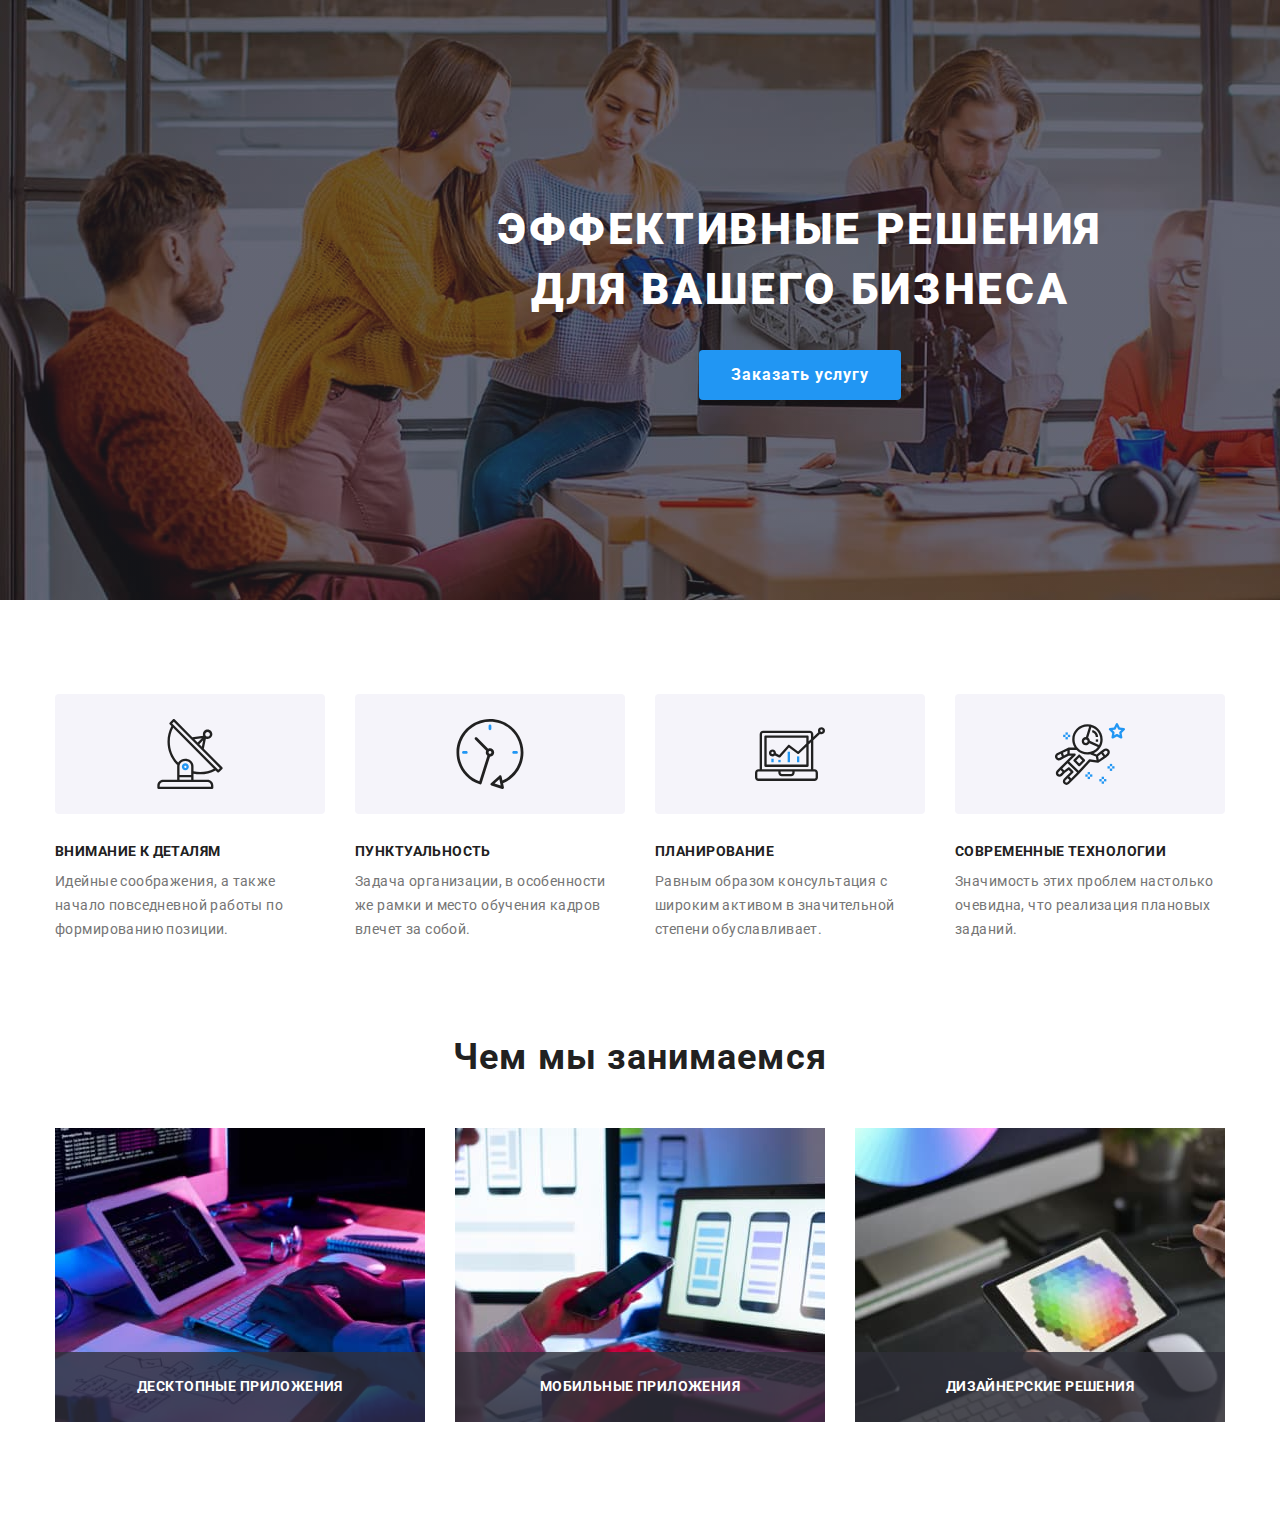
==== index.html @ c227b238 "Добавляет адаптивную верстку к герою" ====
<!DOCTYPE html>
<html lang="ru">
  <head>
    <meta charset="UTF-8" />
    <meta name="viewport" content="width=device-width, initial-scale=1.0" />
    <meta http-equiv="X-UA-Compatible" content="IE=edge" />
    <meta name="description" content="Создание и продвижение сайтов" />
    <title>WebStudio</title>
    <link rel="preconnect" href="https://fonts.gstatic.com" />
    <link
      href="https://fonts.googleapis.com/css2?family=Raleway:wght@700&family=Roboto:wght@400;500;700;900&display=swap"
      rel="stylesheet"
    />
    <link
      rel="stylesheet"
      href="https://cdnjs.cloudflare.com/ajax/libs/modern-normalize/1.0.0/modern-normalize.min.css"
    />
    <link rel="stylesheet" href="./css/mein.min.css" />
  </head>

  <body>
    <!-- Шапка страницы -->
    <!-- <header class="header"> -->
    <!-- Навигация -->
    <!-- <div class="container header__container">
        <nav class="main-nav">
          <a class="logo logo__header" href="./index.html">
            Web<span class="logo--dark">Studio</span></a
          >
          <ul class="pagination list">
            <li class="pagination__item">
              <a
                class="pagination__link link--fixed-size current"
                href="./index.html"
                >Студия</a
              >
            </li>

            <li class="pagination__item">
              <a
                class="pagination__link link--fixed-size"
                href="./portfolio.html"
                >Портфолио</a
              >
            </li>

            <li class="pagination__item">
              <a class="pagination__link link--fixed-size" href="/Контакты"
                >Контакты</a
              >
            </li>
          </ul>
        </nav> -->
    <!-- Для связи -->
    <!-- <ul class="contacts list">
          <li class="contacts__item">
            <a
              class="contacts__link link--fixed-size"
              href="mailto:info@devstudio.com"
            >
              <svg class="contacts__icon" width="16" height="12">
                <use href="./images/background/icons.svg#icon-envelope"></use>
              </svg>
              info@devstudio.com</a
            >
          </li>
          <li class="contacts__item">
            <a class="contacts__link link--fixed-size" href="tel:+380961111111">
              <svg class="contacts__icon" width="10" height="16">
                <use href="./images/background/icons.svg#icon-smartphone"></use>
              </svg>
              +38 096 111 11 11</a
            >
          </li>
        </ul>
      </div>
    </header> -->
    <!-- Контент страницы -->
    <main>
      <!-- Герой -->
      <section class="hero">
        <div class="hero__content">
          <h1 class="hero__title">Эффективные решения для вашего бизнеса</h1>
          <button class="hero__button" type="button" data-modal-open>
            Заказать услугу
          </button>
        </div>
      </section>

      <!-- Наши приемущества -->
      <section class="advantages">
        <div class="container">
          <h2 class="visually-hidden">Наши приемущества</h2>
          <ul class="advantages__content list">
            <li class="advantages__item">
              <div class="advantages__box-icon">
                <svg class="advantages__icon">
                  <use
                    href="./images/background/icons.svg#icon-antenna-1"
                  ></use>
                </svg>
              </div>
              <h3 class="advantages__subtitle">Внимание к деталям</h3>
              <p class="advantages__text">
                Идейные соображения, а также начало повседневной работы по
                формированию позиции.
              </p>
            </li>

            <li class="advantages__item">
              <div class="advantages__box-icon">
                <svg class="advantages__icon">
                  <use href="./images/background/icons.svg#icon-clock-1"></use>
                </svg>
              </div>
              <h3 class="advantages__subtitle">Пунктуальность</h3>
              <p class="advantages__text">
                Задача организации, в особенности же рамки и место обучения
                кадров влечет за собой.
              </p>
            </li>

            <li class="advantages__item">
              <div class="advantages__box-icon">
                <svg class="advantages__icon">
                  <use
                    href="./images/background/icons.svg#icon-diagram-1"
                  ></use>
                </svg>
              </div>
              <h3 class="advantages__subtitle">Планирование</h3>
              <p class="advantages__text">
                Равным образом консультация с широким активом в значительной
                степени обуславливает.
              </p>
            </li>

            <li class="advantages__item">
              <div class="advantages__box-icon">
                <svg class="advantages__icon">
                  <use
                    href="./images/background/icons.svg#icon-astronaut-1"
                  ></use>
                </svg>
              </div>
              <h3 class="advantages__subtitle">Современные технологии</h3>
              <p class="advantages__text">
                Значимость этих проблем настолько очевидна, что реализация
                плановых заданий.
              </p>
            </li>
          </ul>
        </div>
      </section>
      <!-- Чем мы занимаемся -->
      <section class="development">
        <div class="container">
          <h2 class="title">Чем мы занимаемся</h2>
          <ul class="development__content list">
            <li class="development__item">
              <img
                src="./images/foto1.jpg"
                width="370"
                height="294"
                alt="Создание сайта"
              />
              <p class="development__text">Десктопные приложения</p>
            </li>

            <li class="development__item">
              <img
                src="./images/foto2.jpg"
                width="370"
                height="294"
                alt="Создание приложения"
              />
              <p class="development__text">Мобильные приложения</p>
            </li>

            <li class="development__item">
              <img
                src="./images/foto3.jpg"
                width="370"
                height="294"
                alt="Создание макета"
              />
              <p class="development__text">Дизайнерские решения</p>
            </li>
          </ul>
        </div>
      </section>
      <!-- Наша команда -->
      <!-- <section class="team">
        <div class="container">
          <h2 class="title">Наша команда</h2>
          <ul class="team__cards list">
            <li class="team__item">
              <img
                src="./images/foto4.jpg"
                width="270"
                height="260"
                alt="Фото Игоря Демьяненко"
              />
              <div class="team__content">
                <h3 class="team__member">Игорь Демьяненко</h3>
                <p class="team__position" lang="en">Product Designer</p>
              </div>

              <ul class="social social--team list">
                <li class="social__item">
                  <a
                    class="social__link"
                    href="/"
                    rel="noreferrer noopener"
                    aria-label="instagram"
                  >
                    <svg class="social__icon">
                      <use
                        href="./images/background/icons.svg#icon-instagram-2"
                      ></use>
                    </svg>
                  </a>
                </li>

                <li class="social__item">
                  <a
                    class="social__link"
                    href="/"
                    rel="noreferrer noopener"
                    aria-label="twitter"
                  >
                    <svg class="social__icon">
                      <use
                        href="./images/background/icons.svg#icon-twitter-1"
                      ></use>
                    </svg>
                  </a>
                </li>

                <li class="social__item">
                  <a
                    class="social__link"
                    href="/"
                    rel="noreferrer noopener"
                    aria-label="facebook"
                  >
                    <svg class="social__icon">
                      <use
                        href="./images/background/icons.svg#icon-facebook-1"
                      ></use>
                    </svg>
                  </a>
                </li>

                <li class="social__item">
                  <a
                    class="social__link"
                    href="/"
                    rel="noreferrer noopener"
                    aria-label="linkedin"
                  >
                    <svg class="social__icon">
                      <use
                        href="./images/background/icons.svg#icon-linkedin-1"
                      ></use>
                    </svg>
                  </a>
                </li>
              </ul>
            </li>

            <li class="team__item">
              <img
                src="./images/foto5.jpg"
                width="270"
                height="260"
                alt="Фото Ольги Репиной"
              />
              <div class="team__content">
                <h3 class="team__member">Ольга Репина</h3>
                <p class="team__position" lang="en">Frontend Developer</p>
              </div>
              <ul class="social social--team list">
                <li class="social__item">
                  <a
                    class="social__link"
                    href="/"
                    rel="noreferrer noopener"
                    aria-label="instagram"
                  >
                    <svg class="social__icon">
                      <use
                        href="./images/background/icons.svg#icon-instagram-2"
                      ></use>
                    </svg>
                  </a>
                </li>

                <li class="social__item">
                  <a
                    class="social__link"
                    href="/"
                    rel="noreferrer noopener"
                    aria-label="twitter"
                  >
                    <svg class="social__icon">
                      <use
                        href="./images/background/icons.svg#icon-twitter-1"
                      ></use>
                    </svg>
                  </a>
                </li>

                <li class="social__item">
                  <a
                    class="social__link"
                    href="/"
                    rel="noreferrer noopener"
                    aria-label="facebook"
                  >
                    <svg class="social__icon">
                      <use
                        href="./images/background/icons.svg#icon-facebook-1"
                      ></use>
                    </svg>
                  </a>
                </li>

                <li class="social__item">
                  <a
                    class="social__link"
                    href="/"
                    rel="noreferrer noopener"
                    aria-label="linkedin"
                  >
                    <svg class="social__icon">
                      <use
                        href="./images/background/icons.svg#icon-linkedin-1"
                      ></use>
                    </svg>
                  </a>
                </li>
              </ul>
            </li>

            <li class="team__item">
              <img
                src="./images/foto6.jpg"
                width="270"
                height="260"
                alt="Фото Николая Тарасова"
              />
              <div class="team__content">
                <h3 class="team__member">Николай Тарасов</h3>
                <p class="team__position" lang="en">Marketing</p>
              </div>
              <ul class="social social--team list">
                <li class="social__item">
                  <a
                    class="social__link"
                    href="/"
                    rel="noreferrer noopener"
                    aria-label="instagram"
                  >
                    <svg class="social__icon">
                      <use
                        href="./images/background/icons.svg#icon-instagram-2"
                      ></use>
                    </svg>
                  </a>
                </li>

                <li class="social__item">
                  <a
                    class="social__link"
                    href="/"
                    rel="noreferrer noopener"
                    aria-label="twitter"
                  >
                    <svg class="social__icon">
                      <use
                        href="./images/background/icons.svg#icon-twitter-1"
                      ></use>
                    </svg>
                  </a>
                </li>

                <li class="social__item">
                  <a
                    class="social__link"
                    href="/"
                    rel="noreferrer noopener"
                    aria-label="facebook"
                  >
                    <svg class="social__icon">
                      <use
                        href="./images/background/icons.svg#icon-facebook-1"
                      ></use>
                    </svg>
                  </a>
                </li>

                <li class="social__item">
                  <a
                    class="social__link"
                    href="/"
                    rel="noreferrer noopener"
                    aria-label="linkedin"
                  >
                    <svg class="social__icon">
                      <use
                        href="./images/background/icons.svg#icon-linkedin-1"
                      ></use>
                    </svg>
                  </a>
                </li>
              </ul>
            </li>

            <li class="team__item">
              <img
                src="./images/foto7.jpg"
                width="270"
                height="260"
                alt="Фото Михаила Ермакова"
              />
              <div class="team__content">
                <h3 class="team__member">Михаил Ермаков</h3>
                <p class="team__position" lang="en">UI Designer</p>
              </div>
              <ul class="social social--team list">
                <li class="social__item">
                  <a
                    class="social__link"
                    href="/"
                    rel="noreferrer noopener"
                    aria-label="instagram"
                  >
                    <svg class="social__icon">
                      <use
                        href="./images/background/icons.svg#icon-instagram-2"
                      ></use>
                    </svg>
                  </a>
                </li>

                <li class="social__item">
                  <a
                    class="social__link"
                    href="/"
                    rel="noreferrer noopener"
                    aria-label="twitter"
                  >
                    <svg class="social__icon">
                      <use
                        href="./images/background/icons.svg#icon-twitter-1"
                      ></use>
                    </svg>
                  </a>
                </li>

                <li class="social__item">
                  <a
                    class="social__link"
                    href="/"
                    rel="noreferrer noopener"
                    aria-label="facebook"
                  >
                    <svg class="social__icon">
                      <use
                        href="./images/background/icons.svg#icon-facebook-1"
                      ></use>
                    </svg>
                  </a>
                </li>

                <li class="social__item">
                  <a
                    class="social__link"
                    href="/"
                    rel="noreferrer noopener"
                    aria-label="linkedin"
                  >
                    <svg class="social__icon">
                      <use
                        href="./images/background/icons.svg#icon-linkedin-1"
                      ></use>
                    </svg>
                  </a>
                </li>
              </ul>
            </li>
          </ul>
        </div>
      </section> -->
      <!-- Постоянные клиенты -->
      <!-- <section class="clients">
        <div class="container">
          <h2 class="title">Постоянные клиенты</h2>
          <ul class="clients__content list">
            <li class="clients__item">
              <a class="clients__link" href="/" rel="noreferrer noopener">
                <svg class="clients__icon" width="44" height="49">
                  <use href="./images/background/icons.svg#icon-logo-1"></use>
                </svg>
              </a>
            </li>
            <li class="clients__item">
              <a class="clients__link" href="/" rel="noreferrer noopener">
                <svg class="clients__icon" width="40" height="52">
                  <use href="./images/background/icons.svg#icon-logo-2"></use>
                </svg>
              </a>
            </li>
            <li class="clients__item">
              <a class="clients__link" href="/" rel="noreferrer noopener">
                <svg class="clients__icon" width="41" height="43">
                  <use href="./images/background/icons.svg#icon-logo-3"></use>
                </svg>
              </a>
            </li>
            <li class="clients__item">
              <a class="clients__link" href="/" rel="noreferrer noopener">
                <svg class="clients__icon" width="80 " height="42">
                  <use href="./images/background/icons.svg#icon-logo-4"></use>
                </svg>
              </a>
            </li>
            <li class="clients__item">
              <a class="clients__link" href="/" rel="noreferrer noopener">
                <svg class="clients__icon" width="59" height="47">
                  <use href="./images/background/icons.svg#icon-logo-5"></use>
                </svg>
              </a>
            </li>
            <li class="clients__item">
              <a class="clients__link" href="/" rel="noreferrer noopener">
                <svg class="clients__icon" width="88" height="45">
                  <use href="./images/background/icons.svg#icon-logo-6"></use>
                </svg>
              </a>
            </li>
          </ul>
        </div>
      </section> -->
    </main>
    <!-- Подвал страницы -->
    <!-- <footer class="footer">
      <div class="container">
        <div class="footer__container">
          <section class="footer__section">
            <h2 class="visually-hidden">Адрес</h2>
            <a class="logo logo-footer" href="./index.html"
              >Web<span class="logo--light">Studio</span></a
            >
            <address>
              <p class="address__text address__list">
                г. Киев, пр-т Леси Украинки, 26
              </p>
              <a
                class="address__item address__list"
                href="mailto:info@devstudio.com"
                >info@devstudio.com</a
              >
              <a class="address__item address__list" href="tel:+380961111111"
                >+38 096 111 11 11</a
              >
            </address>
          </section>

          <section class="footer__section">
            <h2 class="footer__title">присоединяйтесь</h2>
            <ul class="social footer__social list">
              <li class="footer__item">
                <a
                  class="social__link footer__link"
                  href="/"
                  rel="noreferrer noopener"
                  aria-label="instagram"
                >
                  <svg class="social__icon footer__icon">
                    <use
                      href="./images/background/icons.svg#icon-instagram-2"
                    ></use>
                  </svg>
                </a>
              </li>

              <li class="footer__item">
                <a
                  class="social__link footer__link"
                  href="/"
                  rel="noreferrer noopener"
                  aria-label="twitter"
                >
                  <svg class="social__icon footer__icon">
                    <use
                      href="./images/background/icons.svg#icon-twitter-1"
                    ></use>
                  </svg>
                </a>
              </li>

              <li class="footer__item">
                <a
                  class="social__link footer__link"
                  href="/"
                  rel="noreferrer noopener"
                  aria-label="facebook"
                >
                  <svg class="social__icon footer__icon">
                    <use
                      href="./images/background/icons.svg#icon-facebook-1"
                    ></use>
                  </svg>
                </a>
              </li>

              <li class="footer__item">
                <a
                  class="social__link footer__link"
                  href="/"
                  rel="noreferrer noopener"
                  aria-label="linkedin"
                >
                  <svg class="social__icon footer__icon">
                    <use
                      href="./images/background/icons.svg#icon-linkedin-1"
                    ></use>
                  </svg>
                </a>
              </li>
            </ul>
          </section>

          <section class="mailing">
            <h2 class="footer__title">Подпишитесь на рассылку</h2>
            <form class="mailing-form">
              <input
                type="email"
                class="mailing-form__field"
                name="email"
                placeholder="E-mail"
              />
              <button class="mailing-form__btn" type="submit">
                <span>Подписаться</span>
                <svg class="mailing-form__icon">
                  <use
                    href="./images/background/icons.svg#icon-icon-send"
                  ></use>
                </svg>
              </button>
            </form>
          </section>
        </div>
      </div>
    </footer> -->
    <!-- Модальное окно - ЗАКАЗАТЬ УСЛУГУ -->
    <!-- <div class="backdrop is-hidden" data-modal>
      <div class="modal">
        <button class="modal__btn-close" data-modal-close>
          <svg class="modal__icon">
            <use
              href="./images/background/icons.svg#icon-close-black-18dp-2-1"
            ></use>
          </svg>
        </button>
        <h2 class="modal__title">Оставьте свои данные, мы вам перезвоним</h2>
        <form>
          <label class="form__label">
            <span class="form__text">Имя</span>
            <span class="form__container">
              <input class="form__field" type="text" name="username" />
              <svg class="form__icon">
                <use
                  href="./images/background/icons.svg#icon-person-black-18dp-1"
                ></use>
              </svg>
            </span>
          </label>
          <label class="form__label">
            <span class="form__text">Телефон</span>
            <span class="form__container">
              <input class="form__field" type="tel" name="phone-number" />
              <svg class="form__icon">
                <use
                  href="./images/background/icons.svg#icon-phone-black-18dp-1"
                ></use>
              </svg>
            </span>
          </label>
          <label class="form__label">
            <span class="form__text">Почта</span>
            <span class="form__container">
              <input class="form__field" type="email" name="email" />
              <svg class="form__icon">
                <use
                  href="./images/background/icons.svg#icon-email-black-18dp-1"
                ></use>
              </svg>
            </span>
          </label>
          <label class="form__feedback">
            <span class="form__text">Комментарий</span>
            <textarea
              class="form__textarea"
              name="feedback"
              placeholder="Введите текст"
            ></textarea>
          </label>
          <label class="form__checkbox">
            <input
              class="form__agreement visually-hidden"
              type="checkbox"
              name="agreement"
            />
            <svg class="form__square">
              <use href="./images/background/icons.svg#icon-Vector"></use>
            </svg>
            Соглашаюсь с рассылкой и принимаю
            <a class="form__link" href="./"> Условия договора</a>
          </label>
          <button class="form__btn" type="submit">Отправить</button>
        </form>
      </div>
    </div> -->
    <script src="./js/modal.js"></script>
  </body>
</html>
---- css/mein.min.css ----
:root{--color-white: #ffffff;--color-dark: #2f303a;--color-accent: #2196f3;--background-color-elements: #f5f4fa;--color-text-major: #212121;--color-text-main: #757575;--color-icon: #afb1b8;--color-footer-form: rgba(255, 255, 255, 0.6);--background-color-work: rgba(47, 48, 58, 0.8);--background-color-gallery: rgba(33, 150, 243, 0.9);--background-color-modal: rgba(0, 0, 0, 0.2)}body{background-color:#ffffff;color:#757575;font-family:Roboto, sans-serif;font-weight:400;font-size:16px}.visually-hidden{position:absolute !important;clip:rect(1px 1px 1px 1px);clip:rect(1px, 1px, 1px, 1px);padding:0 !important;border:0 !important;height:1px !important;width:1px !important;overflow:hidden;margin-bottom:0}.list{list-style:none;margin:0;padding:0}button{font-family:inherit;cursor:pointer}h1,h2,h3,h4,p{margin-top:0}img{display:block;max-width:100%;height:auto}.container{width:100%;margin-left:auto;margin-right:auto;padding:0 15px}@media screen and (min-width: 480px){.container{width:480px}}@media screen and (min-width: 768px){.container{width:768px}}@media screen and (min-width: 1200px){.container{width:1200px}}.logo{color:var(--color-accent);font-family:Raleway, sans-serif;font-weight:700;font-size:26px;line-height:1.19;letter-spacing:0.03em;text-decoration:none}.title{color:var(--color-text-major);font-weight:700;font-size:36px;line-height:1.17;text-align:center;letter-spacing:0.03em;margin-bottom:50px}.pagination{display:flex;align-items:center}.pagination__link.current{color:var(--color-accent)}.pagination__item{position:relative}.pagination__item:not(:last-child){margin-right:50px}.pagination__link{display:inline-block;padding-top:32px;padding-bottom:32px;color:var(--color-text-major);text-decoration:none;transition:color 250ms cubic-bezier(0.4, 0, 0.2, 1)}.pagination__link:hover,.pagination__link:focus{color:var(--color-accent)}.contacts{display:flex;align-items:center}.contacts__link{display:flex;align-items:center;padding-top:32px;padding-bottom:32px;color:var(--color-text-main);text-decoration:none;transition:color 250ms cubic-bezier(0.4, 0, 0.2, 1)}.contacts__link:hover,.contacts__link:focus{color:var(--color-accent)}.contacts__icon{margin-right:10px;fill:currentColor;transition:color 250ms cubic-bezier(0.4, 0, 0.2, 1)}.contacts__link:hover .contacts__icon,.contacts__link:focus .contacts__icon{color:var(--color-accent)}.contacts__item:not(:last-child){margin-right:50px}.social__item{margin-left:10px;margin-top:10px;flex-basis:calc(100% / 4 - 10px)}.social__link{display:flex;justify-content:center;align-items:center;width:44px;height:44px;border-radius:50%;transition:background-color 250ms cubic-bezier(0.4, 0, 0.2, 1)}.social__link:hover,.social__link:focus{background-color:var(--color-accent)}.social__icon{fill:var(--color-icon);width:20px;height:20px;transition:fill 250ms cubic-bezier(0.4, 0, 0.2, 1)}.social__link:hover .social__icon,.social__link:focus .social__icon{fill:var(--color-white)}.address__text{color:var(--color-white);margin-bottom:9px}.address__item{color:rgba(255,255,255,0.6);transition:color 250ms cubic-bezier(0.4, 0, 0.2, 1);text-decoration:none;display:block}.address__item:hover,.address__item:focus{color:var(--color-accent)}.address__item:not(:last-child){margin-bottom:9px}.address__list{font-style:normal;font-size:14px;line-height:1.71;letter-spacing:0.03em}.mailing{flex-basis:calc(100% / 2 - 30px);margin-left:30px}.mailing-form{display:flex}.mailing-form__field{margin-right:10px;padding:15px 16px 15px 16px;min-width:358px;border:1px solid rgba(255,255,255,0.3);border-radius:4px;background-color:transparent;line-height:1.25;letter-spacing:0.03em;color:var(--color-footer-form);transition:border-color 250ms cubic-bezier(0.4, 0, 0.2, 1)}.mailing-form__field:focus,.mailing-form__field:hover{border-color:var(--color-accent)}.mailing-form__field::placeholder{line-height:1.25;letter-spacing:0.03em;color:var(--color-footer-form)}.mailing-form__btn{display:flex;align-items:center;padding:10px 29px 10px 28px;min-width:200px;line-height:1.88;font-weight:700;letter-spacing:0.06em;color:var(--color-white);background-color:var(--color-accent);box-shadow:0px 4px 4px rgba(0,0,0,0.15);border-radius:4px;border:none;transition:color 250ms cubic-bezier(0.4, 0, 0.2, 1),background-color 250ms cubic-bezier(0.4, 0, 0.2, 1)}.mailing-form__btn:hover,.mailing-form__btn:focus{color:var(--color-accent);background-color:var(--color-white)}.mailing-form__icon{width:24px;height:24px;margin-left:10px;fill:var(--color-white);transition:fill 250ms cubic-bezier(0.4, 0, 0.2, 1)}.mailing-form__btn:hover .mailing-form__icon,.mailing-form__btn:focus .mailing-form__icon{fill:var(--color-accent)}.navigation{margin-bottom:50px;display:flex;justify-content:center}.navigation__item:not(:last-child){margin-right:8px}.navigation__button{background-color:var(--background-color-elements);color:var(--color-text-major);font-weight:500;line-height:1.62;text-align:center;letter-spacing:0.03em;border-radius:4px;padding:6px 22px;border:none;text-align:center;transition:background-color 250ms cubic-bezier(0.4, 0, 0.2, 1),color 250ms cubic-bezier(0.4, 0, 0.2, 1),box-shadow 250ms cubic-bezier(0.4, 0, 0.2, 1)}.navigation__button:hover,.navigation__button:focus{background-color:var(--color-accent);color:var(--color-white);box-shadow:0px 3px 1px rgba(0,0,0,0.1),0px 1px 2px rgba(0,0,0,0.08),0px 2px 2px rgba(0,0,0,0.12)}.gallery{display:flex;flex-wrap:wrap;margin-left:-30px;margin-top:-30px}.gallery__item{flex-basis:calc(100% / 3 - 30px);margin-left:30px;margin-top:30px;transition:box-shadow 250ms cubic-bezier(0.4, 0, 0.2, 1);overflow:hidden}.gallery__item:focus,.gallery__item:hover{box-shadow:0px 1px 1px rgba(0,0,0,0.12),0px 4px 4px rgba(0,0,0,0.06),1px 4px 6px rgba(0,0,0,0.16)}.gallery__link{text-decoration:none;color:inherit}.gallery__animation{position:relative}.gallery__text{position:absolute;top:138%;left:0;height:100%;width:100%;padding:63px 24px;margin-bottom:0;font-size:18px;line-height:1.56;letter-spacing:0.03em;color:var(--color-white);background-color:var(--background-color-gallery);transition:top 250ms cubic-bezier(0.4, 0, 0.2, 1)}.gallery__item:hover .gallery__text,.gallery__item:focus .gallery__text{top:0}.gallery__container{padding:20px 24px;border-left:1px solid #eeeeee;border-right:1px solid #eeeeee;border-bottom:1px solid #eeeeee}.gallery__title{color:var(--color-text-major);font-weight:700;font-size:18px;line-height:2;letter-spacing:0.06em;margin-bottom:4px}.gallery__name{line-height:1.87;letter-spacing:0.03em;margin-bottom:0}.form__container{position:relative;display:block}.form__text{display:block;margin-bottom:4px;font-size:12px;line-height:1.17;letter-spacing:0.01em}.form__label{display:block;margin-bottom:10px}.form__field{padding:11px 12px 11px 42px;width:100%;border:1px solid rgba(33,33,33,0.2);border-radius:4px;font-size:14px;line-height:1.14;letter-spacing:0.01em;transition:border-color 250ms cubic-bezier(0.4, 0, 0.2, 1)}.form__label:hover .form__field,.form__label:focus .form__field{border-color:var(--color-accent)}.form__icon{position:absolute;top:50%;left:12px;transform:translateY(-50%);width:18px;height:18px;fill:var(--color-text-major);transition:fill 250ms cubic-bezier(0.4, 0, 0.2, 1)}.form__label:hover .form__icon,.form__label:focus .form__icon{fill:var(--color-accent)}.form__feedback{font-size:14px;line-height:1.14;letter-spacing:0.01em;color:inherit}.form__textarea{width:100%;resize:none;margin-bottom:20px;padding:12px 16px;height:120px;border:1px solid rgba(33,33,33,0.2);border-radius:4px;transition:border-color 250ms cubic-bezier(0.4, 0, 0.2, 1)}.form__textarea:hover,.form__textarea:focus{border-color:var(--color-accent)}.form__textarea::placeholder{font-size:14px;line-height:1.14;letter-spacing:0.01em;color:rgba(117,117,117,0.5)}.form__checkbox{position:relative;padding-left:24px;font-size:14px;line-height:1.71px;letter-spacing:0.03em}.form__square{position:absolute;top:50%;left:0;transform:translateY(-50%);width:16px;height:15px;border:2px solid var(--color-text-major);border-radius:1px;border-radius:2px;background-color:transparent}.form__link{color:var(--color-accent)}.form__agreement:checked+.form__square{border-color:var(--color-accent);background-color:var(--color-accent);background-image:url(../images/background/Vector.svg);background-size:contain;background-origin:border-box}.form__btn{display:block;margin-top:30px;margin-left:auto;margin-right:auto;padding:10px 56px;box-shadow:0px 4px 4px rgba(0,0,0,0.15);border-radius:4px;border:none;line-height:1.87;letter-spacing:0.06em;color:var(--color-white);background-color:var(--color-accent);transition:background-color 250ms cubic-bezier(0.4, 0, 0.2, 1),color 250ms cubic-bezier(0.4, 0, 0.2, 1)}.form__btn:hover,.form__btn:focus{background-color:var(--background-color-elements);color:var(--color-accent)}.backdrop{position:fixed;top:0;left:0;width:100%;height:100%;opacity:1;background-color:var(--background-color-modal);transition:opacity 5000ms cubic-bezier(0.4, 0, 0.2, 1)}.backdrop.is-hidden{opacity:0;visibility:hidden;pointer-events:none}.is-hidden .modal{transform:translate(0, -100%) scale(0.2)}.modal{position:absolute;top:50%;left:50%;transform:translate(-50%, -50%) scale(1);padding:40px;min-height:581px;width:528px;border-radius:4px;box-shadow:0px 1px 3px rgba(0,0,0,0.12),0px 1px 1px rgba(0,0,0,0.14),0px 2px 1px rgba(0,0,0,0.2);background-color:var(--color-white);transition:transform 250ms ease-in-out}.modal__btn-close{position:absolute;top:8px;right:8px;width:30px;height:30px;padding:5px;border:1px solid rgba(0,0,0,0.1);border-radius:50%;background-color:var(--color-white)}.modal__icon{width:18px;height:18px;transition:fill 250ms cubic-bezier(0.4, 0, 0.2, 1)}.modal__btn-close:hover .modal__icon,.modal__btn-close:focus .modal__icon{fill:var(--color-accent)}.modal__title{font-weight:bold;font-size:20px;line-height:1.15;text-align:center;letter-spacing:0.03em;color:var(--color-text-major)}.header{border-bottom:1px solid #ececec}.header__container{display:flex;align-items:center;justify-content:flex-end}.main-nav{display:flex;align-items:center;margin-bottom:0;margin-right:auto}.logo__header{margin-right:93px}.logo--dark{color:#000000}.current::after{content:"";display:inline-block;position:absolute;left:0;bottom:0;width:100%;height:4px;border-radius:2px;background-color:var(--color-accent)}.link--fixed-size{font-weight:500;font-size:14px;line-height:1.14;letter-spacing:0.02em}.hero{width:480px;height:400px;margin-left:auto;margin-right:auto;padding-top:118px;padding-bottom:118px;background-size:480px 400px;background-repeat:no-repeat;background-position:center;background-color:var(--color-dark);background-image:linear-gradient(rgba(47,48,58,0.4), rgba(47,48,58,0.4)),url(../images/background/Header480x400.jpg)}@media (min-device-pixel-ratio: 2), (-webkit-min-device-pixel-ratio: 2), (min-resolution: 192dpi), (min-resolution: 2dppx){.hero{background-image:linear-gradient(rgba(47,48,58,0.4), rgba(47,48,58,0.4)),url(../images/background/Header480x400-2x.jpg)}}@media screen and (min-width: 768px){.hero{width:768px;height:400px;background-size:768px 400px;background-image:linear-gradient(rgba(47,48,58,0.4), rgba(47,48,58,0.4)),url(../images/background/Header768x400.jpg)}}@media screen and (min-width: 768px) and (min-device-pixel-ratio: 2), screen and (min-width: 768px) and (-webkit-min-device-pixel-ratio: 2), screen and (min-width: 768px) and (min-resolution: 192dpi), screen and (min-width: 768px) and (min-resolution: 2dppx){.hero{background-image:linear-gradient(rgba(47,48,58,0.4), rgba(47,48,58,0.4)),url(../images/background/Header768x400-2x.jpg)}}@media screen and (min-width: 1200px){.hero{padding-top:200px;padding-bottom:200px;width:1600px;min-height:600px;background-size:1600px 600px;background-position:center;background-image:linear-gradient(rgba(47,48,58,0.4), rgba(47,48,58,0.4)),url(../images/background/Header1600x600.jpg)}}@media screen and (min-width: 1200px) and (min-device-pixel-ratio: 2), screen and (min-width: 1200px) and (-webkit-min-device-pixel-ratio: 2), screen and (min-width: 1200px) and (min-resolution: 192dpi), screen and (min-width: 1200px) and (min-resolution: 2dppx){.hero{background-image:linear-gradient(rgba(47,48,58,0.4), rgba(47,48,58,0.4)),url(../images/background/Header1600x600-2x.jpg)}}.hero__content{width:calc(100% / 4 * 3);margin:0 auto;text-align:center}@media screen and (min-width: 767px){.hero__content{width:calc(100% / 6 * 3)}}@media screen and (min-width: 1200px){.hero__content{width:calc(100% / 12 * 5)}}.hero__title{color:var(--color-white);font-weight:900;font-size:26px;line-height:1.62;text-align:center;letter-spacing:0.06em;text-transform:uppercase;margin-bottom:30px}@media screen and (min-width: 1200px){.hero__title{font-size:44px;line-height:1.36}}.hero__button{font-weight:700;line-height:1.88;align-items:center;letter-spacing:0.06em;color:var(--color-white);background-color:var(--color-accent);transition:color 250ms cubic-bezier(0.4, 0, 0.2, 1),background-color 250ms cubic-bezier(0.4, 0, 0.2, 1),box-shadow 250ms cubic-bezier(0.4, 0, 0.2, 1);border:none;box-shadow:0px 4px 4px rgba(0,0,0,0.15);border-radius:4px;padding:10px 32px;text-align:center;min-width:200px}.hero__button:hover,.hero__button:focus{color:var(--color-accent);background-color:var(--color-white);box-shadow:0px 4px 4px rgba(0,0,0,0.15)}.advantages{padding:60px 0}@media screen and (min-width: 1200px){.advantages{padding:94px 0}}.advantages__content{display:flex;flex-wrap:wrap;margin-left:-30px;margin-top:-30px}.advantages__item{flex-basis:calc(100% - 30px);margin-left:30px;margin-top:30px}@media screen and (min-width: 767px){.advantages__item{flex-basis:calc(100% / 2 - 30px)}}@media screen and (min-width: 1200px){.advantages__item{flex-basis:calc(100% / 4 - 30px)}}.advantages__box-icon{display:flex;justify-content:center;align-items:center;width:450px;height:120px;margin-bottom:30px;border-radius:4px;background-color:var(--background-color-elements)}@media screen and (min-width: 767px){.advantages__box-icon{width:354px}}@media screen and (min-width: 1200px){.advantages__box-icon{width:270px}}.advantages__icon{display:block;width:70px;height:70px}.advantages__subtitle{color:var(--color-text-major);font-weight:700;font-size:14px;line-height:1.14;letter-spacing:0.03em;text-transform:uppercase;text-align:center;margin-bottom:10px}@media screen and (min-width: 767px){.advantages__subtitle{text-align:left}}.advantages__text{font-size:14px;line-height:1.71;letter-spacing:0.03em;margin-bottom:0}.development{display:none;padding-bottom:94px}@media screen and (min-width: 1200px){.development{display:block}}.development__content{display:flex;flex-wrap:wrap;margin-left:-30px;margin-top:-30px}.development__item{position:relative;flex-basis:calc(100% / 3 - 30px);margin-left:30px;margin-top:30px}.development__text{position:absolute;bottom:0;right:0;width:100%;padding:27px 0 27px 0;margin-bottom:0;text-align:center;background-color:var(--background-color-work);color:var(--color-white);font-weight:700;font-size:14px;line-height:1.14;letter-spacing:0.03em;text-transform:uppercase}.team{background-color:var(--background-color-elements);padding:94px 0}.team__cards{display:flex;flex-wrap:wrap;margin-left:-30px;margin-top:-30px}.team__item{margin-left:30px;margin-top:30px;flex-basis:calc(100% / 4 - 30px);background-color:var(--color-white);box-shadow:0px 1px 3px rgba(0,0,0,0.12),0px 1px 1px rgba(0,0,0,0.14),0px 2px 1px rgba(0,0,0,0.2);border-radius:0px 0px 4px 4px}.team__content{padding-top:30px}.team__member{color:var(--color-text-major);font-weight:500;line-height:1.19;text-align:center;letter-spacing:0.03em;margin-bottom:10px}.team__position{line-height:1.19;text-align:center;letter-spacing:0.03em;margin-bottom:0}.social--team{display:flex;margin-left:-10px;margin-top:-10px;padding:16px 32px 30px 32px}.clients{padding:94px 0 94px 0}.clients__content{display:flex;margin-left:-30px;margin-top:-30px}.clients__item{margin-left:30px;margin-top:30px;flex-basis:calc(100% / 6 - 30px)}.clients__link{display:flex;justify-content:center;align-items:center;width:170px;height:90px;transition:border-color 250ms cubic-bezier(0.4, 0, 0.2, 1);border:1px solid var(--color-icon);border-radius:4px}.clients__link:hover,.clients__link:focus{border-color:var(--color-accent)}.clients__icon{fill:var(--color-icon);transition:fill 250ms cubic-bezier(0.4, 0, 0.2, 1)}.clients__link:hover .clients__icon,.clients__link:focus .clients__icon{fill:var(--color-accent)}.footer{background-color:var(--color-dark);padding-top:60px;padding-bottom:60px;border-top:1px solid #000000}.footer__container{display:flex;margin-left:-30px;margin-top:-30px;align-items:baseline}.footer__section{margin-left:30px;margin-top:30px;flex-basis:calc(100% / 4 - 30px)}.logo-footer{display:block;margin:0 0 20px 0}.logo--light{color:var(--color-white)}.footer__title{font-size:14px;line-height:1.14;letter-spacing:0.03em;text-transform:uppercase;color:var(--color-white);margin-bottom:20px}.footer__social{display:flex;padding:0}.footer__item:not(:last-child){margin-right:10px}.footer__link{background-color:rgba(255,255,255,0.1);transition:background-color 250ms cubic-bezier(0.4, 0, 0.2, 1)}.footer__link:focus,.footer__link:hover{background-color:var(--color-accent)}.footer__icon{fill:var(--color-white)}.portfolio{padding:94px 0}
/*# sourceMappingURL=mein.min.css.map */
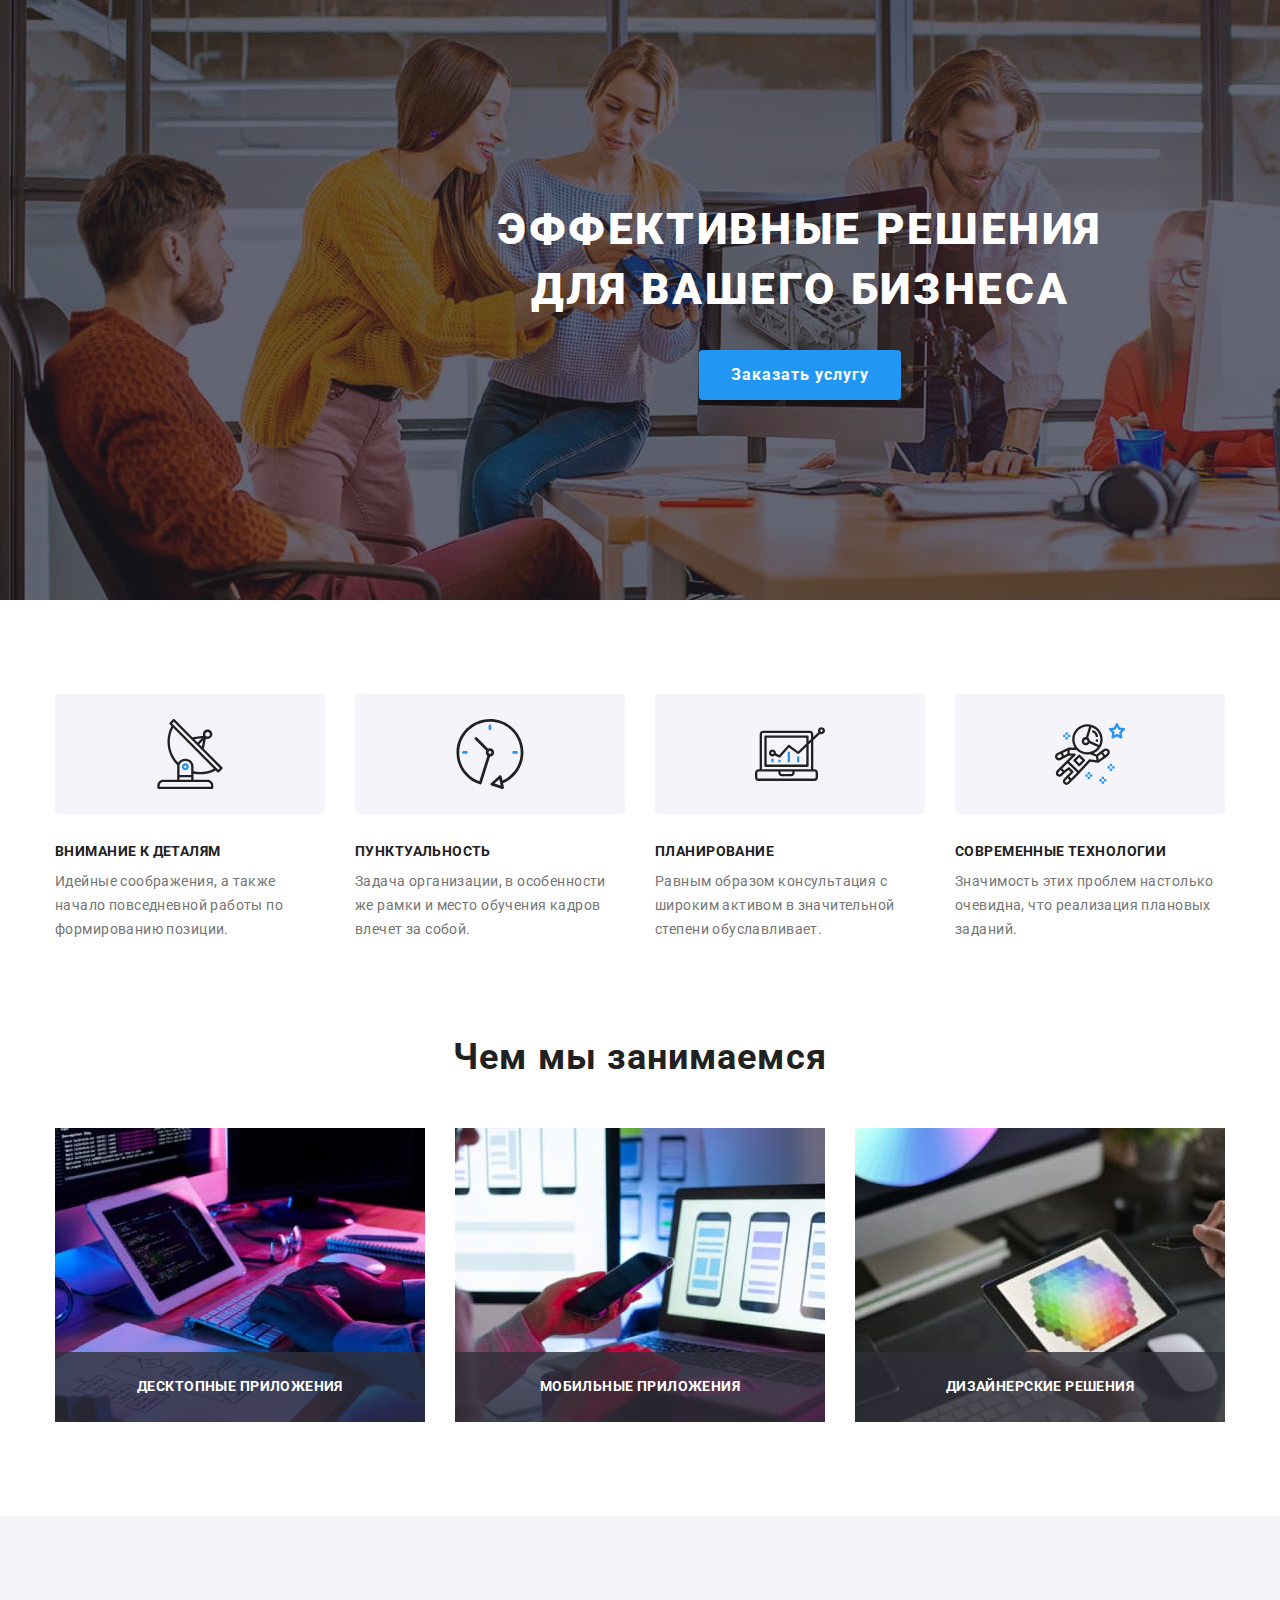
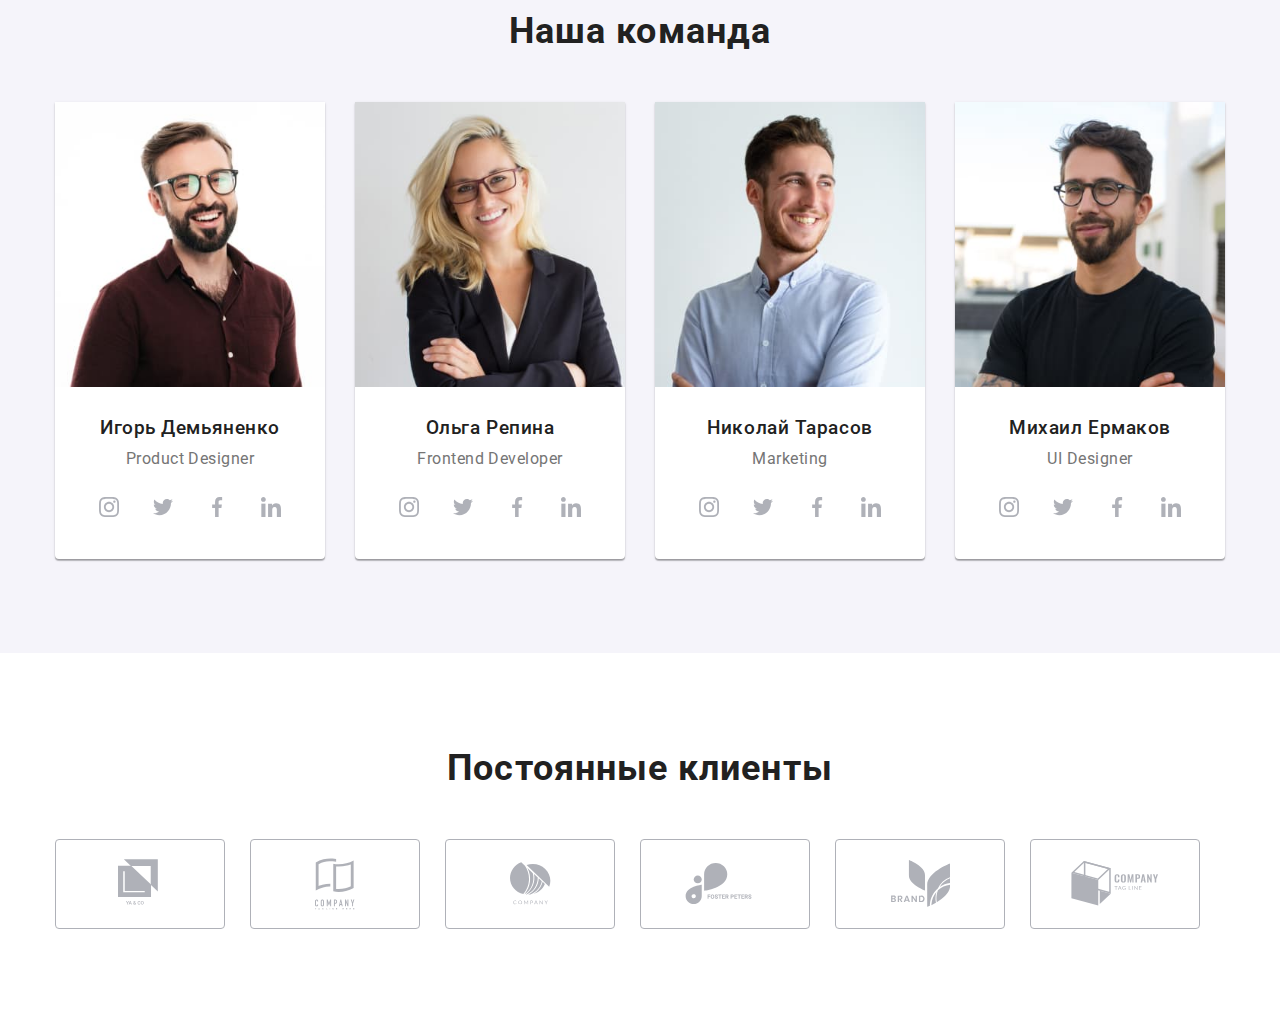
==== commit c9f969b4: "Добавляет  разметку для адаптивного сайта" ====
--- a/index.html
+++ b/index.html
@@ -190,17 +190,37 @@
         </div>
       </section>
       <!-- Наша команда -->
-      <!-- <section class="team">
+      <section class="team">
         <div class="container">
           <h2 class="title">Наша команда</h2>
           <ul class="team__cards list">
             <li class="team__item">
-              <img
-                src="./images/foto4.jpg"
-                width="270"
-                height="260"
-                alt="Фото Игоря Демьяненко"
-              />
+              <picture>
+                <source
+                  srcset="
+                    ./images/team/mobile/Igor-mobile.jpg,
+                    ./images/team/mobile/Igor-mobile@2x.jpg
+                  "
+                  media="(max-width:767px)" />
+                <source
+                  srcset="
+                    ./images/team/tablet/Igor-tablet.jpg,
+                    ./images/team/tablet/Igor-tablet@2x.jpg
+                  "
+                  media="(min-width:768px)" />
+                <source
+                  srcset="
+                    ./images/team/desktop/Igor-desktop.jpg,
+                    ./images/team/desktop/Igor-desktop@2.jpg
+                  "
+                  media="(min-width:1200px)" />
+
+                <img
+                  src="./images/team/desktop/Igor-desktop.jpg"
+                  width="450"
+                  alt="Фото Игоря Демьяненко"
+              /></picture>
+
               <div class="team__content">
                 <h3 class="team__member">Игорь Демьяненко</h3>
                 <p class="team__position" lang="en">Product Designer</p>
@@ -270,12 +290,30 @@
             </li>
 
             <li class="team__item">
-              <img
-                src="./images/foto5.jpg"
-                width="270"
-                height="260"
-                alt="Фото Ольги Репиной"
-              />
+              <picture>
+                <source
+                  srcset="
+                    ./images/team/mobile/Olga-mobile.jpg,
+                    ./images/team/mobile/Olga-mobile@2x.jpg
+                  "
+                  media="(max-width:767px)" />
+                <source
+                  srcset="
+                    ./images/team/tablet/Olga-tablet.jpg,
+                    ./images/team/tablet/Olga-tablet@2x.jpg
+                  "
+                  media="(min-width:768px)" />
+                <source
+                  srcset="
+                    ./images/team/desktop/Olga-desktop.jpg,
+                    ./images/team/desktop/Olga-desktop@2.jpg
+                  "
+                  media="(min-width:1200px)" />
+                <img
+                  src="./images/team/desktop/Olga-desktop.jpg"
+                  width="450"
+                  alt="Фото Ольги Репиной"
+              /></picture>
               <div class="team__content">
                 <h3 class="team__member">Ольга Репина</h3>
                 <p class="team__position" lang="en">Frontend Developer</p>
@@ -344,12 +382,31 @@
             </li>
 
             <li class="team__item">
-              <img
-                src="./images/foto6.jpg"
-                width="270"
-                height="260"
-                alt="Фото Николая Тарасова"
-              />
+              <picture>
+                <source
+                  srcset="
+                    ./images/team/mobile/Nikolay-mobile.jpg,
+                    ./images/team/mobile/Nikolay-mobile@2x.jpg
+                  "
+                  media="(max-width:767px)" />
+                <source
+                  srcset="
+                    ./images/team/tablet/Nikolay-tablet.jpg,
+                    ./images/team/tablet/Nikolay-tablet@2x.jpg
+                  "
+                  media="(min-width:768px)" />
+                <source
+                  srcset="
+                    ./images/team/desktop/Nikolay-desktop.jpg,
+                    ./images/team/desktop/Nikolay-desktop@2.jpg
+                  "
+                  media="(min-width:1200px)" />
+                <img
+                  src="./images/team/desktop/Nikolay-desktop.jpg"
+                  width="450"
+                  alt="Фото Николая Тарасова"
+              /></picture>
+
               <div class="team__content">
                 <h3 class="team__member">Николай Тарасов</h3>
                 <p class="team__position" lang="en">Marketing</p>
@@ -418,10 +475,29 @@
             </li>
 
             <li class="team__item">
+              <picture>
+                <source
+                  srcset="
+                    ./images/team/mobile/Michail-mobile.jpg,
+                    ./images/team/mobile/Michail-mobile@2x.jpg
+                  "
+                  media="(max-width:767px)" />
+                <source
+                  srcset="
+                    ./images/team/tablet/Michail-tablet.jpg,
+                    ./images/team/tablet/Michail-tablet@2x.jpg
+                  "
+                  media="(min-width:768px)" />
+                <source
+                  srcset="
+                    ./images/team/desktop/Michail-desktop.jpg,
+                    ./images/team/desktop/Michail-desktop@2.jpg
+                  "
+                  media="(min-width:1200px)"
+              /></picture>
               <img
-                src="./images/foto7.jpg"
-                width="270"
-                height="260"
+                src="./images/team/tablet/Michail-tablet.jpg"
+                width="450"
                 alt="Фото Михаила Ермакова"
               />
               <div class="team__content">
@@ -492,9 +568,10 @@
             </li>
           </ul>
         </div>
-      </section> -->
+      </section>
+
       <!-- Постоянные клиенты -->
-      <!-- <section class="clients">
+      <section class="clients">
         <div class="container">
           <h2 class="title">Постоянные клиенты</h2>
           <ul class="clients__content list">
@@ -542,7 +619,7 @@
             </li>
           </ul>
         </div>
-      </section> -->
+      </section>
     </main>
     <!-- Подвал страницы -->
     <!-- <footer class="footer">
--- a/css/mein.min.css
+++ b/css/mein.min.css
@@ -1,2 +1,2 @@
-:root{--color-white: #ffffff;--color-dark: #2f303a;--color-accent: #2196f3;--background-color-elements: #f5f4fa;--color-text-major: #212121;--color-text-main: #757575;--color-icon: #afb1b8;--color-footer-form: rgba(255, 255, 255, 0.6);--background-color-work: rgba(47, 48, 58, 0.8);--background-color-gallery: rgba(33, 150, 243, 0.9);--background-color-modal: rgba(0, 0, 0, 0.2)}body{background-color:#ffffff;color:#757575;font-family:Roboto, sans-serif;font-weight:400;font-size:16px}.visually-hidden{position:absolute !important;clip:rect(1px 1px 1px 1px);clip:rect(1px, 1px, 1px, 1px);padding:0 !important;border:0 !important;height:1px !important;width:1px !important;overflow:hidden;margin-bottom:0}.list{list-style:none;margin:0;padding:0}button{font-family:inherit;cursor:pointer}h1,h2,h3,h4,p{margin-top:0}img{display:block;max-width:100%;height:auto}.container{width:100%;margin-left:auto;margin-right:auto;padding:0 15px}@media screen and (min-width: 480px){.container{width:480px}}@media screen and (min-width: 768px){.container{width:768px}}@media screen and (min-width: 1200px){.container{width:1200px}}.logo{color:var(--color-accent);font-family:Raleway, sans-serif;font-weight:700;font-size:26px;line-height:1.19;letter-spacing:0.03em;text-decoration:none}.title{color:var(--color-text-major);font-weight:700;font-size:36px;line-height:1.17;text-align:center;letter-spacing:0.03em;margin-bottom:50px}.pagination{display:flex;align-items:center}.pagination__link.current{color:var(--color-accent)}.pagination__item{position:relative}.pagination__item:not(:last-child){margin-right:50px}.pagination__link{display:inline-block;padding-top:32px;padding-bottom:32px;color:var(--color-text-major);text-decoration:none;transition:color 250ms cubic-bezier(0.4, 0, 0.2, 1)}.pagination__link:hover,.pagination__link:focus{color:var(--color-accent)}.contacts{display:flex;align-items:center}.contacts__link{display:flex;align-items:center;padding-top:32px;padding-bottom:32px;color:var(--color-text-main);text-decoration:none;transition:color 250ms cubic-bezier(0.4, 0, 0.2, 1)}.contacts__link:hover,.contacts__link:focus{color:var(--color-accent)}.contacts__icon{margin-right:10px;fill:currentColor;transition:color 250ms cubic-bezier(0.4, 0, 0.2, 1)}.contacts__link:hover .contacts__icon,.contacts__link:focus .contacts__icon{color:var(--color-accent)}.contacts__item:not(:last-child){margin-right:50px}.social__item{margin-left:10px;margin-top:10px;flex-basis:calc(100% / 4 - 10px)}.social__link{display:flex;justify-content:center;align-items:center;width:44px;height:44px;border-radius:50%;transition:background-color 250ms cubic-bezier(0.4, 0, 0.2, 1)}.social__link:hover,.social__link:focus{background-color:var(--color-accent)}.social__icon{fill:var(--color-icon);width:20px;height:20px;transition:fill 250ms cubic-bezier(0.4, 0, 0.2, 1)}.social__link:hover .social__icon,.social__link:focus .social__icon{fill:var(--color-white)}.address__text{color:var(--color-white);margin-bottom:9px}.address__item{color:rgba(255,255,255,0.6);transition:color 250ms cubic-bezier(0.4, 0, 0.2, 1);text-decoration:none;display:block}.address__item:hover,.address__item:focus{color:var(--color-accent)}.address__item:not(:last-child){margin-bottom:9px}.address__list{font-style:normal;font-size:14px;line-height:1.71;letter-spacing:0.03em}.mailing{flex-basis:calc(100% / 2 - 30px);margin-left:30px}.mailing-form{display:flex}.mailing-form__field{margin-right:10px;padding:15px 16px 15px 16px;min-width:358px;border:1px solid rgba(255,255,255,0.3);border-radius:4px;background-color:transparent;line-height:1.25;letter-spacing:0.03em;color:var(--color-footer-form);transition:border-color 250ms cubic-bezier(0.4, 0, 0.2, 1)}.mailing-form__field:focus,.mailing-form__field:hover{border-color:var(--color-accent)}.mailing-form__field::placeholder{line-height:1.25;letter-spacing:0.03em;color:var(--color-footer-form)}.mailing-form__btn{display:flex;align-items:center;padding:10px 29px 10px 28px;min-width:200px;line-height:1.88;font-weight:700;letter-spacing:0.06em;color:var(--color-white);background-color:var(--color-accent);box-shadow:0px 4px 4px rgba(0,0,0,0.15);border-radius:4px;border:none;transition:color 250ms cubic-bezier(0.4, 0, 0.2, 1),background-color 250ms cubic-bezier(0.4, 0, 0.2, 1)}.mailing-form__btn:hover,.mailing-form__btn:focus{color:var(--color-accent);background-color:var(--color-white)}.mailing-form__icon{width:24px;height:24px;margin-left:10px;fill:var(--color-white);transition:fill 250ms cubic-bezier(0.4, 0, 0.2, 1)}.mailing-form__btn:hover .mailing-form__icon,.mailing-form__btn:focus .mailing-form__icon{fill:var(--color-accent)}.navigation{margin-bottom:50px;display:flex;justify-content:center}.navigation__item:not(:last-child){margin-right:8px}.navigation__button{background-color:var(--background-color-elements);color:var(--color-text-major);font-weight:500;line-height:1.62;text-align:center;letter-spacing:0.03em;border-radius:4px;padding:6px 22px;border:none;text-align:center;transition:background-color 250ms cubic-bezier(0.4, 0, 0.2, 1),color 250ms cubic-bezier(0.4, 0, 0.2, 1),box-shadow 250ms cubic-bezier(0.4, 0, 0.2, 1)}.navigation__button:hover,.navigation__button:focus{background-color:var(--color-accent);color:var(--color-white);box-shadow:0px 3px 1px rgba(0,0,0,0.1),0px 1px 2px rgba(0,0,0,0.08),0px 2px 2px rgba(0,0,0,0.12)}.gallery{display:flex;flex-wrap:wrap;margin-left:-30px;margin-top:-30px}.gallery__item{flex-basis:calc(100% / 3 - 30px);margin-left:30px;margin-top:30px;transition:box-shadow 250ms cubic-bezier(0.4, 0, 0.2, 1);overflow:hidden}.gallery__item:focus,.gallery__item:hover{box-shadow:0px 1px 1px rgba(0,0,0,0.12),0px 4px 4px rgba(0,0,0,0.06),1px 4px 6px rgba(0,0,0,0.16)}.gallery__link{text-decoration:none;color:inherit}.gallery__animation{position:relative}.gallery__text{position:absolute;top:138%;left:0;height:100%;width:100%;padding:63px 24px;margin-bottom:0;font-size:18px;line-height:1.56;letter-spacing:0.03em;color:var(--color-white);background-color:var(--background-color-gallery);transition:top 250ms cubic-bezier(0.4, 0, 0.2, 1)}.gallery__item:hover .gallery__text,.gallery__item:focus .gallery__text{top:0}.gallery__container{padding:20px 24px;border-left:1px solid #eeeeee;border-right:1px solid #eeeeee;border-bottom:1px solid #eeeeee}.gallery__title{color:var(--color-text-major);font-weight:700;font-size:18px;line-height:2;letter-spacing:0.06em;margin-bottom:4px}.gallery__name{line-height:1.87;letter-spacing:0.03em;margin-bottom:0}.form__container{position:relative;display:block}.form__text{display:block;margin-bottom:4px;font-size:12px;line-height:1.17;letter-spacing:0.01em}.form__label{display:block;margin-bottom:10px}.form__field{padding:11px 12px 11px 42px;width:100%;border:1px solid rgba(33,33,33,0.2);border-radius:4px;font-size:14px;line-height:1.14;letter-spacing:0.01em;transition:border-color 250ms cubic-bezier(0.4, 0, 0.2, 1)}.form__label:hover .form__field,.form__label:focus .form__field{border-color:var(--color-accent)}.form__icon{position:absolute;top:50%;left:12px;transform:translateY(-50%);width:18px;height:18px;fill:var(--color-text-major);transition:fill 250ms cubic-bezier(0.4, 0, 0.2, 1)}.form__label:hover .form__icon,.form__label:focus .form__icon{fill:var(--color-accent)}.form__feedback{font-size:14px;line-height:1.14;letter-spacing:0.01em;color:inherit}.form__textarea{width:100%;resize:none;margin-bottom:20px;padding:12px 16px;height:120px;border:1px solid rgba(33,33,33,0.2);border-radius:4px;transition:border-color 250ms cubic-bezier(0.4, 0, 0.2, 1)}.form__textarea:hover,.form__textarea:focus{border-color:var(--color-accent)}.form__textarea::placeholder{font-size:14px;line-height:1.14;letter-spacing:0.01em;color:rgba(117,117,117,0.5)}.form__checkbox{position:relative;padding-left:24px;font-size:14px;line-height:1.71px;letter-spacing:0.03em}.form__square{position:absolute;top:50%;left:0;transform:translateY(-50%);width:16px;height:15px;border:2px solid var(--color-text-major);border-radius:1px;border-radius:2px;background-color:transparent}.form__link{color:var(--color-accent)}.form__agreement:checked+.form__square{border-color:var(--color-accent);background-color:var(--color-accent);background-image:url(../images/background/Vector.svg);background-size:contain;background-origin:border-box}.form__btn{display:block;margin-top:30px;margin-left:auto;margin-right:auto;padding:10px 56px;box-shadow:0px 4px 4px rgba(0,0,0,0.15);border-radius:4px;border:none;line-height:1.87;letter-spacing:0.06em;color:var(--color-white);background-color:var(--color-accent);transition:background-color 250ms cubic-bezier(0.4, 0, 0.2, 1),color 250ms cubic-bezier(0.4, 0, 0.2, 1)}.form__btn:hover,.form__btn:focus{background-color:var(--background-color-elements);color:var(--color-accent)}.backdrop{position:fixed;top:0;left:0;width:100%;height:100%;opacity:1;background-color:var(--background-color-modal);transition:opacity 5000ms cubic-bezier(0.4, 0, 0.2, 1)}.backdrop.is-hidden{opacity:0;visibility:hidden;pointer-events:none}.is-hidden .modal{transform:translate(0, -100%) scale(0.2)}.modal{position:absolute;top:50%;left:50%;transform:translate(-50%, -50%) scale(1);padding:40px;min-height:581px;width:528px;border-radius:4px;box-shadow:0px 1px 3px rgba(0,0,0,0.12),0px 1px 1px rgba(0,0,0,0.14),0px 2px 1px rgba(0,0,0,0.2);background-color:var(--color-white);transition:transform 250ms ease-in-out}.modal__btn-close{position:absolute;top:8px;right:8px;width:30px;height:30px;padding:5px;border:1px solid rgba(0,0,0,0.1);border-radius:50%;background-color:var(--color-white)}.modal__icon{width:18px;height:18px;transition:fill 250ms cubic-bezier(0.4, 0, 0.2, 1)}.modal__btn-close:hover .modal__icon,.modal__btn-close:focus .modal__icon{fill:var(--color-accent)}.modal__title{font-weight:bold;font-size:20px;line-height:1.15;text-align:center;letter-spacing:0.03em;color:var(--color-text-major)}.header{border-bottom:1px solid #ececec}.header__container{display:flex;align-items:center;justify-content:flex-end}.main-nav{display:flex;align-items:center;margin-bottom:0;margin-right:auto}.logo__header{margin-right:93px}.logo--dark{color:#000000}.current::after{content:"";display:inline-block;position:absolute;left:0;bottom:0;width:100%;height:4px;border-radius:2px;background-color:var(--color-accent)}.link--fixed-size{font-weight:500;font-size:14px;line-height:1.14;letter-spacing:0.02em}.hero{width:480px;height:400px;margin-left:auto;margin-right:auto;padding-top:118px;padding-bottom:118px;background-size:480px 400px;background-repeat:no-repeat;background-position:center;background-color:var(--color-dark);background-image:linear-gradient(rgba(47,48,58,0.4), rgba(47,48,58,0.4)),url(../images/background/Header480x400.jpg)}@media (min-device-pixel-ratio: 2), (-webkit-min-device-pixel-ratio: 2), (min-resolution: 192dpi), (min-resolution: 2dppx){.hero{background-image:linear-gradient(rgba(47,48,58,0.4), rgba(47,48,58,0.4)),url(../images/background/Header480x400-2x.jpg)}}@media screen and (min-width: 768px){.hero{width:768px;height:400px;background-size:768px 400px;background-image:linear-gradient(rgba(47,48,58,0.4), rgba(47,48,58,0.4)),url(../images/background/Header768x400.jpg)}}@media screen and (min-width: 768px) and (min-device-pixel-ratio: 2), screen and (min-width: 768px) and (-webkit-min-device-pixel-ratio: 2), screen and (min-width: 768px) and (min-resolution: 192dpi), screen and (min-width: 768px) and (min-resolution: 2dppx){.hero{background-image:linear-gradient(rgba(47,48,58,0.4), rgba(47,48,58,0.4)),url(../images/background/Header768x400-2x.jpg)}}@media screen and (min-width: 1200px){.hero{padding-top:200px;padding-bottom:200px;width:1600px;min-height:600px;background-size:1600px 600px;background-position:center;background-image:linear-gradient(rgba(47,48,58,0.4), rgba(47,48,58,0.4)),url(../images/background/Header1600x600.jpg)}}@media screen and (min-width: 1200px) and (min-device-pixel-ratio: 2), screen and (min-width: 1200px) and (-webkit-min-device-pixel-ratio: 2), screen and (min-width: 1200px) and (min-resolution: 192dpi), screen and (min-width: 1200px) and (min-resolution: 2dppx){.hero{background-image:linear-gradient(rgba(47,48,58,0.4), rgba(47,48,58,0.4)),url(../images/background/Header1600x600-2x.jpg)}}.hero__content{width:calc(100% / 4 * 3);margin:0 auto;text-align:center}@media screen and (min-width: 767px){.hero__content{width:calc(100% / 6 * 3)}}@media screen and (min-width: 1200px){.hero__content{width:calc(100% / 12 * 5)}}.hero__title{color:var(--color-white);font-weight:900;font-size:26px;line-height:1.62;text-align:center;letter-spacing:0.06em;text-transform:uppercase;margin-bottom:30px}@media screen and (min-width: 1200px){.hero__title{font-size:44px;line-height:1.36}}.hero__button{font-weight:700;line-height:1.88;align-items:center;letter-spacing:0.06em;color:var(--color-white);background-color:var(--color-accent);transition:color 250ms cubic-bezier(0.4, 0, 0.2, 1),background-color 250ms cubic-bezier(0.4, 0, 0.2, 1),box-shadow 250ms cubic-bezier(0.4, 0, 0.2, 1);border:none;box-shadow:0px 4px 4px rgba(0,0,0,0.15);border-radius:4px;padding:10px 32px;text-align:center;min-width:200px}.hero__button:hover,.hero__button:focus{color:var(--color-accent);background-color:var(--color-white);box-shadow:0px 4px 4px rgba(0,0,0,0.15)}.advantages{padding:60px 0}@media screen and (min-width: 1200px){.advantages{padding:94px 0}}.advantages__content{display:flex;flex-wrap:wrap;margin-left:-30px;margin-top:-30px}.advantages__item{flex-basis:calc(100% - 30px);margin-left:30px;margin-top:30px}@media screen and (min-width: 767px){.advantages__item{flex-basis:calc(100% / 2 - 30px)}}@media screen and (min-width: 1200px){.advantages__item{flex-basis:calc(100% / 4 - 30px)}}.advantages__box-icon{display:flex;justify-content:center;align-items:center;width:450px;height:120px;margin-bottom:30px;border-radius:4px;background-color:var(--background-color-elements)}@media screen and (min-width: 767px){.advantages__box-icon{width:354px}}@media screen and (min-width: 1200px){.advantages__box-icon{width:270px}}.advantages__icon{display:block;width:70px;height:70px}.advantages__subtitle{color:var(--color-text-major);font-weight:700;font-size:14px;line-height:1.14;letter-spacing:0.03em;text-transform:uppercase;text-align:center;margin-bottom:10px}@media screen and (min-width: 767px){.advantages__subtitle{text-align:left}}.advantages__text{font-size:14px;line-height:1.71;letter-spacing:0.03em;margin-bottom:0}.development{display:none;padding-bottom:94px}@media screen and (min-width: 1200px){.development{display:block}}.development__content{display:flex;flex-wrap:wrap;margin-left:-30px;margin-top:-30px}.development__item{position:relative;flex-basis:calc(100% / 3 - 30px);margin-left:30px;margin-top:30px}.development__text{position:absolute;bottom:0;right:0;width:100%;padding:27px 0 27px 0;margin-bottom:0;text-align:center;background-color:var(--background-color-work);color:var(--color-white);font-weight:700;font-size:14px;line-height:1.14;letter-spacing:0.03em;text-transform:uppercase}.team{background-color:var(--background-color-elements);padding:94px 0}.team__cards{display:flex;flex-wrap:wrap;margin-left:-30px;margin-top:-30px}.team__item{margin-left:30px;margin-top:30px;flex-basis:calc(100% / 4 - 30px);background-color:var(--color-white);box-shadow:0px 1px 3px rgba(0,0,0,0.12),0px 1px 1px rgba(0,0,0,0.14),0px 2px 1px rgba(0,0,0,0.2);border-radius:0px 0px 4px 4px}.team__content{padding-top:30px}.team__member{color:var(--color-text-major);font-weight:500;line-height:1.19;text-align:center;letter-spacing:0.03em;margin-bottom:10px}.team__position{line-height:1.19;text-align:center;letter-spacing:0.03em;margin-bottom:0}.social--team{display:flex;margin-left:-10px;margin-top:-10px;padding:16px 32px 30px 32px}.clients{padding:94px 0 94px 0}.clients__content{display:flex;margin-left:-30px;margin-top:-30px}.clients__item{margin-left:30px;margin-top:30px;flex-basis:calc(100% / 6 - 30px)}.clients__link{display:flex;justify-content:center;align-items:center;width:170px;height:90px;transition:border-color 250ms cubic-bezier(0.4, 0, 0.2, 1);border:1px solid var(--color-icon);border-radius:4px}.clients__link:hover,.clients__link:focus{border-color:var(--color-accent)}.clients__icon{fill:var(--color-icon);transition:fill 250ms cubic-bezier(0.4, 0, 0.2, 1)}.clients__link:hover .clients__icon,.clients__link:focus .clients__icon{fill:var(--color-accent)}.footer{background-color:var(--color-dark);padding-top:60px;padding-bottom:60px;border-top:1px solid #000000}.footer__container{display:flex;margin-left:-30px;margin-top:-30px;align-items:baseline}.footer__section{margin-left:30px;margin-top:30px;flex-basis:calc(100% / 4 - 30px)}.logo-footer{display:block;margin:0 0 20px 0}.logo--light{color:var(--color-white)}.footer__title{font-size:14px;line-height:1.14;letter-spacing:0.03em;text-transform:uppercase;color:var(--color-white);margin-bottom:20px}.footer__social{display:flex;padding:0}.footer__item:not(:last-child){margin-right:10px}.footer__link{background-color:rgba(255,255,255,0.1);transition:background-color 250ms cubic-bezier(0.4, 0, 0.2, 1)}.footer__link:focus,.footer__link:hover{background-color:var(--color-accent)}.footer__icon{fill:var(--color-white)}.portfolio{padding:94px 0}
+:root{--color-white: #ffffff;--color-dark: #2f303a;--color-accent: #2196f3;--background-color-elements: #f5f4fa;--color-text-major: #212121;--color-text-main: #757575;--color-icon: #afb1b8;--color-footer-form: rgba(255, 255, 255, 0.6);--background-color-work: rgba(47, 48, 58, 0.8);--background-color-gallery: rgba(33, 150, 243, 0.9);--background-color-modal: rgba(0, 0, 0, 0.2)}body{background-color:#ffffff;color:#757575;font-family:Roboto, sans-serif;font-weight:400;font-size:16px}.visually-hidden{position:absolute !important;clip:rect(1px 1px 1px 1px);clip:rect(1px, 1px, 1px, 1px);padding:0 !important;border:0 !important;height:1px !important;width:1px !important;overflow:hidden;margin-bottom:0}.list{list-style:none;margin:0;padding:0}button{font-family:inherit;cursor:pointer}h1,h2,h3,h4,p{margin-top:0}img{display:block;max-width:100%;height:auto}.container{width:100%;margin-left:auto;margin-right:auto;padding:0 15px}@media screen and (min-width: 480px){.container{width:480px}}@media screen and (min-width: 768px){.container{width:768px}}@media screen and (min-width: 1200px){.container{width:1200px}}.logo{color:var(--color-accent);font-family:Raleway, sans-serif;font-weight:700;font-size:26px;line-height:1.19;letter-spacing:0.03em;text-decoration:none}.title{margin-bottom:50px;color:var(--color-text-major);font-weight:700;font-size:28px;line-height:1.17;text-align:center;letter-spacing:0.03em}@media screen and (min-width: 1200px){.title{margin-bottom:50px;font-size:36px}}.pagination{display:flex;align-items:center}.pagination__link.current{color:var(--color-accent)}.pagination__item{position:relative}.pagination__item:not(:last-child){margin-right:50px}.pagination__link{display:inline-block;padding-top:32px;padding-bottom:32px;color:var(--color-text-major);text-decoration:none;transition:color 250ms cubic-bezier(0.4, 0, 0.2, 1)}.pagination__link:hover,.pagination__link:focus{color:var(--color-accent)}.contacts{display:flex;align-items:center}.contacts__link{display:flex;align-items:center;padding-top:32px;padding-bottom:32px;color:var(--color-text-main);text-decoration:none;transition:color 250ms cubic-bezier(0.4, 0, 0.2, 1)}.contacts__link:hover,.contacts__link:focus{color:var(--color-accent)}.contacts__icon{margin-right:10px;fill:currentColor;transition:color 250ms cubic-bezier(0.4, 0, 0.2, 1)}.contacts__link:hover .contacts__icon,.contacts__link:focus .contacts__icon{color:var(--color-accent)}.contacts__item:not(:last-child){margin-right:50px}.social__item{margin-left:10px;margin-top:10px;flex-basis:calc(100% / 4 - 10px)}.social__link{display:flex;justify-content:center;align-items:center;width:44px;height:44px;border-radius:50%;transition:background-color 250ms cubic-bezier(0.4, 0, 0.2, 1)}.social__link:hover,.social__link:focus{background-color:var(--color-accent)}.social__icon{fill:var(--color-icon);width:20px;height:20px;transition:fill 250ms cubic-bezier(0.4, 0, 0.2, 1)}.social__link:hover .social__icon,.social__link:focus .social__icon{fill:var(--color-white)}.address__text{color:var(--color-white);margin-bottom:9px}.address__item{color:rgba(255,255,255,0.6);transition:color 250ms cubic-bezier(0.4, 0, 0.2, 1);text-decoration:none;display:block}.address__item:hover,.address__item:focus{color:var(--color-accent)}.address__item:not(:last-child){margin-bottom:9px}.address__list{font-style:normal;font-size:14px;line-height:1.71;letter-spacing:0.03em}.mailing{flex-basis:calc(100% / 2 - 30px);margin-left:30px}.mailing-form{display:flex}.mailing-form__field{margin-right:10px;padding:15px 16px 15px 16px;min-width:358px;border:1px solid rgba(255,255,255,0.3);border-radius:4px;background-color:transparent;line-height:1.25;letter-spacing:0.03em;color:var(--color-footer-form);transition:border-color 250ms cubic-bezier(0.4, 0, 0.2, 1)}.mailing-form__field:focus,.mailing-form__field:hover{border-color:var(--color-accent)}.mailing-form__field::placeholder{line-height:1.25;letter-spacing:0.03em;color:var(--color-footer-form)}.mailing-form__btn{display:flex;align-items:center;padding:10px 29px 10px 28px;min-width:200px;line-height:1.88;font-weight:700;letter-spacing:0.06em;color:var(--color-white);background-color:var(--color-accent);box-shadow:0px 4px 4px rgba(0,0,0,0.15);border-radius:4px;border:none;transition:color 250ms cubic-bezier(0.4, 0, 0.2, 1),background-color 250ms cubic-bezier(0.4, 0, 0.2, 1)}.mailing-form__btn:hover,.mailing-form__btn:focus{color:var(--color-accent);background-color:var(--color-white)}.mailing-form__icon{width:24px;height:24px;margin-left:10px;fill:var(--color-white);transition:fill 250ms cubic-bezier(0.4, 0, 0.2, 1)}.mailing-form__btn:hover .mailing-form__icon,.mailing-form__btn:focus .mailing-form__icon{fill:var(--color-accent)}.navigation{margin-bottom:50px;display:flex;justify-content:center}.navigation__item:not(:last-child){margin-right:8px}.navigation__button{background-color:var(--background-color-elements);color:var(--color-text-major);font-weight:500;line-height:1.62;text-align:center;letter-spacing:0.03em;border-radius:4px;padding:6px 22px;border:none;text-align:center;transition:background-color 250ms cubic-bezier(0.4, 0, 0.2, 1),color 250ms cubic-bezier(0.4, 0, 0.2, 1),box-shadow 250ms cubic-bezier(0.4, 0, 0.2, 1)}.navigation__button:hover,.navigation__button:focus{background-color:var(--color-accent);color:var(--color-white);box-shadow:0px 3px 1px rgba(0,0,0,0.1),0px 1px 2px rgba(0,0,0,0.08),0px 2px 2px rgba(0,0,0,0.12)}.gallery{display:flex;flex-wrap:wrap;margin-left:-30px;margin-top:-30px}.gallery__item{flex-basis:calc(100% / 3 - 30px);margin-left:30px;margin-top:30px;transition:box-shadow 250ms cubic-bezier(0.4, 0, 0.2, 1);overflow:hidden}.gallery__item:focus,.gallery__item:hover{box-shadow:0px 1px 1px rgba(0,0,0,0.12),0px 4px 4px rgba(0,0,0,0.06),1px 4px 6px rgba(0,0,0,0.16)}.gallery__link{text-decoration:none;color:inherit}.gallery__animation{position:relative}.gallery__text{position:absolute;top:138%;left:0;height:100%;width:100%;padding:63px 24px;margin-bottom:0;font-size:18px;line-height:1.56;letter-spacing:0.03em;color:var(--color-white);background-color:var(--background-color-gallery);transition:top 250ms cubic-bezier(0.4, 0, 0.2, 1)}.gallery__item:hover .gallery__text,.gallery__item:focus .gallery__text{top:0}.gallery__container{padding:20px 24px;border-left:1px solid #eeeeee;border-right:1px solid #eeeeee;border-bottom:1px solid #eeeeee}.gallery__title{color:var(--color-text-major);font-weight:700;font-size:18px;line-height:2;letter-spacing:0.06em;margin-bottom:4px}.gallery__name{line-height:1.87;letter-spacing:0.03em;margin-bottom:0}.form__container{position:relative;display:block}.form__text{display:block;margin-bottom:4px;font-size:12px;line-height:1.17;letter-spacing:0.01em}.form__label{display:block;margin-bottom:10px}.form__field{padding:11px 12px 11px 42px;width:100%;border:1px solid rgba(33,33,33,0.2);border-radius:4px;font-size:14px;line-height:1.14;letter-spacing:0.01em;transition:border-color 250ms cubic-bezier(0.4, 0, 0.2, 1)}.form__label:hover .form__field,.form__label:focus .form__field{border-color:var(--color-accent)}.form__icon{position:absolute;top:50%;left:12px;transform:translateY(-50%);width:18px;height:18px;fill:var(--color-text-major);transition:fill 250ms cubic-bezier(0.4, 0, 0.2, 1)}.form__label:hover .form__icon,.form__label:focus .form__icon{fill:var(--color-accent)}.form__feedback{font-size:14px;line-height:1.14;letter-spacing:0.01em;color:inherit}.form__textarea{width:100%;resize:none;margin-bottom:20px;padding:12px 16px;height:120px;border:1px solid rgba(33,33,33,0.2);border-radius:4px;transition:border-color 250ms cubic-bezier(0.4, 0, 0.2, 1)}.form__textarea:hover,.form__textarea:focus{border-color:var(--color-accent)}.form__textarea::placeholder{font-size:14px;line-height:1.14;letter-spacing:0.01em;color:rgba(117,117,117,0.5)}.form__checkbox{position:relative;padding-left:24px;font-size:14px;line-height:1.71px;letter-spacing:0.03em}.form__square{position:absolute;top:50%;left:0;transform:translateY(-50%);width:16px;height:15px;border:2px solid var(--color-text-major);border-radius:1px;border-radius:2px;background-color:transparent}.form__link{color:var(--color-accent)}.form__agreement:checked+.form__square{border-color:var(--color-accent);background-color:var(--color-accent);background-image:url(../images/background/Vector.svg);background-size:contain;background-origin:border-box}.form__btn{display:block;margin-top:30px;margin-left:auto;margin-right:auto;padding:10px 56px;box-shadow:0px 4px 4px rgba(0,0,0,0.15);border-radius:4px;border:none;line-height:1.87;letter-spacing:0.06em;color:var(--color-white);background-color:var(--color-accent);transition:background-color 250ms cubic-bezier(0.4, 0, 0.2, 1),color 250ms cubic-bezier(0.4, 0, 0.2, 1)}.form__btn:hover,.form__btn:focus{background-color:var(--background-color-elements);color:var(--color-accent)}.backdrop{position:fixed;top:0;left:0;width:100%;height:100%;opacity:1;background-color:var(--background-color-modal);transition:opacity 5000ms cubic-bezier(0.4, 0, 0.2, 1)}.backdrop.is-hidden{opacity:0;visibility:hidden;pointer-events:none}.is-hidden .modal{transform:translate(0, -100%) scale(0.2)}.modal{position:absolute;top:50%;left:50%;transform:translate(-50%, -50%) scale(1);padding:40px;min-height:581px;width:528px;border-radius:4px;box-shadow:0px 1px 3px rgba(0,0,0,0.12),0px 1px 1px rgba(0,0,0,0.14),0px 2px 1px rgba(0,0,0,0.2);background-color:var(--color-white);transition:transform 250ms ease-in-out}.modal__btn-close{position:absolute;top:8px;right:8px;width:30px;height:30px;padding:5px;border:1px solid rgba(0,0,0,0.1);border-radius:50%;background-color:var(--color-white)}.modal__icon{width:18px;height:18px;transition:fill 250ms cubic-bezier(0.4, 0, 0.2, 1)}.modal__btn-close:hover .modal__icon,.modal__btn-close:focus .modal__icon{fill:var(--color-accent)}.modal__title{font-weight:bold;font-size:20px;line-height:1.15;text-align:center;letter-spacing:0.03em;color:var(--color-text-major)}.header{border-bottom:1px solid #ececec}.header__container{display:flex;align-items:center;justify-content:flex-end}.main-nav{display:flex;align-items:center;margin-bottom:0;margin-right:auto}.logo__header{margin-right:93px}.logo--dark{color:#000000}.current::after{content:"";display:inline-block;position:absolute;left:0;bottom:0;width:100%;height:4px;border-radius:2px;background-color:var(--color-accent)}.link--fixed-size{font-weight:500;font-size:14px;line-height:1.14;letter-spacing:0.02em}.hero{width:480px;height:400px;margin-left:auto;margin-right:auto;padding-top:118px;padding-bottom:118px;background-size:480px 400px;background-repeat:no-repeat;background-position:center;background-color:var(--color-dark);background-image:linear-gradient(rgba(47,48,58,0.4), rgba(47,48,58,0.4)),url(../images/background/Header480x400.jpg)}@media (min-device-pixel-ratio: 2), (-webkit-min-device-pixel-ratio: 2), (min-resolution: 192dpi), (min-resolution: 2dppx){.hero{background-image:linear-gradient(rgba(47,48,58,0.4), rgba(47,48,58,0.4)),url(../images/background/Header480x400-2x.jpg)}}@media screen and (min-width: 768px){.hero{width:768px;height:400px;background-size:768px 400px;background-image:linear-gradient(rgba(47,48,58,0.4), rgba(47,48,58,0.4)),url(../images/background/Header768x400.jpg)}}@media screen and (min-width: 768px) and (min-device-pixel-ratio: 2), screen and (min-width: 768px) and (-webkit-min-device-pixel-ratio: 2), screen and (min-width: 768px) and (min-resolution: 192dpi), screen and (min-width: 768px) and (min-resolution: 2dppx){.hero{background-image:linear-gradient(rgba(47,48,58,0.4), rgba(47,48,58,0.4)),url(../images/background/Header768x400-2x.jpg)}}@media screen and (min-width: 1200px){.hero{padding-top:200px;padding-bottom:200px;width:1600px;min-height:600px;background-size:1600px 600px;background-position:center;background-image:linear-gradient(rgba(47,48,58,0.4), rgba(47,48,58,0.4)),url(../images/background/Header1600x600.jpg)}}@media screen and (min-width: 1200px) and (min-device-pixel-ratio: 2), screen and (min-width: 1200px) and (-webkit-min-device-pixel-ratio: 2), screen and (min-width: 1200px) and (min-resolution: 192dpi), screen and (min-width: 1200px) and (min-resolution: 2dppx){.hero{background-image:linear-gradient(rgba(47,48,58,0.4), rgba(47,48,58,0.4)),url(../images/background/Header1600x600-2x.jpg)}}.hero__content{width:calc(100% / 4 * 3);margin:0 auto;text-align:center}@media screen and (min-width: 767px){.hero__content{width:calc(100% / 6 * 3)}}@media screen and (min-width: 1200px){.hero__content{width:calc(100% / 12 * 5)}}.hero__title{color:var(--color-white);font-weight:900;font-size:26px;line-height:1.62;text-align:center;letter-spacing:0.06em;text-transform:uppercase;margin-bottom:30px}@media screen and (min-width: 1200px){.hero__title{font-size:44px;line-height:1.36}}.hero__button{font-weight:700;line-height:1.88;align-items:center;letter-spacing:0.06em;color:var(--color-white);background-color:var(--color-accent);transition:color 250ms cubic-bezier(0.4, 0, 0.2, 1),background-color 250ms cubic-bezier(0.4, 0, 0.2, 1),box-shadow 250ms cubic-bezier(0.4, 0, 0.2, 1);border:none;box-shadow:0px 4px 4px rgba(0,0,0,0.15);border-radius:4px;padding:10px 32px;text-align:center;min-width:200px}.hero__button:hover,.hero__button:focus{color:var(--color-accent);background-color:var(--color-white);box-shadow:0px 4px 4px rgba(0,0,0,0.15)}.advantages{padding:60px 0}@media screen and (min-width: 1200px){.advantages{padding:94px 0}}.advantages__content{display:flex;flex-wrap:wrap;margin-left:-30px;margin-top:-30px}.advantages__item{flex-basis:calc(100% - 30px);margin-left:30px;margin-top:30px}@media screen and (min-width: 767px){.advantages__item{flex-basis:calc(100% / 2 - 30px)}}@media screen and (min-width: 1200px){.advantages__item{flex-basis:calc(100% / 4 - 30px)}}.advantages__box-icon{display:flex;justify-content:center;align-items:center;width:450px;height:120px;margin-bottom:30px;border-radius:4px;background-color:var(--background-color-elements)}@media screen and (min-width: 767px){.advantages__box-icon{width:354px}}@media screen and (min-width: 1200px){.advantages__box-icon{width:270px}}.advantages__icon{display:block;width:70px;height:70px}.advantages__subtitle{color:var(--color-text-major);font-weight:700;font-size:14px;line-height:1.14;letter-spacing:0.03em;text-transform:uppercase;text-align:center;margin-bottom:10px}@media screen and (min-width: 767px){.advantages__subtitle{text-align:left}}.advantages__text{font-size:14px;line-height:1.71;letter-spacing:0.03em;margin-bottom:0}.development{display:none;padding-bottom:94px}@media screen and (min-width: 1200px){.development{display:block}}.development__content{display:flex;flex-wrap:wrap;margin-left:-30px;margin-top:-30px}.development__item{position:relative;flex-basis:calc(100% / 3 - 30px);margin-left:30px;margin-top:30px}.development__text{position:absolute;bottom:0;right:0;width:100%;padding:27px 0 27px 0;margin-bottom:0;text-align:center;background-color:var(--background-color-work);color:var(--color-white);font-weight:700;font-size:14px;line-height:1.14;letter-spacing:0.03em;text-transform:uppercase}.team{background-color:var(--background-color-elements);padding:60px 0}@media screen and (min-width: 1200px){.team{padding:94px 0}}@media screen and (min-width: 768px){.team__cards{display:flex;flex-wrap:wrap;margin-left:-30px;margin-top:-30px}}.team__item{flex-basis:calc(100% - 30px);margin-left:30px;margin-top:30px;background-color:var(--color-white);box-shadow:0px 1px 3px rgba(0,0,0,0.12),0px 1px 1px rgba(0,0,0,0.14),0px 2px 1px rgba(0,0,0,0.2);border-radius:0px 0px 4px 4px}@media screen and (min-width: 768px){.team__item{flex-basis:calc(100% / 2 - 30px);flex-basis:calc(100% - 30px);margin-left:30px;margin-top:30px}}@media screen and (min-width: 1200px){.team__item{flex-basis:calc(100% / 4 - 30px)}}.team__content{padding-top:30px}.team__member{color:var(--color-text-major);font-weight:500;line-height:1.19;text-align:center;letter-spacing:0.03em;margin-bottom:10px}.team__position{line-height:1.19;text-align:center;letter-spacing:0.03em;margin-bottom:0}.social--team{display:flex;margin-left:-10px;margin-top:-10px;padding:16px 122px 24px 122px}@media screen and (min-width: 768px){.social--team{padding:16px 74px 24px 74px}}@media screen and (min-width: 1200px){.social--team{padding:16px 32px 30px 32px}}.clients{padding:60px 0 60px 0}@media screen and (min-width: 1200px){.clients{padding:94px 0 94px 0}}.clients__content{display:flex}.clients__item{flex-basis:50%}@media screen and (min-width: 768px){.clients__item{flex-basis:30%}}@media screen and (min-width: 1200px){.clients__item{flex-basis:calc(100% / 6)}}.clients__link{display:flex;justify-content:center;align-items:center;width:170px;height:90px;transition:border-color 250ms cubic-bezier(0.4, 0, 0.2, 1);border:1px solid var(--color-icon);border-radius:4px}.clients__link:hover,.clients__link:focus{border-color:var(--color-accent)}.clients__icon{fill:var(--color-icon);transition:fill 250ms cubic-bezier(0.4, 0, 0.2, 1)}.clients__link:hover .clients__icon,.clients__link:focus .clients__icon{fill:var(--color-accent)}.footer{background-color:var(--color-dark);padding-top:60px;padding-bottom:60px;border-top:1px solid #000000}.footer__container{display:flex;margin-left:-30px;margin-top:-30px;align-items:baseline}.footer__section{margin-left:30px;margin-top:30px;flex-basis:calc(100% / 4 - 30px)}.logo-footer{display:block;margin:0 0 20px 0}.logo--light{color:var(--color-white)}.footer__title{font-size:14px;line-height:1.14;letter-spacing:0.03em;text-transform:uppercase;color:var(--color-white);margin-bottom:20px}.footer__social{display:flex;padding:0}.footer__item:not(:last-child){margin-right:10px}.footer__link{background-color:rgba(255,255,255,0.1);transition:background-color 250ms cubic-bezier(0.4, 0, 0.2, 1)}.footer__link:focus,.footer__link:hover{background-color:var(--color-accent)}.footer__icon{fill:var(--color-white)}.portfolio{padding:94px 0}
 /*# sourceMappingURL=mein.min.css.map */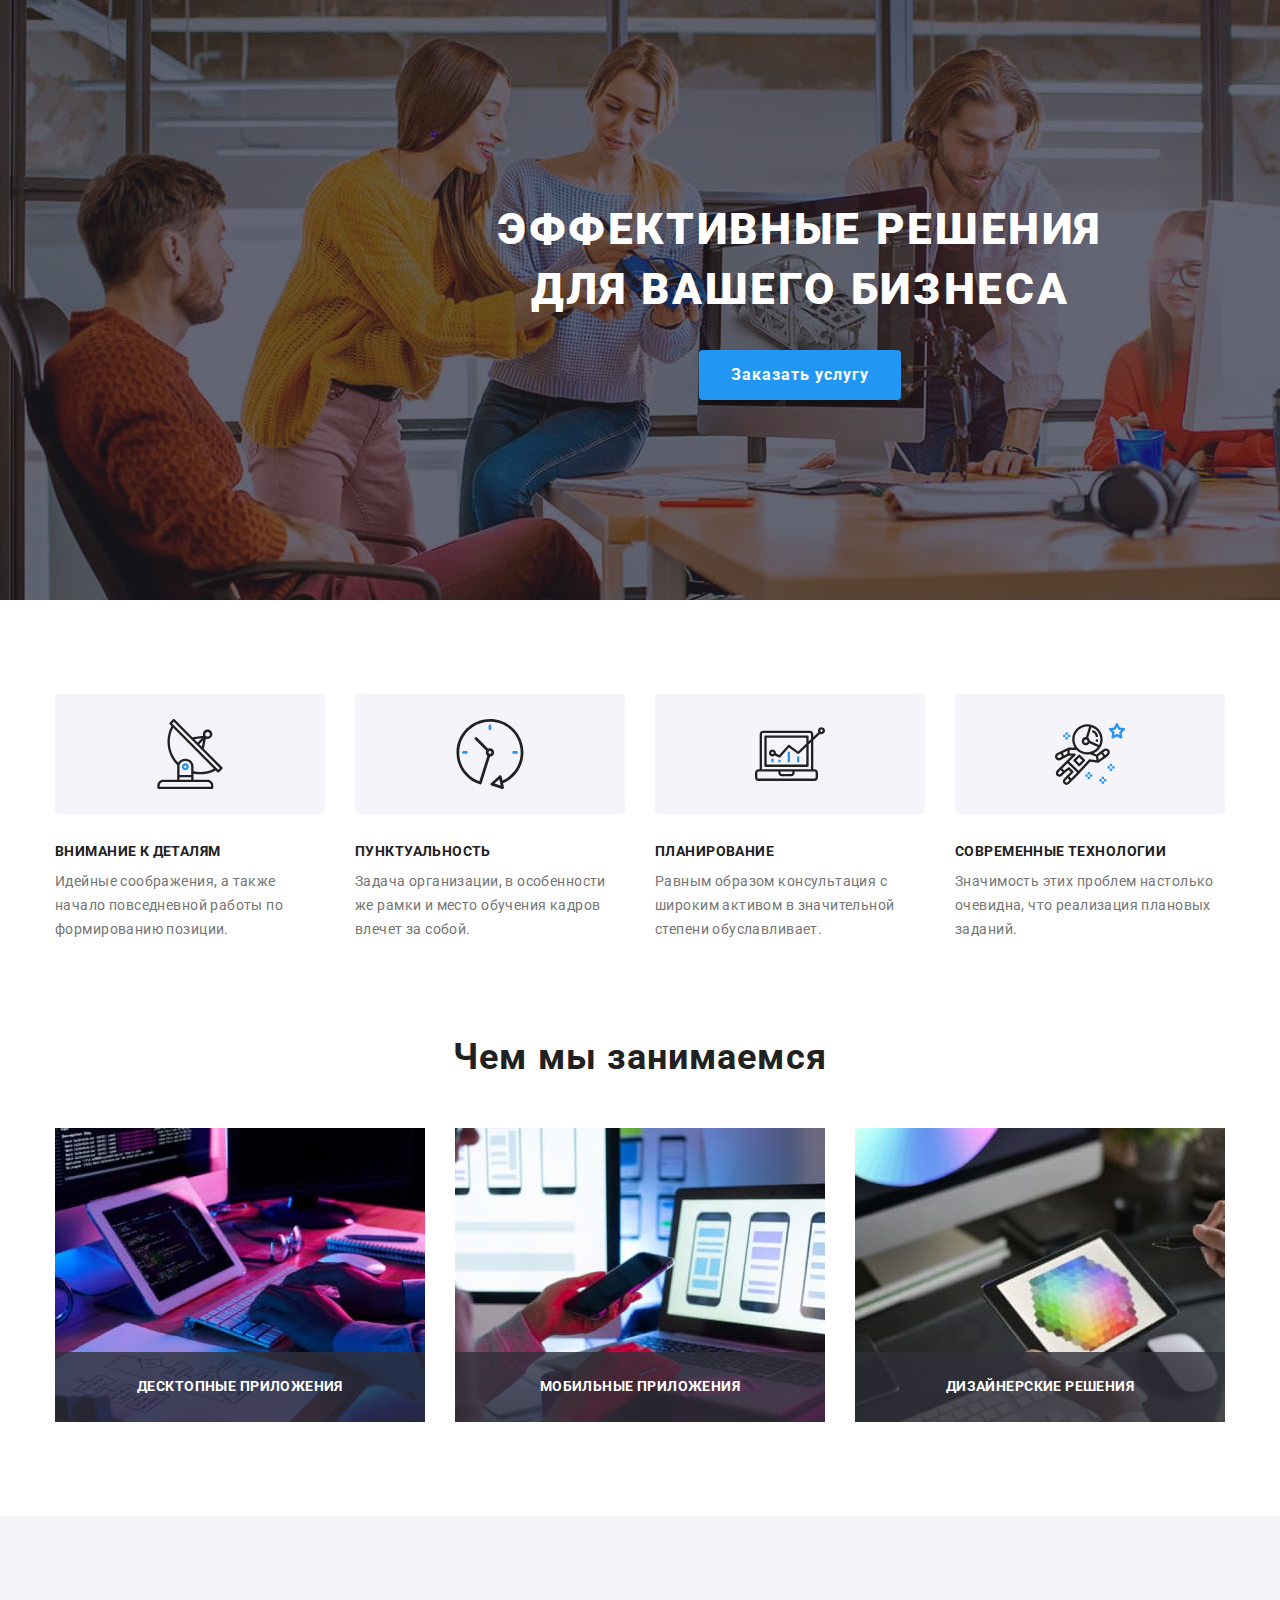
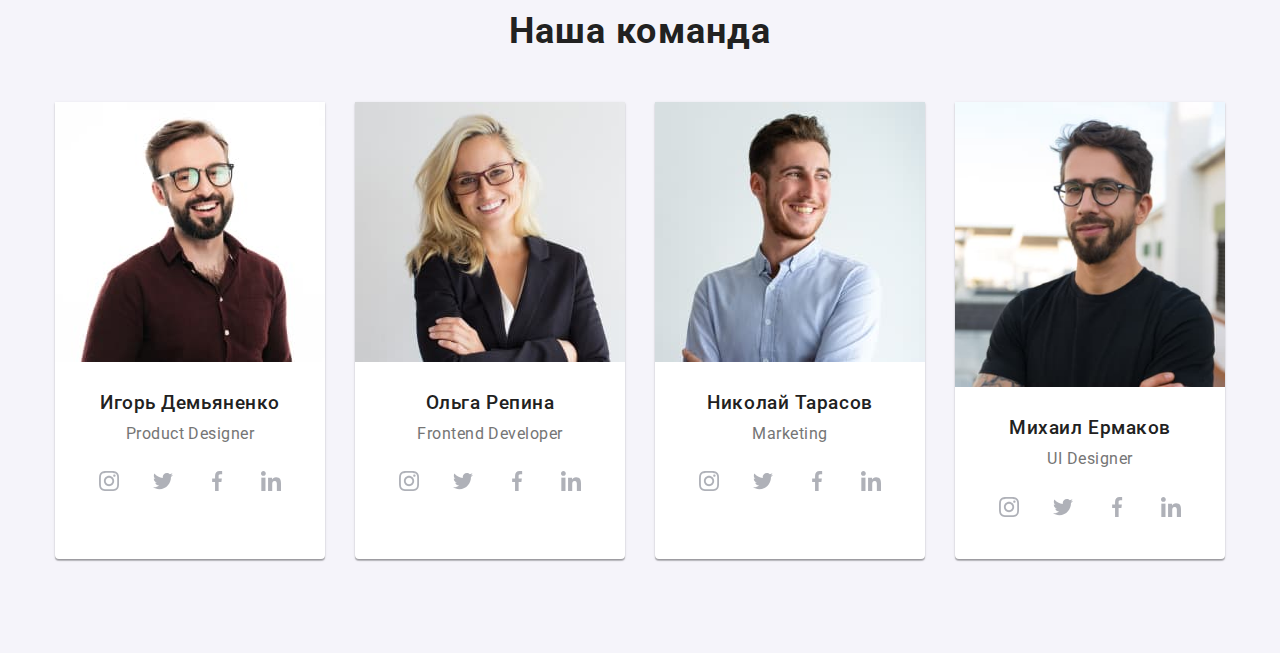
==== commit 9f190825: "меняет местами source" ====
--- a/index.html
+++ b/index.html
@@ -198,22 +198,22 @@
               <picture>
                 <source
                   srcset="
+                    ./images/team/desktop/Igor-desktop.jpg,
+                    ./images/team/desktop/Igor-desktop@2.jpg
+                  "
+                  media="(min-width:1200px)" />
+                <source
+                  srcset="
+                    ./images/team/tablet/Igor-tablet.jpg,
+                    ./images/team/tablet/Igor-tablet@2x.jpg
+                  "
+                  media="(min-width:768px)" />
+                <source
+                  srcset="
                     ./images/team/mobile/Igor-mobile.jpg,
                     ./images/team/mobile/Igor-mobile@2x.jpg
                   "
                   media="(max-width:767px)" />
-                <source
-                  srcset="
-                    ./images/team/tablet/Igor-tablet.jpg,
-                    ./images/team/tablet/Igor-tablet@2x.jpg
-                  "
-                  media="(min-width:768px)" />
-                <source
-                  srcset="
-                    ./images/team/desktop/Igor-desktop.jpg,
-                    ./images/team/desktop/Igor-desktop@2.jpg
-                  "
-                  media="(min-width:1200px)" />
 
                 <img
                   src="./images/team/desktop/Igor-desktop.jpg"
@@ -293,22 +293,23 @@
               <picture>
                 <source
                   srcset="
+                    ./images/team/desktop/Olga-desktop.jpg,
+                    ./images/team/desktop/Olga-desktop@2.jpg
+                  "
+                  media="(min-width:1200px)" />
+                <source
+                  srcset="
+                    ./images/team/tablet/Olga-tablet.jpg,
+                    ./images/team/tablet/Olga-tablet@2x.jpg
+                  "
+                  media="(min-width:768px)" />
+
+                <source
+                  srcset="
                     ./images/team/mobile/Olga-mobile.jpg,
                     ./images/team/mobile/Olga-mobile@2x.jpg
                   "
                   media="(max-width:767px)" />
-                <source
-                  srcset="
-                    ./images/team/tablet/Olga-tablet.jpg,
-                    ./images/team/tablet/Olga-tablet@2x.jpg
-                  "
-                  media="(min-width:768px)" />
-                <source
-                  srcset="
-                    ./images/team/desktop/Olga-desktop.jpg,
-                    ./images/team/desktop/Olga-desktop@2.jpg
-                  "
-                  media="(min-width:1200px)" />
                 <img
                   src="./images/team/desktop/Olga-desktop.jpg"
                   width="450"
@@ -385,22 +386,23 @@
               <picture>
                 <source
                   srcset="
+                    ./images/team/desktop/Nikolay-desktop.jpg,
+                    ./images/team/desktop/Nikolay-desktop@2.jpg
+                  "
+                  media="(min-width:1200px)" />
+                <source
+                  srcset="
+                    ./images/team/tablet/Nikolay-tablet.jpg,
+                    ./images/team/tablet/Nikolay-tablet@2x.jpg
+                  "
+                  media="(min-width:768px)" />
+
+                <source
+                  srcset="
                     ./images/team/mobile/Nikolay-mobile.jpg,
                     ./images/team/mobile/Nikolay-mobile@2x.jpg
                   "
                   media="(max-width:767px)" />
-                <source
-                  srcset="
-                    ./images/team/tablet/Nikolay-tablet.jpg,
-                    ./images/team/tablet/Nikolay-tablet@2x.jpg
-                  "
-                  media="(min-width:768px)" />
-                <source
-                  srcset="
-                    ./images/team/desktop/Nikolay-desktop.jpg,
-                    ./images/team/desktop/Nikolay-desktop@2.jpg
-                  "
-                  media="(min-width:1200px)" />
                 <img
                   src="./images/team/desktop/Nikolay-desktop.jpg"
                   width="450"
@@ -478,22 +480,23 @@
               <picture>
                 <source
                   srcset="
+                    ./images/team/desktop/Michail-desktop.jpg,
+                    ./images/team/desktop/Michail-desktop@2.jpg
+                  "
+                  media="(min-width:1200px)" />
+                <source
+                  srcset="
+                    ./images/team/tablet/Michail-tablet.jpg,
+                    ./images/team/tablet/Michail-tablet@2x.jpg
+                  "
+                  media="(min-width:768px)" />
+
+                <source
+                  srcset="
                     ./images/team/mobile/Michail-mobile.jpg,
                     ./images/team/mobile/Michail-mobile@2x.jpg
                   "
-                  media="(max-width:767px)" />
-                <source
-                  srcset="
-                    ./images/team/tablet/Michail-tablet.jpg,
-                    ./images/team/tablet/Michail-tablet@2x.jpg
-                  "
-                  media="(min-width:768px)" />
-                <source
-                  srcset="
-                    ./images/team/desktop/Michail-desktop.jpg,
-                    ./images/team/desktop/Michail-desktop@2.jpg
-                  "
-                  media="(min-width:1200px)"
+                  media="(max-width:767px)"
               /></picture>
               <img
                 src="./images/team/tablet/Michail-tablet.jpg"
@@ -571,7 +574,7 @@
       </section>
 
       <!-- Постоянные клиенты -->
-      <section class="clients">
+      <!-- <section class="clients">
         <div class="container">
           <h2 class="title">Постоянные клиенты</h2>
           <ul class="clients__content list">
@@ -619,7 +622,7 @@
             </li>
           </ul>
         </div>
-      </section>
+      </section> -->
     </main>
     <!-- Подвал страницы -->
     <!-- <footer class="footer">
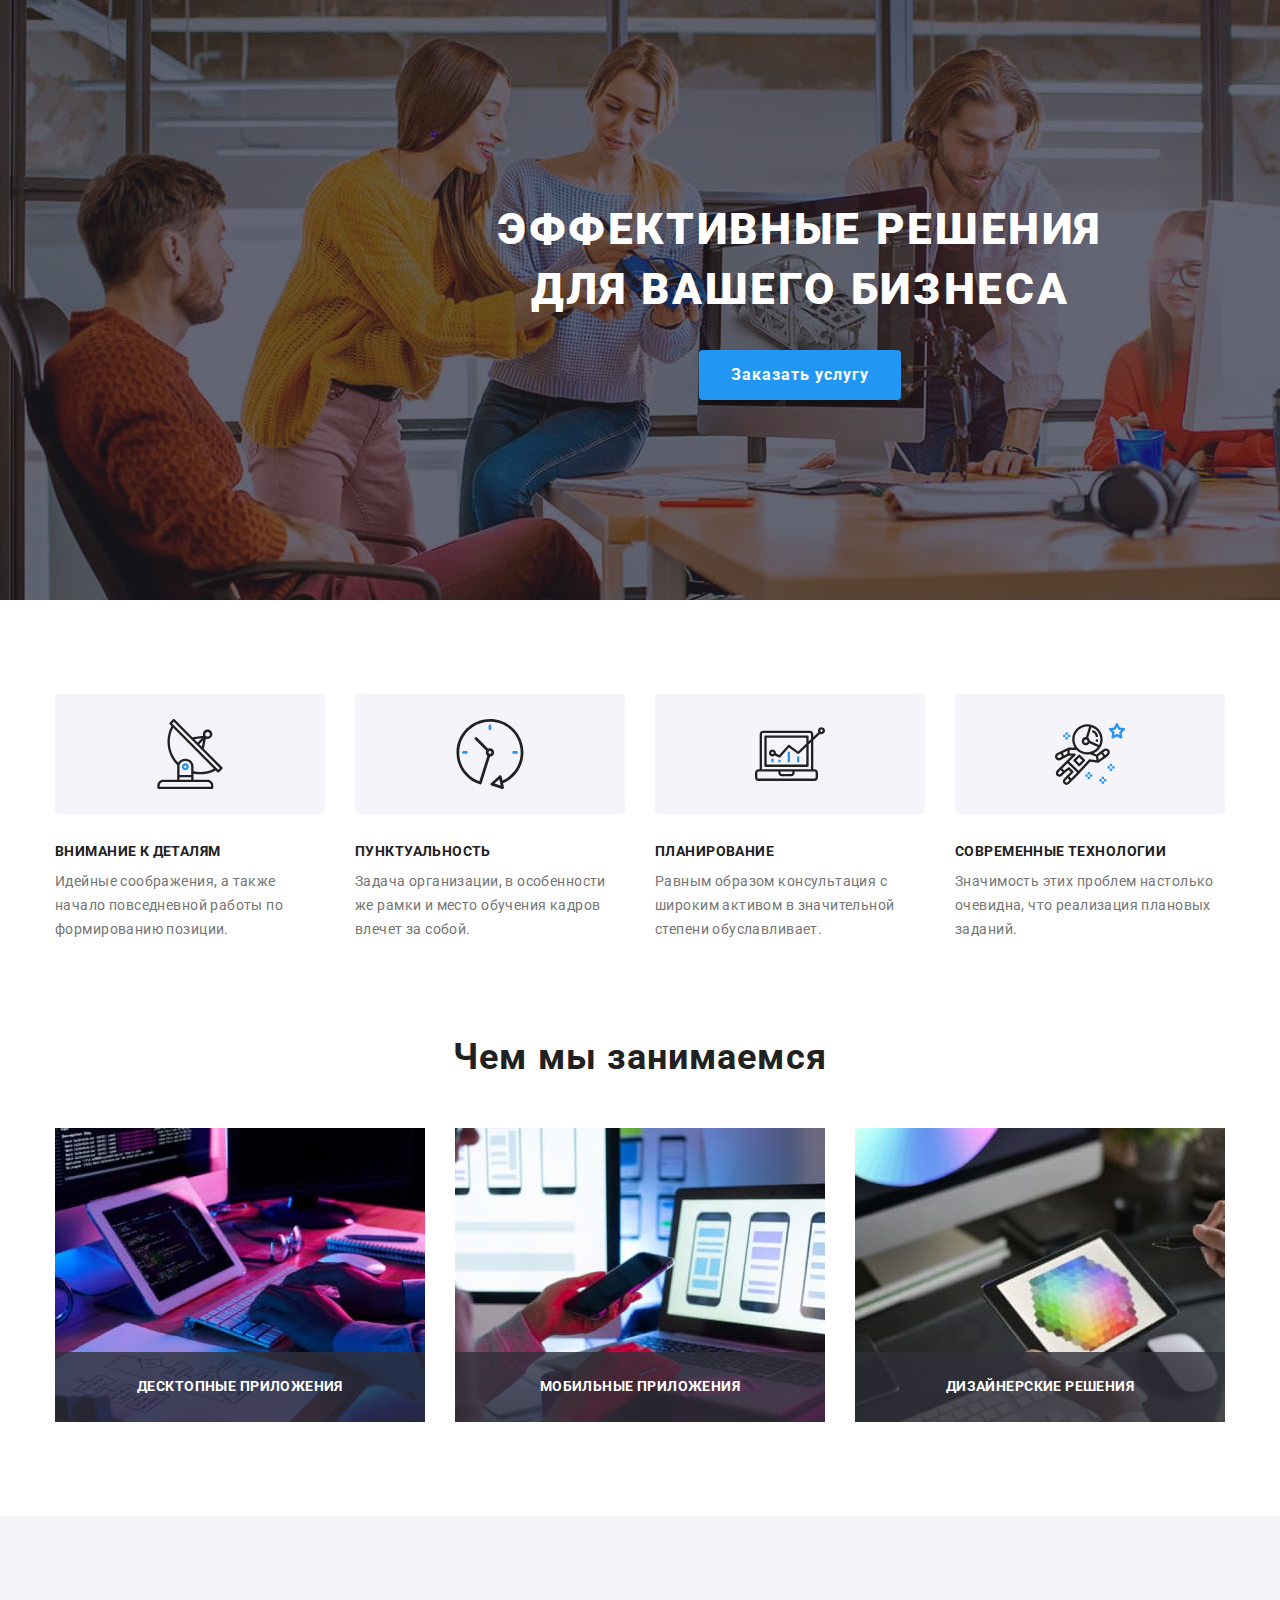
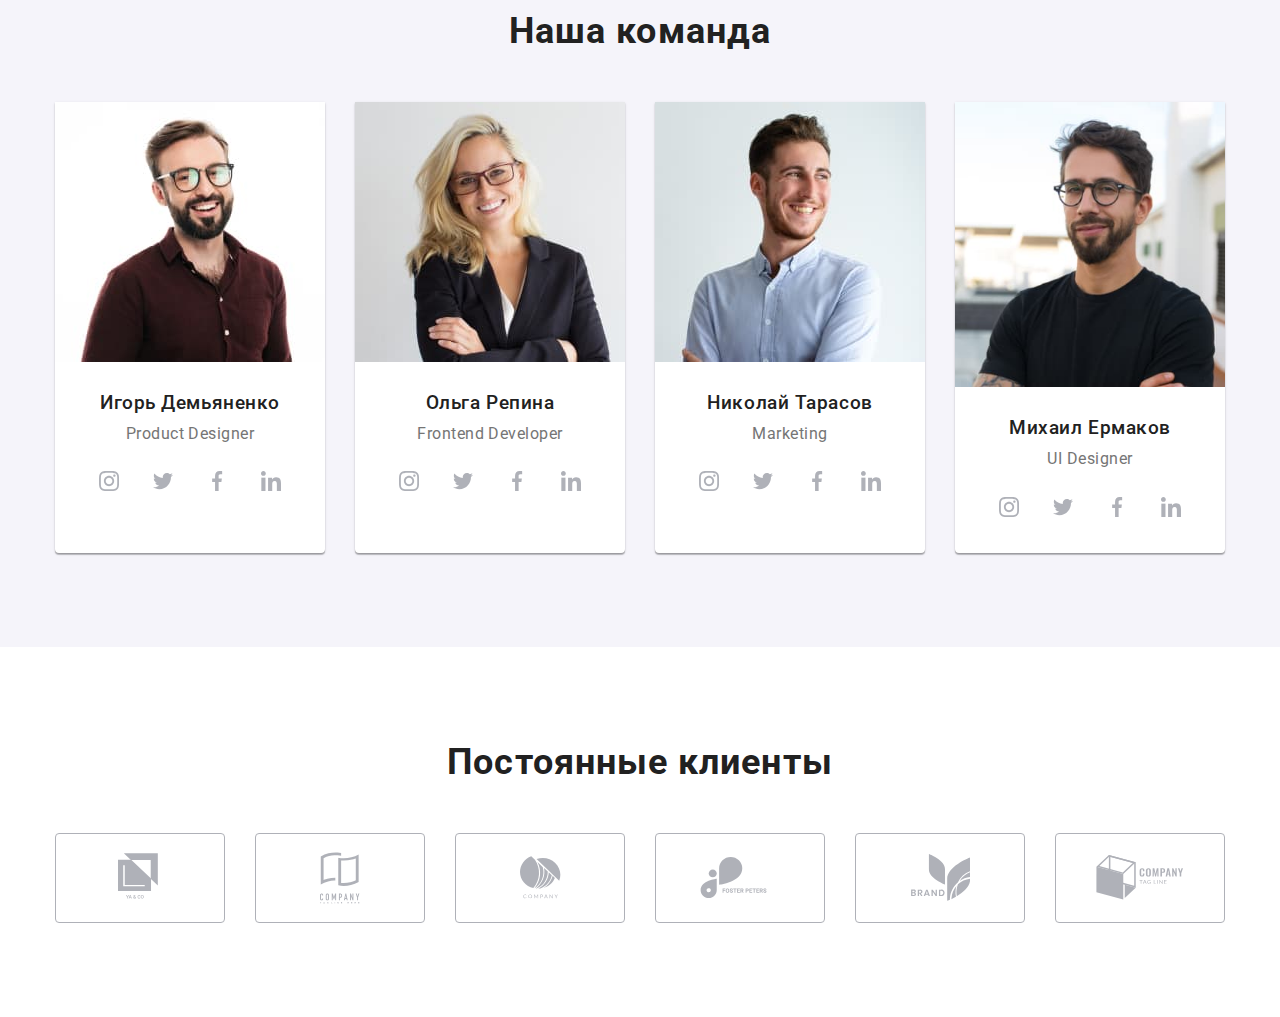
==== commit 6f52a37c: "Добавляет стили к секции клиенты" ====
--- a/index.html
+++ b/index.html
@@ -574,7 +574,7 @@
       </section>
 
       <!-- Постоянные клиенты -->
-      <!-- <section class="clients">
+      <section class="clients">
         <div class="container">
           <h2 class="title">Постоянные клиенты</h2>
           <ul class="clients__content list">
@@ -622,7 +622,7 @@
             </li>
           </ul>
         </div>
-      </section> -->
+      </section>
     </main>
     <!-- Подвал страницы -->
     <!-- <footer class="footer">
--- a/css/mein.min.css
+++ b/css/mein.min.css
@@ -1,2 +1,2 @@
-:root{--color-white: #ffffff;--color-dark: #2f303a;--color-accent: #2196f3;--background-color-elements: #f5f4fa;--color-text-major: #212121;--color-text-main: #757575;--color-icon: #afb1b8;--color-footer-form: rgba(255, 255, 255, 0.6);--background-color-work: rgba(47, 48, 58, 0.8);--background-color-gallery: rgba(33, 150, 243, 0.9);--background-color-modal: rgba(0, 0, 0, 0.2)}body{background-color:#ffffff;color:#757575;font-family:Roboto, sans-serif;font-weight:400;font-size:16px}.visually-hidden{position:absolute !important;clip:rect(1px 1px 1px 1px);clip:rect(1px, 1px, 1px, 1px);padding:0 !important;border:0 !important;height:1px !important;width:1px !important;overflow:hidden;margin-bottom:0}.list{list-style:none;margin:0;padding:0}button{font-family:inherit;cursor:pointer}h1,h2,h3,h4,p{margin-top:0}img{display:block;max-width:100%;height:auto}.container{width:100%;margin-left:auto;margin-right:auto;padding:0 15px}@media screen and (min-width: 480px){.container{width:480px}}@media screen and (min-width: 768px){.container{width:768px}}@media screen and (min-width: 1200px){.container{width:1200px}}.logo{color:var(--color-accent);font-family:Raleway, sans-serif;font-weight:700;font-size:26px;line-height:1.19;letter-spacing:0.03em;text-decoration:none}.title{margin-bottom:50px;color:var(--color-text-major);font-weight:700;font-size:28px;line-height:1.17;text-align:center;letter-spacing:0.03em}@media screen and (min-width: 1200px){.title{margin-bottom:50px;font-size:36px}}.pagination{display:flex;align-items:center}.pagination__link.current{color:var(--color-accent)}.pagination__item{position:relative}.pagination__item:not(:last-child){margin-right:50px}.pagination__link{display:inline-block;padding-top:32px;padding-bottom:32px;color:var(--color-text-major);text-decoration:none;transition:color 250ms cubic-bezier(0.4, 0, 0.2, 1)}.pagination__link:hover,.pagination__link:focus{color:var(--color-accent)}.contacts{display:flex;align-items:center}.contacts__link{display:flex;align-items:center;padding-top:32px;padding-bottom:32px;color:var(--color-text-main);text-decoration:none;transition:color 250ms cubic-bezier(0.4, 0, 0.2, 1)}.contacts__link:hover,.contacts__link:focus{color:var(--color-accent)}.contacts__icon{margin-right:10px;fill:currentColor;transition:color 250ms cubic-bezier(0.4, 0, 0.2, 1)}.contacts__link:hover .contacts__icon,.contacts__link:focus .contacts__icon{color:var(--color-accent)}.contacts__item:not(:last-child){margin-right:50px}.social__item{margin-left:10px;margin-top:10px;flex-basis:calc(100% / 4 - 10px)}.social__link{display:flex;justify-content:center;align-items:center;width:44px;height:44px;border-radius:50%;transition:background-color 250ms cubic-bezier(0.4, 0, 0.2, 1)}.social__link:hover,.social__link:focus{background-color:var(--color-accent)}.social__icon{fill:var(--color-icon);width:20px;height:20px;transition:fill 250ms cubic-bezier(0.4, 0, 0.2, 1)}.social__link:hover .social__icon,.social__link:focus .social__icon{fill:var(--color-white)}.address__text{color:var(--color-white);margin-bottom:9px}.address__item{color:rgba(255,255,255,0.6);transition:color 250ms cubic-bezier(0.4, 0, 0.2, 1);text-decoration:none;display:block}.address__item:hover,.address__item:focus{color:var(--color-accent)}.address__item:not(:last-child){margin-bottom:9px}.address__list{font-style:normal;font-size:14px;line-height:1.71;letter-spacing:0.03em}.mailing{flex-basis:calc(100% / 2 - 30px);margin-left:30px}.mailing-form{display:flex}.mailing-form__field{margin-right:10px;padding:15px 16px 15px 16px;min-width:358px;border:1px solid rgba(255,255,255,0.3);border-radius:4px;background-color:transparent;line-height:1.25;letter-spacing:0.03em;color:var(--color-footer-form);transition:border-color 250ms cubic-bezier(0.4, 0, 0.2, 1)}.mailing-form__field:focus,.mailing-form__field:hover{border-color:var(--color-accent)}.mailing-form__field::placeholder{line-height:1.25;letter-spacing:0.03em;color:var(--color-footer-form)}.mailing-form__btn{display:flex;align-items:center;padding:10px 29px 10px 28px;min-width:200px;line-height:1.88;font-weight:700;letter-spacing:0.06em;color:var(--color-white);background-color:var(--color-accent);box-shadow:0px 4px 4px rgba(0,0,0,0.15);border-radius:4px;border:none;transition:color 250ms cubic-bezier(0.4, 0, 0.2, 1),background-color 250ms cubic-bezier(0.4, 0, 0.2, 1)}.mailing-form__btn:hover,.mailing-form__btn:focus{color:var(--color-accent);background-color:var(--color-white)}.mailing-form__icon{width:24px;height:24px;margin-left:10px;fill:var(--color-white);transition:fill 250ms cubic-bezier(0.4, 0, 0.2, 1)}.mailing-form__btn:hover .mailing-form__icon,.mailing-form__btn:focus .mailing-form__icon{fill:var(--color-accent)}.navigation{margin-bottom:50px;display:flex;justify-content:center}.navigation__item:not(:last-child){margin-right:8px}.navigation__button{background-color:var(--background-color-elements);color:var(--color-text-major);font-weight:500;line-height:1.62;text-align:center;letter-spacing:0.03em;border-radius:4px;padding:6px 22px;border:none;text-align:center;transition:background-color 250ms cubic-bezier(0.4, 0, 0.2, 1),color 250ms cubic-bezier(0.4, 0, 0.2, 1),box-shadow 250ms cubic-bezier(0.4, 0, 0.2, 1)}.navigation__button:hover,.navigation__button:focus{background-color:var(--color-accent);color:var(--color-white);box-shadow:0px 3px 1px rgba(0,0,0,0.1),0px 1px 2px rgba(0,0,0,0.08),0px 2px 2px rgba(0,0,0,0.12)}.gallery{display:flex;flex-wrap:wrap;margin-left:-30px;margin-top:-30px}.gallery__item{flex-basis:calc(100% / 3 - 30px);margin-left:30px;margin-top:30px;transition:box-shadow 250ms cubic-bezier(0.4, 0, 0.2, 1);overflow:hidden}.gallery__item:focus,.gallery__item:hover{box-shadow:0px 1px 1px rgba(0,0,0,0.12),0px 4px 4px rgba(0,0,0,0.06),1px 4px 6px rgba(0,0,0,0.16)}.gallery__link{text-decoration:none;color:inherit}.gallery__animation{position:relative}.gallery__text{position:absolute;top:138%;left:0;height:100%;width:100%;padding:63px 24px;margin-bottom:0;font-size:18px;line-height:1.56;letter-spacing:0.03em;color:var(--color-white);background-color:var(--background-color-gallery);transition:top 250ms cubic-bezier(0.4, 0, 0.2, 1)}.gallery__item:hover .gallery__text,.gallery__item:focus .gallery__text{top:0}.gallery__container{padding:20px 24px;border-left:1px solid #eeeeee;border-right:1px solid #eeeeee;border-bottom:1px solid #eeeeee}.gallery__title{color:var(--color-text-major);font-weight:700;font-size:18px;line-height:2;letter-spacing:0.06em;margin-bottom:4px}.gallery__name{line-height:1.87;letter-spacing:0.03em;margin-bottom:0}.form__container{position:relative;display:block}.form__text{display:block;margin-bottom:4px;font-size:12px;line-height:1.17;letter-spacing:0.01em}.form__label{display:block;margin-bottom:10px}.form__field{padding:11px 12px 11px 42px;width:100%;border:1px solid rgba(33,33,33,0.2);border-radius:4px;font-size:14px;line-height:1.14;letter-spacing:0.01em;transition:border-color 250ms cubic-bezier(0.4, 0, 0.2, 1)}.form__label:hover .form__field,.form__label:focus .form__field{border-color:var(--color-accent)}.form__icon{position:absolute;top:50%;left:12px;transform:translateY(-50%);width:18px;height:18px;fill:var(--color-text-major);transition:fill 250ms cubic-bezier(0.4, 0, 0.2, 1)}.form__label:hover .form__icon,.form__label:focus .form__icon{fill:var(--color-accent)}.form__feedback{font-size:14px;line-height:1.14;letter-spacing:0.01em;color:inherit}.form__textarea{width:100%;resize:none;margin-bottom:20px;padding:12px 16px;height:120px;border:1px solid rgba(33,33,33,0.2);border-radius:4px;transition:border-color 250ms cubic-bezier(0.4, 0, 0.2, 1)}.form__textarea:hover,.form__textarea:focus{border-color:var(--color-accent)}.form__textarea::placeholder{font-size:14px;line-height:1.14;letter-spacing:0.01em;color:rgba(117,117,117,0.5)}.form__checkbox{position:relative;padding-left:24px;font-size:14px;line-height:1.71px;letter-spacing:0.03em}.form__square{position:absolute;top:50%;left:0;transform:translateY(-50%);width:16px;height:15px;border:2px solid var(--color-text-major);border-radius:1px;border-radius:2px;background-color:transparent}.form__link{color:var(--color-accent)}.form__agreement:checked+.form__square{border-color:var(--color-accent);background-color:var(--color-accent);background-image:url(../images/background/Vector.svg);background-size:contain;background-origin:border-box}.form__btn{display:block;margin-top:30px;margin-left:auto;margin-right:auto;padding:10px 56px;box-shadow:0px 4px 4px rgba(0,0,0,0.15);border-radius:4px;border:none;line-height:1.87;letter-spacing:0.06em;color:var(--color-white);background-color:var(--color-accent);transition:background-color 250ms cubic-bezier(0.4, 0, 0.2, 1),color 250ms cubic-bezier(0.4, 0, 0.2, 1)}.form__btn:hover,.form__btn:focus{background-color:var(--background-color-elements);color:var(--color-accent)}.backdrop{position:fixed;top:0;left:0;width:100%;height:100%;opacity:1;background-color:var(--background-color-modal);transition:opacity 5000ms cubic-bezier(0.4, 0, 0.2, 1)}.backdrop.is-hidden{opacity:0;visibility:hidden;pointer-events:none}.is-hidden .modal{transform:translate(0, -100%) scale(0.2)}.modal{position:absolute;top:50%;left:50%;transform:translate(-50%, -50%) scale(1);padding:40px;min-height:581px;width:528px;border-radius:4px;box-shadow:0px 1px 3px rgba(0,0,0,0.12),0px 1px 1px rgba(0,0,0,0.14),0px 2px 1px rgba(0,0,0,0.2);background-color:var(--color-white);transition:transform 250ms ease-in-out}.modal__btn-close{position:absolute;top:8px;right:8px;width:30px;height:30px;padding:5px;border:1px solid rgba(0,0,0,0.1);border-radius:50%;background-color:var(--color-white)}.modal__icon{width:18px;height:18px;transition:fill 250ms cubic-bezier(0.4, 0, 0.2, 1)}.modal__btn-close:hover .modal__icon,.modal__btn-close:focus .modal__icon{fill:var(--color-accent)}.modal__title{font-weight:bold;font-size:20px;line-height:1.15;text-align:center;letter-spacing:0.03em;color:var(--color-text-major)}.header{border-bottom:1px solid #ececec}.header__container{display:flex;align-items:center;justify-content:flex-end}.main-nav{display:flex;align-items:center;margin-bottom:0;margin-right:auto}.logo__header{margin-right:93px}.logo--dark{color:#000000}.current::after{content:"";display:inline-block;position:absolute;left:0;bottom:0;width:100%;height:4px;border-radius:2px;background-color:var(--color-accent)}.link--fixed-size{font-weight:500;font-size:14px;line-height:1.14;letter-spacing:0.02em}.hero{width:480px;height:400px;margin-left:auto;margin-right:auto;padding-top:118px;padding-bottom:118px;background-size:480px 400px;background-repeat:no-repeat;background-position:center;background-color:var(--color-dark);background-image:linear-gradient(rgba(47,48,58,0.4), rgba(47,48,58,0.4)),url(../images/background/Header480x400.jpg)}@media (min-device-pixel-ratio: 2), (-webkit-min-device-pixel-ratio: 2), (min-resolution: 192dpi), (min-resolution: 2dppx){.hero{background-image:linear-gradient(rgba(47,48,58,0.4), rgba(47,48,58,0.4)),url(../images/background/Header480x400-2x.jpg)}}@media screen and (min-width: 768px){.hero{width:768px;height:400px;background-size:768px 400px;background-image:linear-gradient(rgba(47,48,58,0.4), rgba(47,48,58,0.4)),url(../images/background/Header768x400.jpg)}}@media screen and (min-width: 768px) and (min-device-pixel-ratio: 2), screen and (min-width: 768px) and (-webkit-min-device-pixel-ratio: 2), screen and (min-width: 768px) and (min-resolution: 192dpi), screen and (min-width: 768px) and (min-resolution: 2dppx){.hero{background-image:linear-gradient(rgba(47,48,58,0.4), rgba(47,48,58,0.4)),url(../images/background/Header768x400-2x.jpg)}}@media screen and (min-width: 1200px){.hero{padding-top:200px;padding-bottom:200px;width:1600px;min-height:600px;background-size:1600px 600px;background-position:center;background-image:linear-gradient(rgba(47,48,58,0.4), rgba(47,48,58,0.4)),url(../images/background/Header1600x600.jpg)}}@media screen and (min-width: 1200px) and (min-device-pixel-ratio: 2), screen and (min-width: 1200px) and (-webkit-min-device-pixel-ratio: 2), screen and (min-width: 1200px) and (min-resolution: 192dpi), screen and (min-width: 1200px) and (min-resolution: 2dppx){.hero{background-image:linear-gradient(rgba(47,48,58,0.4), rgba(47,48,58,0.4)),url(../images/background/Header1600x600-2x.jpg)}}.hero__content{width:calc(100% / 4 * 3);margin:0 auto;text-align:center}@media screen and (min-width: 767px){.hero__content{width:calc(100% / 6 * 3)}}@media screen and (min-width: 1200px){.hero__content{width:calc(100% / 12 * 5)}}.hero__title{color:var(--color-white);font-weight:900;font-size:26px;line-height:1.62;text-align:center;letter-spacing:0.06em;text-transform:uppercase;margin-bottom:30px}@media screen and (min-width: 1200px){.hero__title{font-size:44px;line-height:1.36}}.hero__button{font-weight:700;line-height:1.88;align-items:center;letter-spacing:0.06em;color:var(--color-white);background-color:var(--color-accent);transition:color 250ms cubic-bezier(0.4, 0, 0.2, 1),background-color 250ms cubic-bezier(0.4, 0, 0.2, 1),box-shadow 250ms cubic-bezier(0.4, 0, 0.2, 1);border:none;box-shadow:0px 4px 4px rgba(0,0,0,0.15);border-radius:4px;padding:10px 32px;text-align:center;min-width:200px}.hero__button:hover,.hero__button:focus{color:var(--color-accent);background-color:var(--color-white);box-shadow:0px 4px 4px rgba(0,0,0,0.15)}.advantages{padding:60px 0}@media screen and (min-width: 1200px){.advantages{padding:94px 0}}.advantages__content{display:flex;flex-wrap:wrap;margin-left:-30px;margin-top:-30px}.advantages__item{flex-basis:calc(100% - 30px);margin-left:30px;margin-top:30px}@media screen and (min-width: 767px){.advantages__item{flex-basis:calc(100% / 2 - 30px)}}@media screen and (min-width: 1200px){.advantages__item{flex-basis:calc(100% / 4 - 30px)}}.advantages__box-icon{display:flex;justify-content:center;align-items:center;width:450px;height:120px;margin-bottom:30px;border-radius:4px;background-color:var(--background-color-elements)}@media screen and (min-width: 767px){.advantages__box-icon{width:354px}}@media screen and (min-width: 1200px){.advantages__box-icon{width:270px}}.advantages__icon{display:block;width:70px;height:70px}.advantages__subtitle{color:var(--color-text-major);font-weight:700;font-size:14px;line-height:1.14;letter-spacing:0.03em;text-transform:uppercase;text-align:center;margin-bottom:10px}@media screen and (min-width: 767px){.advantages__subtitle{text-align:left}}.advantages__text{font-size:14px;line-height:1.71;letter-spacing:0.03em;margin-bottom:0}.development{display:none;padding-bottom:94px}@media screen and (min-width: 1200px){.development{display:block}}.development__content{display:flex;flex-wrap:wrap;margin-left:-30px;margin-top:-30px}.development__item{position:relative;flex-basis:calc(100% / 3 - 30px);margin-left:30px;margin-top:30px}.development__text{position:absolute;bottom:0;right:0;width:100%;padding:27px 0 27px 0;margin-bottom:0;text-align:center;background-color:var(--background-color-work);color:var(--color-white);font-weight:700;font-size:14px;line-height:1.14;letter-spacing:0.03em;text-transform:uppercase}.team{background-color:var(--background-color-elements);padding:60px 0}@media screen and (min-width: 1200px){.team{padding:94px 0}}@media screen and (min-width: 768px){.team__cards{display:flex;flex-wrap:wrap;margin-left:-30px;margin-top:-30px}}.team__item{flex-basis:calc(100% - 30px);margin-left:30px;margin-top:30px;background-color:var(--color-white);box-shadow:0px 1px 3px rgba(0,0,0,0.12),0px 1px 1px rgba(0,0,0,0.14),0px 2px 1px rgba(0,0,0,0.2);border-radius:0px 0px 4px 4px}@media screen and (min-width: 768px){.team__item{flex-basis:calc(100% / 2 - 30px);flex-basis:calc(100% - 30px);margin-left:30px;margin-top:30px}}@media screen and (min-width: 1200px){.team__item{flex-basis:calc(100% / 4 - 30px)}}.team__content{padding-top:30px}.team__member{color:var(--color-text-major);font-weight:500;line-height:1.19;text-align:center;letter-spacing:0.03em;margin-bottom:10px}.team__position{line-height:1.19;text-align:center;letter-spacing:0.03em;margin-bottom:0}.social--team{display:flex;margin-left:-10px;margin-top:-10px;padding:16px 122px 24px 122px}@media screen and (min-width: 768px){.social--team{padding:16px 74px 24px 74px}}@media screen and (min-width: 1200px){.social--team{padding:16px 32px 30px 32px}}.clients{padding:60px 0 60px 0}@media screen and (min-width: 1200px){.clients{padding:94px 0 94px 0}}.clients__content{display:flex}.clients__item{flex-basis:50%}@media screen and (min-width: 768px){.clients__item{flex-basis:30%}}@media screen and (min-width: 1200px){.clients__item{flex-basis:calc(100% / 6)}}.clients__link{display:flex;justify-content:center;align-items:center;width:170px;height:90px;transition:border-color 250ms cubic-bezier(0.4, 0, 0.2, 1);border:1px solid var(--color-icon);border-radius:4px}.clients__link:hover,.clients__link:focus{border-color:var(--color-accent)}.clients__icon{fill:var(--color-icon);transition:fill 250ms cubic-bezier(0.4, 0, 0.2, 1)}.clients__link:hover .clients__icon,.clients__link:focus .clients__icon{fill:var(--color-accent)}.footer{background-color:var(--color-dark);padding-top:60px;padding-bottom:60px;border-top:1px solid #000000}.footer__container{display:flex;margin-left:-30px;margin-top:-30px;align-items:baseline}.footer__section{margin-left:30px;margin-top:30px;flex-basis:calc(100% / 4 - 30px)}.logo-footer{display:block;margin:0 0 20px 0}.logo--light{color:var(--color-white)}.footer__title{font-size:14px;line-height:1.14;letter-spacing:0.03em;text-transform:uppercase;color:var(--color-white);margin-bottom:20px}.footer__social{display:flex;padding:0}.footer__item:not(:last-child){margin-right:10px}.footer__link{background-color:rgba(255,255,255,0.1);transition:background-color 250ms cubic-bezier(0.4, 0, 0.2, 1)}.footer__link:focus,.footer__link:hover{background-color:var(--color-accent)}.footer__icon{fill:var(--color-white)}.portfolio{padding:94px 0}
+:root{--color-white: #ffffff;--color-dark: #2f303a;--color-accent: #2196f3;--background-color-elements: #f5f4fa;--color-text-major: #212121;--color-text-main: #757575;--color-icon: #afb1b8;--color-footer-form: rgba(255, 255, 255, 0.6);--background-color-work: rgba(47, 48, 58, 0.8);--background-color-gallery: rgba(33, 150, 243, 0.9);--background-color-modal: rgba(0, 0, 0, 0.2)}body{background-color:#ffffff;color:#757575;font-family:Roboto, sans-serif;font-weight:400;font-size:16px}.visually-hidden{position:absolute !important;clip:rect(1px 1px 1px 1px);clip:rect(1px, 1px, 1px, 1px);padding:0 !important;border:0 !important;height:1px !important;width:1px !important;overflow:hidden;margin-bottom:0}.list{list-style:none;margin:0;padding:0}button{font-family:inherit;cursor:pointer}h1,h2,h3,h4,p{margin-top:0}img{display:block;max-width:100%;height:auto}.container{width:100%;margin-left:auto;margin-right:auto;padding:0 15px}@media screen and (min-width: 480px){.container{width:480px}}@media screen and (min-width: 768px){.container{width:768px}}@media screen and (min-width: 1200px){.container{width:1200px}}.logo{color:var(--color-accent);font-family:Raleway, sans-serif;font-weight:700;font-size:26px;line-height:1.19;letter-spacing:0.03em;text-decoration:none}.title{margin-bottom:50px;color:var(--color-text-major);font-weight:700;font-size:28px;line-height:1.17;text-align:center;letter-spacing:0.03em}@media screen and (min-width: 1200px){.title{margin-bottom:50px;font-size:36px}}.pagination{display:flex;align-items:center}.pagination__link.current{color:var(--color-accent)}.pagination__item{position:relative}.pagination__item:not(:last-child){margin-right:50px}.pagination__link{display:inline-block;padding-top:32px;padding-bottom:32px;color:var(--color-text-major);text-decoration:none;transition:color 250ms cubic-bezier(0.4, 0, 0.2, 1)}.pagination__link:hover,.pagination__link:focus{color:var(--color-accent)}.contacts{display:flex;align-items:center}.contacts__link{display:flex;align-items:center;padding-top:32px;padding-bottom:32px;color:var(--color-text-main);text-decoration:none;transition:color 250ms cubic-bezier(0.4, 0, 0.2, 1)}.contacts__link:hover,.contacts__link:focus{color:var(--color-accent)}.contacts__icon{margin-right:10px;fill:currentColor;transition:color 250ms cubic-bezier(0.4, 0, 0.2, 1)}.contacts__link:hover .contacts__icon,.contacts__link:focus .contacts__icon{color:var(--color-accent)}.contacts__item:not(:last-child){margin-right:50px}.social__item{width:44px;height:44px}.social__item:not(:last-child){margin-right:10px}.social__link{display:flex;justify-content:center;align-items:center;width:44px;height:44px;border-radius:50%;transition:background-color 250ms cubic-bezier(0.4, 0, 0.2, 1)}.social__link:hover,.social__link:focus{background-color:var(--color-accent)}.social__icon{fill:var(--color-icon);width:20px;height:20px;transition:fill 250ms cubic-bezier(0.4, 0, 0.2, 1)}.social__link:hover .social__icon,.social__link:focus .social__icon{fill:var(--color-white)}.address__text{color:var(--color-white);margin-bottom:9px}.address__item{color:rgba(255,255,255,0.6);transition:color 250ms cubic-bezier(0.4, 0, 0.2, 1);text-decoration:none;display:block}.address__item:hover,.address__item:focus{color:var(--color-accent)}.address__item:not(:last-child){margin-bottom:9px}.address__list{font-style:normal;font-size:14px;line-height:1.71;letter-spacing:0.03em}.mailing{flex-basis:calc(100% / 2 - 30px);margin-left:30px}.mailing-form{display:flex}.mailing-form__field{margin-right:10px;padding:15px 16px 15px 16px;min-width:358px;border:1px solid rgba(255,255,255,0.3);border-radius:4px;background-color:transparent;line-height:1.25;letter-spacing:0.03em;color:var(--color-footer-form);transition:border-color 250ms cubic-bezier(0.4, 0, 0.2, 1)}.mailing-form__field:focus,.mailing-form__field:hover{border-color:var(--color-accent)}.mailing-form__field::placeholder{line-height:1.25;letter-spacing:0.03em;color:var(--color-footer-form)}.mailing-form__btn{display:flex;align-items:center;padding:10px 29px 10px 28px;min-width:200px;line-height:1.88;font-weight:700;letter-spacing:0.06em;color:var(--color-white);background-color:var(--color-accent);box-shadow:0px 4px 4px rgba(0,0,0,0.15);border-radius:4px;border:none;transition:color 250ms cubic-bezier(0.4, 0, 0.2, 1),background-color 250ms cubic-bezier(0.4, 0, 0.2, 1)}.mailing-form__btn:hover,.mailing-form__btn:focus{color:var(--color-accent);background-color:var(--color-white)}.mailing-form__icon{width:24px;height:24px;margin-left:10px;fill:var(--color-white);transition:fill 250ms cubic-bezier(0.4, 0, 0.2, 1)}.mailing-form__btn:hover .mailing-form__icon,.mailing-form__btn:focus .mailing-form__icon{fill:var(--color-accent)}.navigation{margin-bottom:50px;display:flex;justify-content:center}.navigation__item:not(:last-child){margin-right:8px}.navigation__button{background-color:var(--background-color-elements);color:var(--color-text-major);font-weight:500;line-height:1.62;text-align:center;letter-spacing:0.03em;border-radius:4px;padding:6px 22px;border:none;text-align:center;transition:background-color 250ms cubic-bezier(0.4, 0, 0.2, 1),color 250ms cubic-bezier(0.4, 0, 0.2, 1),box-shadow 250ms cubic-bezier(0.4, 0, 0.2, 1)}.navigation__button:hover,.navigation__button:focus{background-color:var(--color-accent);color:var(--color-white);box-shadow:0px 3px 1px rgba(0,0,0,0.1),0px 1px 2px rgba(0,0,0,0.08),0px 2px 2px rgba(0,0,0,0.12)}.gallery{display:flex;flex-wrap:wrap;margin-left:-30px;margin-top:-30px}.gallery__item{flex-basis:calc(100% / 3 - 30px);margin-left:30px;margin-top:30px;transition:box-shadow 250ms cubic-bezier(0.4, 0, 0.2, 1);overflow:hidden}.gallery__item:focus,.gallery__item:hover{box-shadow:0px 1px 1px rgba(0,0,0,0.12),0px 4px 4px rgba(0,0,0,0.06),1px 4px 6px rgba(0,0,0,0.16)}.gallery__link{text-decoration:none;color:inherit}.gallery__animation{position:relative}.gallery__text{position:absolute;top:138%;left:0;height:100%;width:100%;padding:63px 24px;margin-bottom:0;font-size:18px;line-height:1.56;letter-spacing:0.03em;color:var(--color-white);background-color:var(--background-color-gallery);transition:top 250ms cubic-bezier(0.4, 0, 0.2, 1)}.gallery__item:hover .gallery__text,.gallery__item:focus .gallery__text{top:0}.gallery__container{padding:20px 24px;border-left:1px solid #eeeeee;border-right:1px solid #eeeeee;border-bottom:1px solid #eeeeee}.gallery__title{color:var(--color-text-major);font-weight:700;font-size:18px;line-height:2;letter-spacing:0.06em;margin-bottom:4px}.gallery__name{line-height:1.87;letter-spacing:0.03em;margin-bottom:0}.form__container{position:relative;display:block}.form__text{display:block;margin-bottom:4px;font-size:12px;line-height:1.17;letter-spacing:0.01em}.form__label{display:block;margin-bottom:10px}.form__field{padding:11px 12px 11px 42px;width:100%;border:1px solid rgba(33,33,33,0.2);border-radius:4px;font-size:14px;line-height:1.14;letter-spacing:0.01em;transition:border-color 250ms cubic-bezier(0.4, 0, 0.2, 1)}.form__label:hover .form__field,.form__label:focus .form__field{border-color:var(--color-accent)}.form__icon{position:absolute;top:50%;left:12px;transform:translateY(-50%);width:18px;height:18px;fill:var(--color-text-major);transition:fill 250ms cubic-bezier(0.4, 0, 0.2, 1)}.form__label:hover .form__icon,.form__label:focus .form__icon{fill:var(--color-accent)}.form__feedback{font-size:14px;line-height:1.14;letter-spacing:0.01em;color:inherit}.form__textarea{width:100%;resize:none;margin-bottom:20px;padding:12px 16px;height:120px;border:1px solid rgba(33,33,33,0.2);border-radius:4px;transition:border-color 250ms cubic-bezier(0.4, 0, 0.2, 1)}.form__textarea:hover,.form__textarea:focus{border-color:var(--color-accent)}.form__textarea::placeholder{font-size:14px;line-height:1.14;letter-spacing:0.01em;color:rgba(117,117,117,0.5)}.form__checkbox{position:relative;padding-left:24px;font-size:14px;line-height:1.71px;letter-spacing:0.03em}.form__square{position:absolute;top:50%;left:0;transform:translateY(-50%);width:16px;height:15px;border:2px solid var(--color-text-major);border-radius:1px;border-radius:2px;background-color:transparent}.form__link{color:var(--color-accent)}.form__agreement:checked+.form__square{border-color:var(--color-accent);background-color:var(--color-accent);background-image:url(../images/background/Vector.svg);background-size:contain;background-origin:border-box}.form__btn{display:block;margin-top:30px;margin-left:auto;margin-right:auto;padding:10px 56px;box-shadow:0px 4px 4px rgba(0,0,0,0.15);border-radius:4px;border:none;line-height:1.87;letter-spacing:0.06em;color:var(--color-white);background-color:var(--color-accent);transition:background-color 250ms cubic-bezier(0.4, 0, 0.2, 1),color 250ms cubic-bezier(0.4, 0, 0.2, 1)}.form__btn:hover,.form__btn:focus{background-color:var(--background-color-elements);color:var(--color-accent)}.backdrop{position:fixed;top:0;left:0;width:100%;height:100%;opacity:1;background-color:var(--background-color-modal);transition:opacity 5000ms cubic-bezier(0.4, 0, 0.2, 1)}.backdrop.is-hidden{opacity:0;visibility:hidden;pointer-events:none}.is-hidden .modal{transform:translate(0, -100%) scale(0.2)}.modal{position:absolute;top:50%;left:50%;transform:translate(-50%, -50%) scale(1);padding:40px;min-height:581px;width:528px;border-radius:4px;box-shadow:0px 1px 3px rgba(0,0,0,0.12),0px 1px 1px rgba(0,0,0,0.14),0px 2px 1px rgba(0,0,0,0.2);background-color:var(--color-white);transition:transform 250ms ease-in-out}.modal__btn-close{position:absolute;top:8px;right:8px;width:30px;height:30px;padding:5px;border:1px solid rgba(0,0,0,0.1);border-radius:50%;background-color:var(--color-white)}.modal__icon{width:18px;height:18px;transition:fill 250ms cubic-bezier(0.4, 0, 0.2, 1)}.modal__btn-close:hover .modal__icon,.modal__btn-close:focus .modal__icon{fill:var(--color-accent)}.modal__title{font-weight:bold;font-size:20px;line-height:1.15;text-align:center;letter-spacing:0.03em;color:var(--color-text-major)}.header{border-bottom:1px solid #ececec}.header__container{display:flex;align-items:center;justify-content:flex-end}.main-nav{display:flex;align-items:center;margin-bottom:0;margin-right:auto}.logo__header{margin-right:93px}.logo--dark{color:#000000}.current::after{content:"";display:inline-block;position:absolute;left:0;bottom:0;width:100%;height:4px;border-radius:2px;background-color:var(--color-accent)}.link--fixed-size{font-weight:500;font-size:14px;line-height:1.14;letter-spacing:0.02em}.hero{width:480px;height:400px;margin-left:auto;margin-right:auto;padding-top:118px;padding-bottom:118px;background-size:480px 400px;background-repeat:no-repeat;background-position:center;background-color:var(--color-dark);background-image:linear-gradient(rgba(47,48,58,0.4), rgba(47,48,58,0.4)),url(../images/background/Header480x400.jpg)}@media (min-device-pixel-ratio: 2), (-webkit-min-device-pixel-ratio: 2), (min-resolution: 192dpi), (min-resolution: 2dppx){.hero{background-image:linear-gradient(rgba(47,48,58,0.4), rgba(47,48,58,0.4)),url(../images/background/Header480x400-2x.jpg)}}@media screen and (min-width: 768px){.hero{width:768px;height:400px;background-size:768px 400px;background-image:linear-gradient(rgba(47,48,58,0.4), rgba(47,48,58,0.4)),url(../images/background/Header768x400.jpg)}}@media screen and (min-width: 768px) and (min-device-pixel-ratio: 2), screen and (min-width: 768px) and (-webkit-min-device-pixel-ratio: 2), screen and (min-width: 768px) and (min-resolution: 192dpi), screen and (min-width: 768px) and (min-resolution: 2dppx){.hero{background-image:linear-gradient(rgba(47,48,58,0.4), rgba(47,48,58,0.4)),url(../images/background/Header768x400-2x.jpg)}}@media screen and (min-width: 1200px){.hero{padding-top:200px;padding-bottom:200px;width:1600px;min-height:600px;background-size:1600px 600px;background-position:center;background-image:linear-gradient(rgba(47,48,58,0.4), rgba(47,48,58,0.4)),url(../images/background/Header1600x600.jpg)}}@media screen and (min-width: 1200px) and (min-device-pixel-ratio: 2), screen and (min-width: 1200px) and (-webkit-min-device-pixel-ratio: 2), screen and (min-width: 1200px) and (min-resolution: 192dpi), screen and (min-width: 1200px) and (min-resolution: 2dppx){.hero{background-image:linear-gradient(rgba(47,48,58,0.4), rgba(47,48,58,0.4)),url(../images/background/Header1600x600-2x.jpg)}}.hero__content{width:calc(100% / 4 * 3);margin:0 auto;text-align:center}@media screen and (min-width: 767px){.hero__content{width:calc(100% / 6 * 3)}}@media screen and (min-width: 1200px){.hero__content{width:calc(100% / 12 * 5)}}.hero__title{color:var(--color-white);font-weight:900;font-size:26px;line-height:1.62;text-align:center;letter-spacing:0.06em;text-transform:uppercase;margin-bottom:30px}@media screen and (min-width: 1200px){.hero__title{font-size:44px;line-height:1.36}}.hero__button{font-weight:700;line-height:1.88;align-items:center;letter-spacing:0.06em;color:var(--color-white);background-color:var(--color-accent);transition:color 250ms cubic-bezier(0.4, 0, 0.2, 1),background-color 250ms cubic-bezier(0.4, 0, 0.2, 1),box-shadow 250ms cubic-bezier(0.4, 0, 0.2, 1);border:none;box-shadow:0px 4px 4px rgba(0,0,0,0.15);border-radius:4px;padding:10px 32px;text-align:center;min-width:200px}.hero__button:hover,.hero__button:focus{color:var(--color-accent);background-color:var(--color-white);box-shadow:0px 4px 4px rgba(0,0,0,0.15)}.advantages{padding:60px 0}@media screen and (min-width: 1200px){.advantages{padding:94px 0}}.advantages__content{display:flex;flex-wrap:wrap;margin-left:-30px;margin-top:-30px}.advantages__item{flex-basis:calc(100% - 30px);margin-left:30px;margin-top:30px}@media screen and (min-width: 767px){.advantages__item{flex-basis:calc(100% / 2 - 30px)}}@media screen and (min-width: 1200px){.advantages__item{flex-basis:calc(100% / 4 - 30px)}}.advantages__box-icon{display:flex;justify-content:center;align-items:center;width:450px;height:120px;margin-bottom:30px;border-radius:4px;background-color:var(--background-color-elements)}@media screen and (min-width: 767px){.advantages__box-icon{width:354px}}@media screen and (min-width: 1200px){.advantages__box-icon{width:270px}}.advantages__icon{display:block;width:70px;height:70px}.advantages__subtitle{color:var(--color-text-major);font-weight:700;font-size:14px;line-height:1.14;letter-spacing:0.03em;text-transform:uppercase;text-align:center;margin-bottom:10px}@media screen and (min-width: 767px){.advantages__subtitle{text-align:left}}.advantages__text{font-size:14px;line-height:1.71;letter-spacing:0.03em;margin-bottom:0}.development{display:none;padding-bottom:94px}@media screen and (min-width: 1200px){.development{display:block}}.development__content{display:flex;flex-wrap:wrap;margin-left:-30px;margin-top:-30px}.development__item{position:relative;flex-basis:calc(100% / 3 - 30px);margin-left:30px;margin-top:30px}.development__text{position:absolute;bottom:0;right:0;width:100%;padding:27px 0 27px 0;margin-bottom:0;text-align:center;background-color:var(--background-color-work);color:var(--color-white);font-weight:700;font-size:14px;line-height:1.14;letter-spacing:0.03em;text-transform:uppercase}.team{background-color:var(--background-color-elements);padding:60px 0}@media screen and (min-width: 1200px){.team{padding:94px 0}}.team__content{padding-top:30px;padding-bottom:16px}.team__member{color:var(--color-text-major);font-weight:500;line-height:1.19;text-align:center;letter-spacing:0.03em;margin-bottom:10px}.team__position{line-height:1.19;text-align:center;letter-spacing:0.03em;margin-bottom:0}.social--team{display:flex;justify-content:center}.team__item{padding-bottom:24px;background-color:var(--color-white);box-shadow:0px 1px 3px rgba(0,0,0,0.12),0px 1px 1px rgba(0,0,0,0.14),0px 2px 1px rgba(0,0,0,0.2);border-radius:0px 0px 4px 4px}.team__cards{margin-left:-30px;margin-top:-30px}@media screen and (min-width: 768px){.team__cards{display:flex;flex-wrap:wrap}}.team__item{margin-left:30px;margin-top:30px}@media screen and (min-width: 768px){.team__item{flex-basis:calc(100% / 2 - 30px)}}@media screen and (min-width: 1200px){.team__item{flex-basis:calc(100% / 4 - 30px)}}.clients{padding:60px 0 60px 0}@media screen and (min-width: 1200px){.clients{padding:94px 0 94px 0}}.clients__content{display:flex;flex-wrap:wrap;margin-left:-30px;margin-top:-30px}.clients__item{margin-left:30px;margin-top:30px;flex-basis:calc(100% / 2 - 30px)}@media screen and (min-width: 768px){.clients__item{flex-basis:calc((100% - 15px * 6) / 3)}}@media screen and (min-width: 1200px){.clients__item{flex-basis:calc((100% - 15px * 12) / 6)}}.clients__link{display:flex;justify-content:center;align-items:center;width:210px;height:90px;transition:border-color 250ms cubic-bezier(0.4, 0, 0.2, 1);border:1px solid var(--color-icon);border-radius:4px}@media screen and (min-width: 768px){.clients__link{width:226px}}@media screen and (min-width: 1200px){.clients__link{width:170px}}.clients__link:hover,.clients__link:focus{border-color:var(--color-accent)}.clients__icon{fill:var(--color-icon);transition:fill 250ms cubic-bezier(0.4, 0, 0.2, 1)}.clients__link:hover .clients__icon,.clients__link:focus .clients__icon{fill:var(--color-accent)}.footer{background-color:var(--color-dark);padding-top:60px;padding-bottom:60px;border-top:1px solid #000000}.footer__container{display:flex;margin-left:-30px;margin-top:-30px;align-items:baseline}.footer__section{margin-left:30px;margin-top:30px;flex-basis:calc(100% / 4 - 30px)}.logo-footer{display:block;margin:0 0 20px 0}.logo--light{color:var(--color-white)}.footer__title{font-size:14px;line-height:1.14;letter-spacing:0.03em;text-transform:uppercase;color:var(--color-white);margin-bottom:20px}.footer__social{display:flex;padding:0}.footer__item:not(:last-child){margin-right:10px}.footer__link{background-color:rgba(255,255,255,0.1);transition:background-color 250ms cubic-bezier(0.4, 0, 0.2, 1)}.footer__link:focus,.footer__link:hover{background-color:var(--color-accent)}.footer__icon{fill:var(--color-white)}.portfolio{padding:94px 0}
 /*# sourceMappingURL=mein.min.css.map */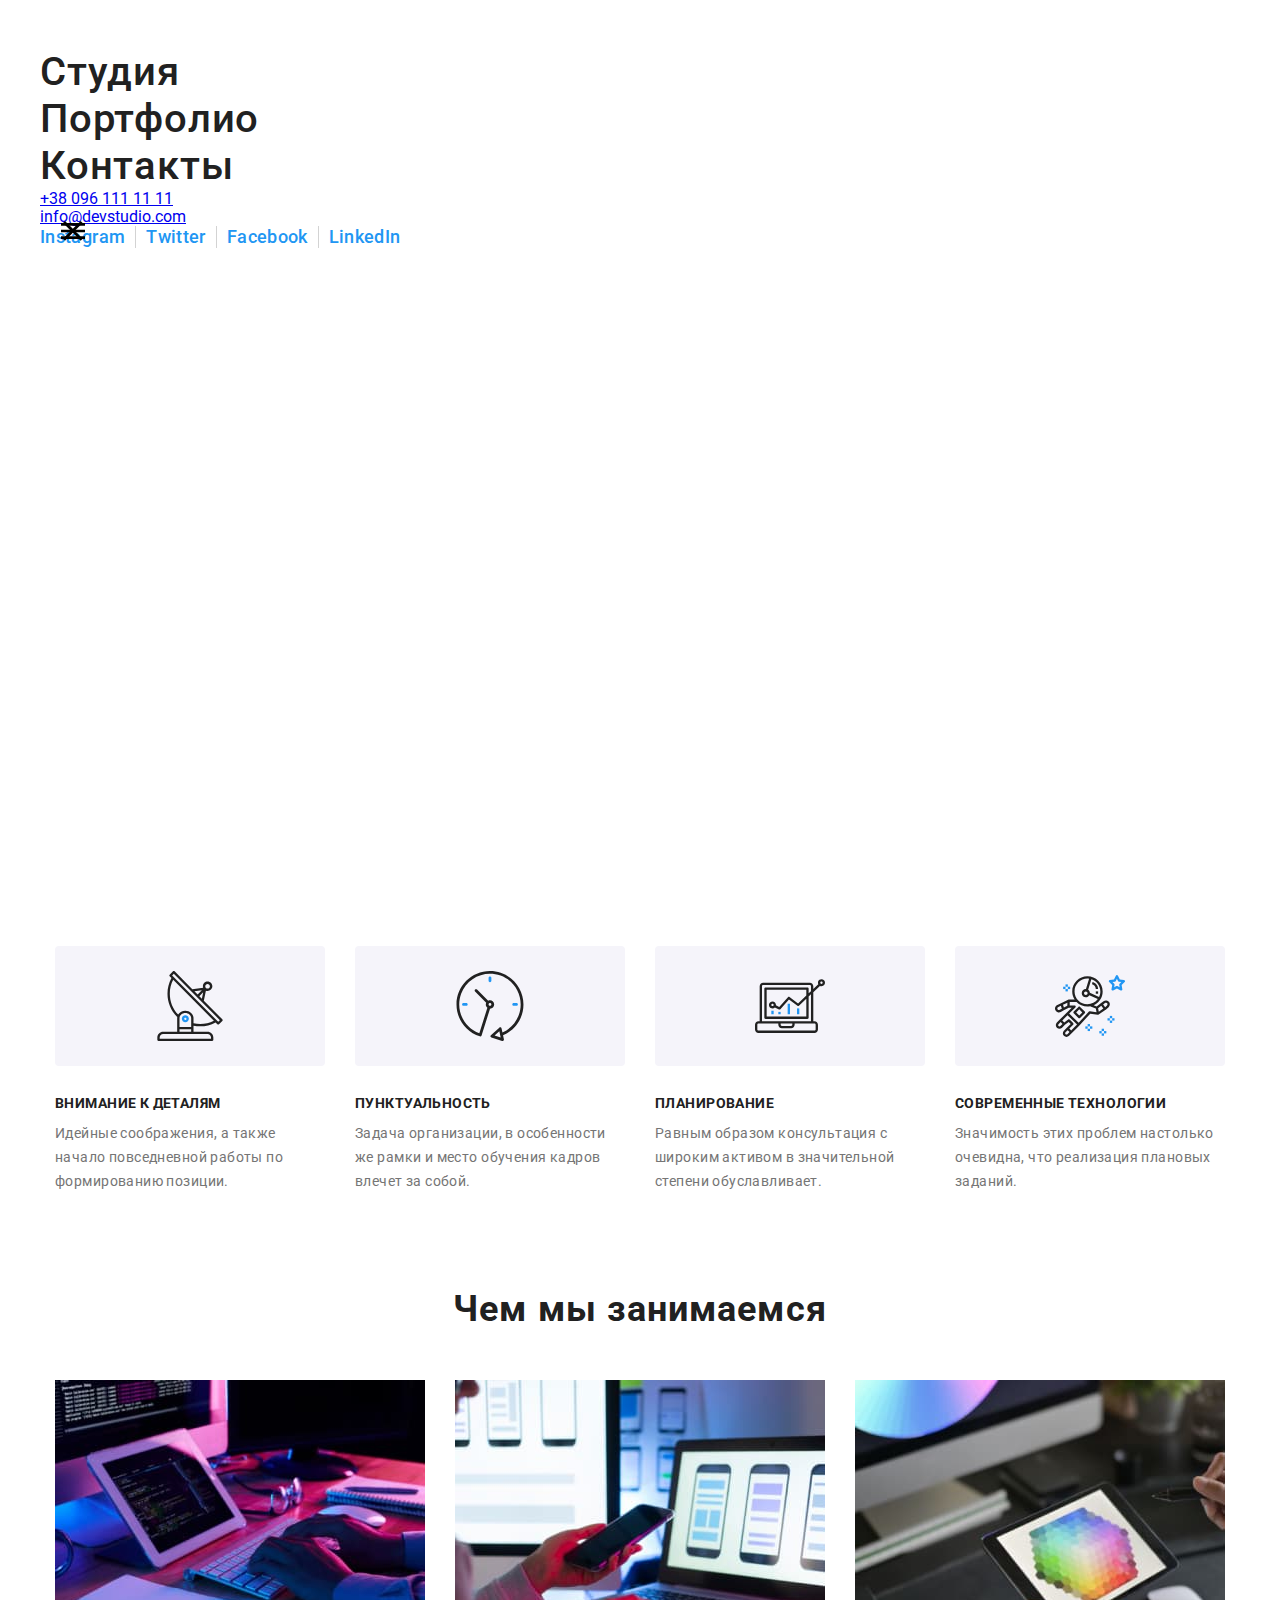
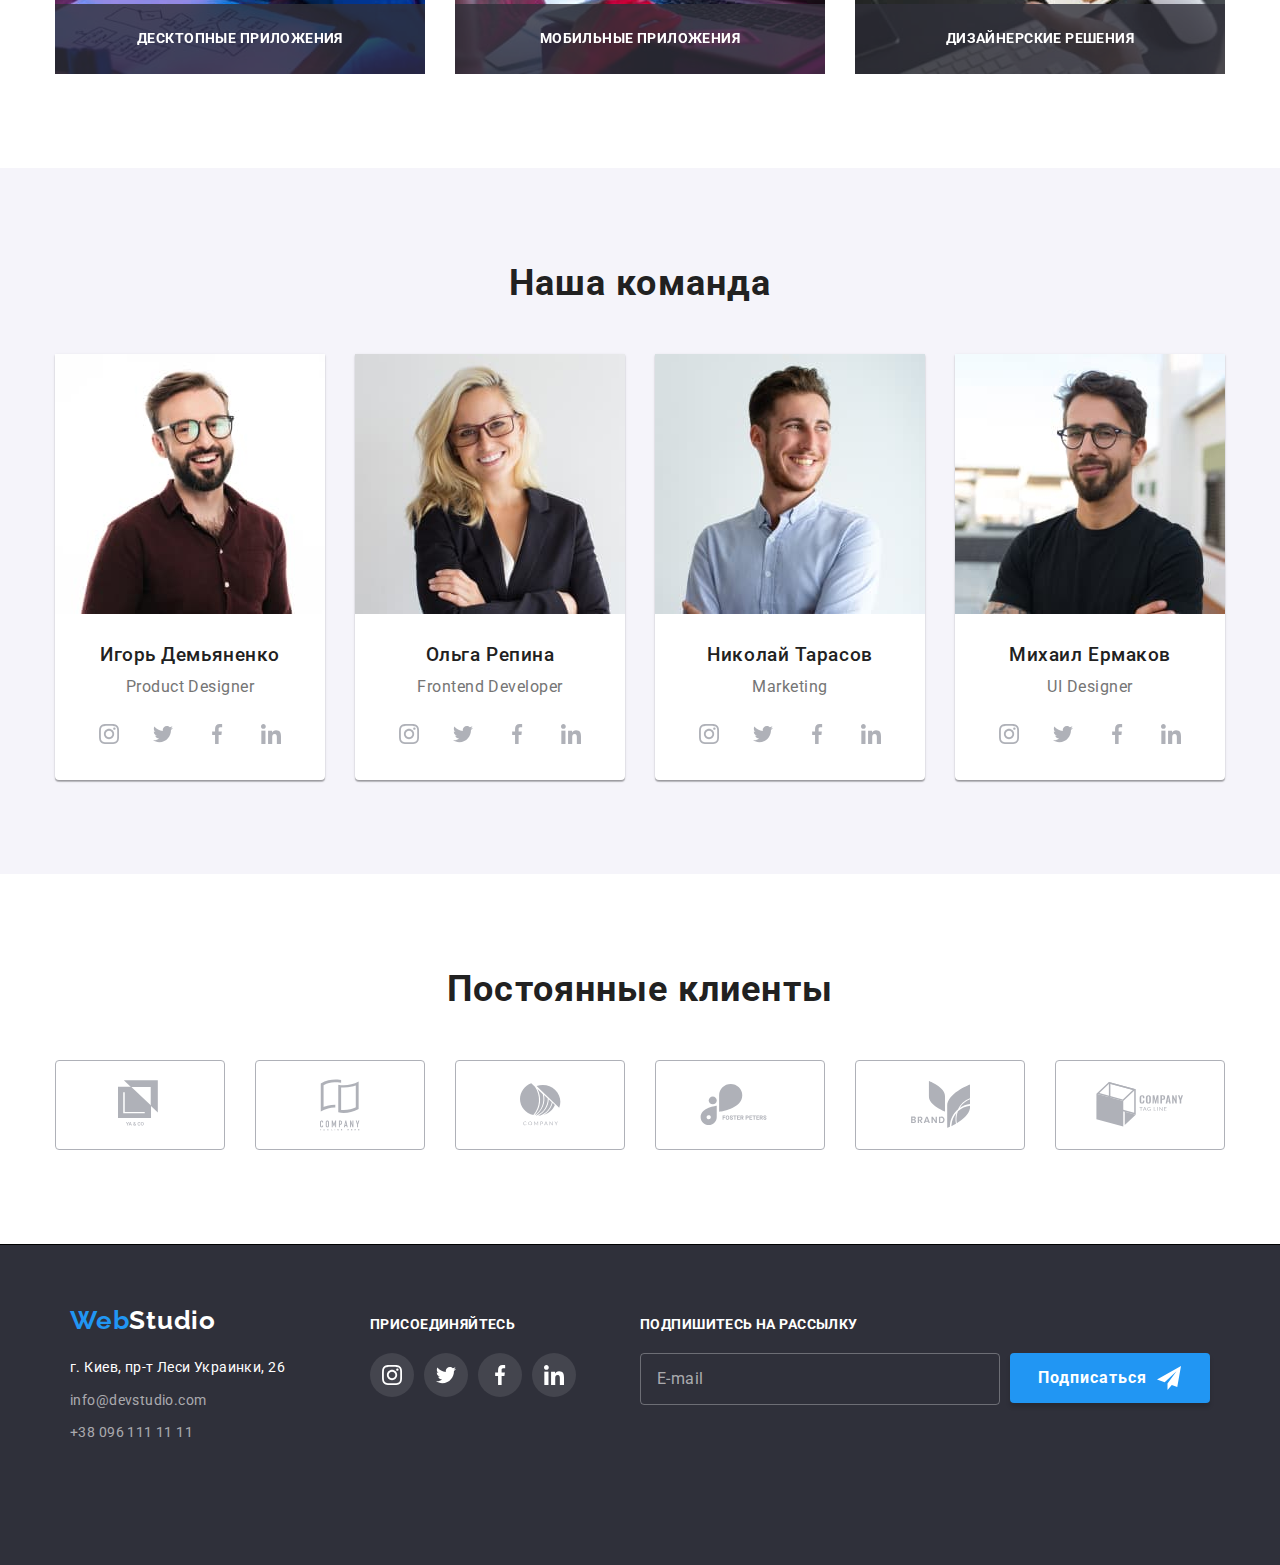
==== commit 2b9c18fe: "Добавляет адаптивные стили к хедеру" ====
--- a/index.html
+++ b/index.html
@@ -20,14 +20,14 @@
 
   <body>
     <!-- Шапка страницы -->
-    <!-- <header class="header"> -->
-    <!-- Навигация -->
-    <!-- <div class="container header__container">
+    <header class="header">
+      <!-- Навигация -->
+      <div class="container header__container">
         <nav class="main-nav">
           <a class="logo logo__header" href="./index.html">
             Web<span class="logo--dark">Studio</span></a
           >
-          <ul class="pagination list">
+          <ul class="pagination list desktop">
             <li class="pagination__item">
               <a
                 class="pagination__link link--fixed-size current"
@@ -50,9 +50,9 @@
               >
             </li>
           </ul>
-        </nav> -->
-    <!-- Для связи -->
-    <!-- <ul class="contacts list">
+        </nav>
+        <!-- Для связи -->
+        <ul class="contacts list desktop">
           <li class="contacts__item">
             <a
               class="contacts__link link--fixed-size"
@@ -73,8 +73,78 @@
             >
           </li>
         </ul>
+
+        <button class="mobile-menu__btn">
+          <svg class="mobile-menu__icon" width="24" height="20">
+            <use
+              class="icon__menu--header"
+              href="./images/background/icons.svg#icon-close_24px"
+            ></use>
+            <use
+              class="icon__close--header"
+              href="./images/background/icons.svg#icon-menu_24px"
+            ></use>
+          </svg>
+        </button>
       </div>
-    </header> -->
+    </header>
+
+    <!-- Мобильное меню -->
+    <div class="mobile__menu">
+      <ul class="pagination list">
+        <li class="pagination__item">
+          <a
+            class="pagination__link link--fixed-size current"
+            href="./index.html"
+            >Студия</a
+          >
+        </li>
+
+        <li class="pagination__item">
+          <a class="pagination__link link--fixed-size" href="./portfolio.html"
+            >Портфолио</a
+          >
+        </li>
+
+        <li class="pagination__item">
+          <a class="pagination__link link--fixed-size" href="/Контакты"
+            >Контакты</a
+          >
+        </li>
+      </ul>
+
+      <ul class="contacts list">
+        <li class="contacts__item">
+          <a class="contacts__link link--fixed-size" href="tel:+380961111111">
+            +38 096 111 11 11</a
+          >
+        </li>
+
+        <li class="contacts__item">
+          <a
+            class="contacts__link contacts__link--mail link--fixed-size"
+            href="mailto:info@devstudio.com"
+          >
+            info@devstudio.com</a
+          >
+        </li>
+      </ul>
+
+      <ul class="networks list">
+        <li class="networks__item">
+          <a class="networks__link" href="">Instagram</a>
+        </li>
+        <li class="networks__item">
+          <a class="networks__link" href="">Twitter</a>
+        </li>
+        <li class="networks__item">
+          <a class="networks__link" href="">Facebook</a>
+        </li>
+        <li class="networks__item">
+          <a class="networks__link" href="">LinkedIn</a>
+        </li>
+      </ul>
+    </div>
     <!-- Контент страницы -->
     <main>
       <!-- Герой -->
@@ -152,6 +222,7 @@
           </ul>
         </div>
       </section>
+
       <!-- Чем мы занимаемся -->
       <section class="development">
         <div class="container">
@@ -496,13 +567,13 @@
                     ./images/team/mobile/Michail-mobile.jpg,
                     ./images/team/mobile/Michail-mobile@2x.jpg
                   "
-                  media="(max-width:767px)"
+                  media="(max-width:767px)" />
+                <img
+                  src="./images/team/tablet/Michail-tablet.jpg"
+                  width="450"
+                  alt="Фото Михаила Ермакова"
               /></picture>
-              <img
-                src="./images/team/tablet/Michail-tablet.jpg"
-                width="450"
-                alt="Фото Михаила Ермакова"
-              />
+
               <div class="team__content">
                 <h3 class="team__member">Михаил Ермаков</h3>
                 <p class="team__position" lang="en">UI Designer</p>
@@ -625,7 +696,7 @@
       </section>
     </main>
     <!-- Подвал страницы -->
-    <!-- <footer class="footer">
+    <footer class="footer">
       <div class="container">
         <div class="footer__container">
           <section class="footer__section">
@@ -717,8 +788,8 @@
             <h2 class="footer__title">Подпишитесь на рассылку</h2>
             <form class="mailing-form">
               <input
+                class="mailing-form__field"
                 type="email"
-                class="mailing-form__field"
                 name="email"
                 placeholder="E-mail"
               />
@@ -734,7 +805,8 @@
           </section>
         </div>
       </div>
-    </footer> -->
+    </footer>
+
     <!-- Модальное окно - ЗАКАЗАТЬ УСЛУГУ -->
     <!-- <div class="backdrop is-hidden" data-modal>
       <div class="modal">
--- a/css/mein.min.css
+++ b/css/mein.min.css
@@ -1,2 +1,2 @@
-:root{--color-white: #ffffff;--color-dark: #2f303a;--color-accent: #2196f3;--background-color-elements: #f5f4fa;--color-text-major: #212121;--color-text-main: #757575;--color-icon: #afb1b8;--color-footer-form: rgba(255, 255, 255, 0.6);--background-color-work: rgba(47, 48, 58, 0.8);--background-color-gallery: rgba(33, 150, 243, 0.9);--background-color-modal: rgba(0, 0, 0, 0.2)}body{background-color:#ffffff;color:#757575;font-family:Roboto, sans-serif;font-weight:400;font-size:16px}.visually-hidden{position:absolute !important;clip:rect(1px 1px 1px 1px);clip:rect(1px, 1px, 1px, 1px);padding:0 !important;border:0 !important;height:1px !important;width:1px !important;overflow:hidden;margin-bottom:0}.list{list-style:none;margin:0;padding:0}button{font-family:inherit;cursor:pointer}h1,h2,h3,h4,p{margin-top:0}img{display:block;max-width:100%;height:auto}.container{width:100%;margin-left:auto;margin-right:auto;padding:0 15px}@media screen and (min-width: 480px){.container{width:480px}}@media screen and (min-width: 768px){.container{width:768px}}@media screen and (min-width: 1200px){.container{width:1200px}}.logo{color:var(--color-accent);font-family:Raleway, sans-serif;font-weight:700;font-size:26px;line-height:1.19;letter-spacing:0.03em;text-decoration:none}.title{margin-bottom:50px;color:var(--color-text-major);font-weight:700;font-size:28px;line-height:1.17;text-align:center;letter-spacing:0.03em}@media screen and (min-width: 1200px){.title{margin-bottom:50px;font-size:36px}}.pagination{display:flex;align-items:center}.pagination__link.current{color:var(--color-accent)}.pagination__item{position:relative}.pagination__item:not(:last-child){margin-right:50px}.pagination__link{display:inline-block;padding-top:32px;padding-bottom:32px;color:var(--color-text-major);text-decoration:none;transition:color 250ms cubic-bezier(0.4, 0, 0.2, 1)}.pagination__link:hover,.pagination__link:focus{color:var(--color-accent)}.contacts{display:flex;align-items:center}.contacts__link{display:flex;align-items:center;padding-top:32px;padding-bottom:32px;color:var(--color-text-main);text-decoration:none;transition:color 250ms cubic-bezier(0.4, 0, 0.2, 1)}.contacts__link:hover,.contacts__link:focus{color:var(--color-accent)}.contacts__icon{margin-right:10px;fill:currentColor;transition:color 250ms cubic-bezier(0.4, 0, 0.2, 1)}.contacts__link:hover .contacts__icon,.contacts__link:focus .contacts__icon{color:var(--color-accent)}.contacts__item:not(:last-child){margin-right:50px}.social__item{width:44px;height:44px}.social__item:not(:last-child){margin-right:10px}.social__link{display:flex;justify-content:center;align-items:center;width:44px;height:44px;border-radius:50%;transition:background-color 250ms cubic-bezier(0.4, 0, 0.2, 1)}.social__link:hover,.social__link:focus{background-color:var(--color-accent)}.social__icon{fill:var(--color-icon);width:20px;height:20px;transition:fill 250ms cubic-bezier(0.4, 0, 0.2, 1)}.social__link:hover .social__icon,.social__link:focus .social__icon{fill:var(--color-white)}.address__text{color:var(--color-white);margin-bottom:9px}.address__item{color:rgba(255,255,255,0.6);transition:color 250ms cubic-bezier(0.4, 0, 0.2, 1);text-decoration:none;display:block}.address__item:hover,.address__item:focus{color:var(--color-accent)}.address__item:not(:last-child){margin-bottom:9px}.address__list{font-style:normal;font-size:14px;line-height:1.71;letter-spacing:0.03em}.mailing{flex-basis:calc(100% / 2 - 30px);margin-left:30px}.mailing-form{display:flex}.mailing-form__field{margin-right:10px;padding:15px 16px 15px 16px;min-width:358px;border:1px solid rgba(255,255,255,0.3);border-radius:4px;background-color:transparent;line-height:1.25;letter-spacing:0.03em;color:var(--color-footer-form);transition:border-color 250ms cubic-bezier(0.4, 0, 0.2, 1)}.mailing-form__field:focus,.mailing-form__field:hover{border-color:var(--color-accent)}.mailing-form__field::placeholder{line-height:1.25;letter-spacing:0.03em;color:var(--color-footer-form)}.mailing-form__btn{display:flex;align-items:center;padding:10px 29px 10px 28px;min-width:200px;line-height:1.88;font-weight:700;letter-spacing:0.06em;color:var(--color-white);background-color:var(--color-accent);box-shadow:0px 4px 4px rgba(0,0,0,0.15);border-radius:4px;border:none;transition:color 250ms cubic-bezier(0.4, 0, 0.2, 1),background-color 250ms cubic-bezier(0.4, 0, 0.2, 1)}.mailing-form__btn:hover,.mailing-form__btn:focus{color:var(--color-accent);background-color:var(--color-white)}.mailing-form__icon{width:24px;height:24px;margin-left:10px;fill:var(--color-white);transition:fill 250ms cubic-bezier(0.4, 0, 0.2, 1)}.mailing-form__btn:hover .mailing-form__icon,.mailing-form__btn:focus .mailing-form__icon{fill:var(--color-accent)}.navigation{margin-bottom:50px;display:flex;justify-content:center}.navigation__item:not(:last-child){margin-right:8px}.navigation__button{background-color:var(--background-color-elements);color:var(--color-text-major);font-weight:500;line-height:1.62;text-align:center;letter-spacing:0.03em;border-radius:4px;padding:6px 22px;border:none;text-align:center;transition:background-color 250ms cubic-bezier(0.4, 0, 0.2, 1),color 250ms cubic-bezier(0.4, 0, 0.2, 1),box-shadow 250ms cubic-bezier(0.4, 0, 0.2, 1)}.navigation__button:hover,.navigation__button:focus{background-color:var(--color-accent);color:var(--color-white);box-shadow:0px 3px 1px rgba(0,0,0,0.1),0px 1px 2px rgba(0,0,0,0.08),0px 2px 2px rgba(0,0,0,0.12)}.gallery{display:flex;flex-wrap:wrap;margin-left:-30px;margin-top:-30px}.gallery__item{flex-basis:calc(100% / 3 - 30px);margin-left:30px;margin-top:30px;transition:box-shadow 250ms cubic-bezier(0.4, 0, 0.2, 1);overflow:hidden}.gallery__item:focus,.gallery__item:hover{box-shadow:0px 1px 1px rgba(0,0,0,0.12),0px 4px 4px rgba(0,0,0,0.06),1px 4px 6px rgba(0,0,0,0.16)}.gallery__link{text-decoration:none;color:inherit}.gallery__animation{position:relative}.gallery__text{position:absolute;top:138%;left:0;height:100%;width:100%;padding:63px 24px;margin-bottom:0;font-size:18px;line-height:1.56;letter-spacing:0.03em;color:var(--color-white);background-color:var(--background-color-gallery);transition:top 250ms cubic-bezier(0.4, 0, 0.2, 1)}.gallery__item:hover .gallery__text,.gallery__item:focus .gallery__text{top:0}.gallery__container{padding:20px 24px;border-left:1px solid #eeeeee;border-right:1px solid #eeeeee;border-bottom:1px solid #eeeeee}.gallery__title{color:var(--color-text-major);font-weight:700;font-size:18px;line-height:2;letter-spacing:0.06em;margin-bottom:4px}.gallery__name{line-height:1.87;letter-spacing:0.03em;margin-bottom:0}.form__container{position:relative;display:block}.form__text{display:block;margin-bottom:4px;font-size:12px;line-height:1.17;letter-spacing:0.01em}.form__label{display:block;margin-bottom:10px}.form__field{padding:11px 12px 11px 42px;width:100%;border:1px solid rgba(33,33,33,0.2);border-radius:4px;font-size:14px;line-height:1.14;letter-spacing:0.01em;transition:border-color 250ms cubic-bezier(0.4, 0, 0.2, 1)}.form__label:hover .form__field,.form__label:focus .form__field{border-color:var(--color-accent)}.form__icon{position:absolute;top:50%;left:12px;transform:translateY(-50%);width:18px;height:18px;fill:var(--color-text-major);transition:fill 250ms cubic-bezier(0.4, 0, 0.2, 1)}.form__label:hover .form__icon,.form__label:focus .form__icon{fill:var(--color-accent)}.form__feedback{font-size:14px;line-height:1.14;letter-spacing:0.01em;color:inherit}.form__textarea{width:100%;resize:none;margin-bottom:20px;padding:12px 16px;height:120px;border:1px solid rgba(33,33,33,0.2);border-radius:4px;transition:border-color 250ms cubic-bezier(0.4, 0, 0.2, 1)}.form__textarea:hover,.form__textarea:focus{border-color:var(--color-accent)}.form__textarea::placeholder{font-size:14px;line-height:1.14;letter-spacing:0.01em;color:rgba(117,117,117,0.5)}.form__checkbox{position:relative;padding-left:24px;font-size:14px;line-height:1.71px;letter-spacing:0.03em}.form__square{position:absolute;top:50%;left:0;transform:translateY(-50%);width:16px;height:15px;border:2px solid var(--color-text-major);border-radius:1px;border-radius:2px;background-color:transparent}.form__link{color:var(--color-accent)}.form__agreement:checked+.form__square{border-color:var(--color-accent);background-color:var(--color-accent);background-image:url(../images/background/Vector.svg);background-size:contain;background-origin:border-box}.form__btn{display:block;margin-top:30px;margin-left:auto;margin-right:auto;padding:10px 56px;box-shadow:0px 4px 4px rgba(0,0,0,0.15);border-radius:4px;border:none;line-height:1.87;letter-spacing:0.06em;color:var(--color-white);background-color:var(--color-accent);transition:background-color 250ms cubic-bezier(0.4, 0, 0.2, 1),color 250ms cubic-bezier(0.4, 0, 0.2, 1)}.form__btn:hover,.form__btn:focus{background-color:var(--background-color-elements);color:var(--color-accent)}.backdrop{position:fixed;top:0;left:0;width:100%;height:100%;opacity:1;background-color:var(--background-color-modal);transition:opacity 5000ms cubic-bezier(0.4, 0, 0.2, 1)}.backdrop.is-hidden{opacity:0;visibility:hidden;pointer-events:none}.is-hidden .modal{transform:translate(0, -100%) scale(0.2)}.modal{position:absolute;top:50%;left:50%;transform:translate(-50%, -50%) scale(1);padding:40px;min-height:581px;width:528px;border-radius:4px;box-shadow:0px 1px 3px rgba(0,0,0,0.12),0px 1px 1px rgba(0,0,0,0.14),0px 2px 1px rgba(0,0,0,0.2);background-color:var(--color-white);transition:transform 250ms ease-in-out}.modal__btn-close{position:absolute;top:8px;right:8px;width:30px;height:30px;padding:5px;border:1px solid rgba(0,0,0,0.1);border-radius:50%;background-color:var(--color-white)}.modal__icon{width:18px;height:18px;transition:fill 250ms cubic-bezier(0.4, 0, 0.2, 1)}.modal__btn-close:hover .modal__icon,.modal__btn-close:focus .modal__icon{fill:var(--color-accent)}.modal__title{font-weight:bold;font-size:20px;line-height:1.15;text-align:center;letter-spacing:0.03em;color:var(--color-text-major)}.header{border-bottom:1px solid #ececec}.header__container{display:flex;align-items:center;justify-content:flex-end}.main-nav{display:flex;align-items:center;margin-bottom:0;margin-right:auto}.logo__header{margin-right:93px}.logo--dark{color:#000000}.current::after{content:"";display:inline-block;position:absolute;left:0;bottom:0;width:100%;height:4px;border-radius:2px;background-color:var(--color-accent)}.link--fixed-size{font-weight:500;font-size:14px;line-height:1.14;letter-spacing:0.02em}.hero{width:480px;height:400px;margin-left:auto;margin-right:auto;padding-top:118px;padding-bottom:118px;background-size:480px 400px;background-repeat:no-repeat;background-position:center;background-color:var(--color-dark);background-image:linear-gradient(rgba(47,48,58,0.4), rgba(47,48,58,0.4)),url(../images/background/Header480x400.jpg)}@media (min-device-pixel-ratio: 2), (-webkit-min-device-pixel-ratio: 2), (min-resolution: 192dpi), (min-resolution: 2dppx){.hero{background-image:linear-gradient(rgba(47,48,58,0.4), rgba(47,48,58,0.4)),url(../images/background/Header480x400-2x.jpg)}}@media screen and (min-width: 768px){.hero{width:768px;height:400px;background-size:768px 400px;background-image:linear-gradient(rgba(47,48,58,0.4), rgba(47,48,58,0.4)),url(../images/background/Header768x400.jpg)}}@media screen and (min-width: 768px) and (min-device-pixel-ratio: 2), screen and (min-width: 768px) and (-webkit-min-device-pixel-ratio: 2), screen and (min-width: 768px) and (min-resolution: 192dpi), screen and (min-width: 768px) and (min-resolution: 2dppx){.hero{background-image:linear-gradient(rgba(47,48,58,0.4), rgba(47,48,58,0.4)),url(../images/background/Header768x400-2x.jpg)}}@media screen and (min-width: 1200px){.hero{padding-top:200px;padding-bottom:200px;width:1600px;min-height:600px;background-size:1600px 600px;background-position:center;background-image:linear-gradient(rgba(47,48,58,0.4), rgba(47,48,58,0.4)),url(../images/background/Header1600x600.jpg)}}@media screen and (min-width: 1200px) and (min-device-pixel-ratio: 2), screen and (min-width: 1200px) and (-webkit-min-device-pixel-ratio: 2), screen and (min-width: 1200px) and (min-resolution: 192dpi), screen and (min-width: 1200px) and (min-resolution: 2dppx){.hero{background-image:linear-gradient(rgba(47,48,58,0.4), rgba(47,48,58,0.4)),url(../images/background/Header1600x600-2x.jpg)}}.hero__content{width:calc(100% / 4 * 3);margin:0 auto;text-align:center}@media screen and (min-width: 767px){.hero__content{width:calc(100% / 6 * 3)}}@media screen and (min-width: 1200px){.hero__content{width:calc(100% / 12 * 5)}}.hero__title{color:var(--color-white);font-weight:900;font-size:26px;line-height:1.62;text-align:center;letter-spacing:0.06em;text-transform:uppercase;margin-bottom:30px}@media screen and (min-width: 1200px){.hero__title{font-size:44px;line-height:1.36}}.hero__button{font-weight:700;line-height:1.88;align-items:center;letter-spacing:0.06em;color:var(--color-white);background-color:var(--color-accent);transition:color 250ms cubic-bezier(0.4, 0, 0.2, 1),background-color 250ms cubic-bezier(0.4, 0, 0.2, 1),box-shadow 250ms cubic-bezier(0.4, 0, 0.2, 1);border:none;box-shadow:0px 4px 4px rgba(0,0,0,0.15);border-radius:4px;padding:10px 32px;text-align:center;min-width:200px}.hero__button:hover,.hero__button:focus{color:var(--color-accent);background-color:var(--color-white);box-shadow:0px 4px 4px rgba(0,0,0,0.15)}.advantages{padding:60px 0}@media screen and (min-width: 1200px){.advantages{padding:94px 0}}.advantages__content{display:flex;flex-wrap:wrap;margin-left:-30px;margin-top:-30px}.advantages__item{flex-basis:calc(100% - 30px);margin-left:30px;margin-top:30px}@media screen and (min-width: 767px){.advantages__item{flex-basis:calc(100% / 2 - 30px)}}@media screen and (min-width: 1200px){.advantages__item{flex-basis:calc(100% / 4 - 30px)}}.advantages__box-icon{display:flex;justify-content:center;align-items:center;width:450px;height:120px;margin-bottom:30px;border-radius:4px;background-color:var(--background-color-elements)}@media screen and (min-width: 767px){.advantages__box-icon{width:354px}}@media screen and (min-width: 1200px){.advantages__box-icon{width:270px}}.advantages__icon{display:block;width:70px;height:70px}.advantages__subtitle{color:var(--color-text-major);font-weight:700;font-size:14px;line-height:1.14;letter-spacing:0.03em;text-transform:uppercase;text-align:center;margin-bottom:10px}@media screen and (min-width: 767px){.advantages__subtitle{text-align:left}}.advantages__text{font-size:14px;line-height:1.71;letter-spacing:0.03em;margin-bottom:0}.development{display:none;padding-bottom:94px}@media screen and (min-width: 1200px){.development{display:block}}.development__content{display:flex;flex-wrap:wrap;margin-left:-30px;margin-top:-30px}.development__item{position:relative;flex-basis:calc(100% / 3 - 30px);margin-left:30px;margin-top:30px}.development__text{position:absolute;bottom:0;right:0;width:100%;padding:27px 0 27px 0;margin-bottom:0;text-align:center;background-color:var(--background-color-work);color:var(--color-white);font-weight:700;font-size:14px;line-height:1.14;letter-spacing:0.03em;text-transform:uppercase}.team{background-color:var(--background-color-elements);padding:60px 0}@media screen and (min-width: 1200px){.team{padding:94px 0}}.team__content{padding-top:30px;padding-bottom:16px}.team__member{color:var(--color-text-major);font-weight:500;line-height:1.19;text-align:center;letter-spacing:0.03em;margin-bottom:10px}.team__position{line-height:1.19;text-align:center;letter-spacing:0.03em;margin-bottom:0}.social--team{display:flex;justify-content:center}.team__item{padding-bottom:24px;background-color:var(--color-white);box-shadow:0px 1px 3px rgba(0,0,0,0.12),0px 1px 1px rgba(0,0,0,0.14),0px 2px 1px rgba(0,0,0,0.2);border-radius:0px 0px 4px 4px}.team__cards{margin-left:-30px;margin-top:-30px}@media screen and (min-width: 768px){.team__cards{display:flex;flex-wrap:wrap}}.team__item{margin-left:30px;margin-top:30px}@media screen and (min-width: 768px){.team__item{flex-basis:calc(100% / 2 - 30px)}}@media screen and (min-width: 1200px){.team__item{flex-basis:calc(100% / 4 - 30px)}}.clients{padding:60px 0 60px 0}@media screen and (min-width: 1200px){.clients{padding:94px 0 94px 0}}.clients__content{display:flex;flex-wrap:wrap;margin-left:-30px;margin-top:-30px}.clients__item{margin-left:30px;margin-top:30px;flex-basis:calc(100% / 2 - 30px)}@media screen and (min-width: 768px){.clients__item{flex-basis:calc((100% - 15px * 6) / 3)}}@media screen and (min-width: 1200px){.clients__item{flex-basis:calc((100% - 15px * 12) / 6)}}.clients__link{display:flex;justify-content:center;align-items:center;width:210px;height:90px;transition:border-color 250ms cubic-bezier(0.4, 0, 0.2, 1);border:1px solid var(--color-icon);border-radius:4px}@media screen and (min-width: 768px){.clients__link{width:226px}}@media screen and (min-width: 1200px){.clients__link{width:170px}}.clients__link:hover,.clients__link:focus{border-color:var(--color-accent)}.clients__icon{fill:var(--color-icon);transition:fill 250ms cubic-bezier(0.4, 0, 0.2, 1)}.clients__link:hover .clients__icon,.clients__link:focus .clients__icon{fill:var(--color-accent)}.footer{background-color:var(--color-dark);padding-top:60px;padding-bottom:60px;border-top:1px solid #000000}.footer__container{display:flex;margin-left:-30px;margin-top:-30px;align-items:baseline}.footer__section{margin-left:30px;margin-top:30px;flex-basis:calc(100% / 4 - 30px)}.logo-footer{display:block;margin:0 0 20px 0}.logo--light{color:var(--color-white)}.footer__title{font-size:14px;line-height:1.14;letter-spacing:0.03em;text-transform:uppercase;color:var(--color-white);margin-bottom:20px}.footer__social{display:flex;padding:0}.footer__item:not(:last-child){margin-right:10px}.footer__link{background-color:rgba(255,255,255,0.1);transition:background-color 250ms cubic-bezier(0.4, 0, 0.2, 1)}.footer__link:focus,.footer__link:hover{background-color:var(--color-accent)}.footer__icon{fill:var(--color-white)}.portfolio{padding:94px 0}
+:root{--color-white: #ffffff;--color-dark: #2f303a;--color-accent: #2196f3;--background-color-elements: #f5f4fa;--color-text-major: #212121;--color-text-main: #757575;--color-icon: #afb1b8;--color-footer-form: rgba(255, 255, 255, 0.6);--background-color-work: rgba(47, 48, 58, 0.8);--background-color-gallery: rgba(33, 150, 243, 0.9);--background-color-modal: rgba(0, 0, 0, 0.2)}body{background-color:#ffffff;color:#757575;font-family:Roboto, sans-serif;font-weight:400;font-size:16px}.visually-hidden{position:absolute !important;clip:rect(1px 1px 1px 1px);clip:rect(1px, 1px, 1px, 1px);padding:0 !important;border:0 !important;height:1px !important;width:1px !important;overflow:hidden;margin-bottom:0}.list{list-style:none;margin:0;padding:0}button{font-family:inherit;cursor:pointer}h1,h2,h3,h4,p{margin-top:0}img{display:block;max-width:100%;height:auto}.container{width:100%;margin-left:auto;margin-right:auto;padding:0 15px}@media screen and (min-width: 480px){.container{width:480px}}@media screen and (min-width: 768px){.container{width:768px}}@media screen and (min-width: 1200px){.container{width:1200px}}.logo{color:var(--color-accent);font-family:Raleway, sans-serif;font-size:24px;line-height:1.17;letter-spacing:0.03em;text-decoration:none;font-weight:700}@media screen and (min-width: 1200px){.logo{font-size:26px;line-height:1.19}}.title{margin-bottom:50px;color:var(--color-text-major);font-weight:700;font-size:28px;line-height:1.17;text-align:center;letter-spacing:0.03em}@media screen and (min-width: 1200px){.title{margin-bottom:50px;font-size:36px}}@media screen and (min-width: 768){.pagination{display:flex;align-items:center}.pagination__link.current{color:var(--color-accent)}.pagination__item{position:relative}.pagination__item:not(:last-child){margin-right:50px}.pagination__link{display:inline-block;padding-top:32px;padding-bottom:32px}}@media screen and (min-width: 768){.contacts{display:flex;align-items:center}.contacts__link{display:flex;align-items:center;padding-top:32px;padding-bottom:32px;color:var(--color-text-main);text-decoration:none;transition:color 250ms cubic-bezier(0.4, 0, 0.2, 1)}.contacts__link:hover,.contacts__link:focus{color:var(--color-accent)}.contacts__icon{margin-right:10px;fill:currentColor;transition:color 250ms cubic-bezier(0.4, 0, 0.2, 1)}.contacts__link:hover .contacts__icon,.contacts__link:focus .contacts__icon{color:var(--color-accent)}.contacts__item:not(:last-child){margin-right:50px}}.social__item{width:44px;height:44px}.social__item:not(:last-child){margin-right:10px}.social__link{display:flex;justify-content:center;align-items:center;width:44px;height:44px;border-radius:50%;transition:background-color 250ms cubic-bezier(0.4, 0, 0.2, 1)}.social__link:hover,.social__link:focus{background-color:var(--color-accent)}.social__icon{fill:var(--color-icon);width:20px;height:20px;transition:fill 250ms cubic-bezier(0.4, 0, 0.2, 1)}.social__link:hover .social__icon,.social__link:focus .social__icon{fill:var(--color-white)}.address__text{color:var(--color-white);margin-bottom:9px}.address__item{color:rgba(255,255,255,0.6);transition:color 250ms cubic-bezier(0.4, 0, 0.2, 1);text-decoration:none;display:block}.address__item:hover,.address__item:focus{color:var(--color-accent)}.address__item:not(:last-child){margin-bottom:9px}.address__list{font-style:normal;font-size:14px;line-height:1.71;letter-spacing:0.03em}@media screen and (min-width: 768px) and (max-width: 1199.99px){.mailing{width:450px;margin-left:30px}}@media screen and (min-width: 1200px){.mailing{flex-basis:calc(100% / 2 - 30px)}}@media screen and (min-width: 1200px){.mailing-form{display:flex;align-items:flex-start}}.mailing-form__field{width:100%;display:block;margin-bottom:20px;padding:15px 16px 15px 16px;border:1px solid rgba(255,255,255,0.3);border-radius:4px;background-color:transparent;line-height:1.25;letter-spacing:0.03em;color:var(--color-footer-form);transition:border-color 250ms cubic-bezier(0.4, 0, 0.2, 1)}@media screen and (min-width: 1200px){.mailing-form__field{margin-right:10px;min-width:358px}}.mailing-form__field:focus,.mailing-form__field:hover{border-color:var(--color-accent)}.mailing-form__field::placeholder{line-height:1.25;letter-spacing:0.03em;color:var(--color-footer-form)}.mailing-form__btn{display:flex;align-items:center;padding:10px 29px 10px 28px;min-width:200px;line-height:1.88;font-weight:700;letter-spacing:0.06em;color:var(--color-white);background-color:var(--color-accent);box-shadow:0px 4px 4px rgba(0,0,0,0.15);border-radius:4px;border:none;transition:color 250ms cubic-bezier(0.4, 0, 0.2, 1),background-color 250ms cubic-bezier(0.4, 0, 0.2, 1)}@media screen and (max-width: 1199.98px){.mailing-form__btn{margin-left:auto;margin-right:auto}}.mailing-form__btn:hover,.mailing-form__btn:focus{color:var(--color-accent);background-color:var(--color-white)}.mailing-form__icon{width:24px;height:24px;margin-left:10px;fill:var(--color-white);transition:fill 250ms cubic-bezier(0.4, 0, 0.2, 1)}.mailing-form__btn:hover .mailing-form__icon,.mailing-form__btn:focus .mailing-form__icon{fill:var(--color-accent)}.navigation{margin-bottom:50px;display:flex;justify-content:center}.navigation__item:not(:last-child){margin-right:8px}.navigation__button{background-color:var(--background-color-elements);color:var(--color-text-major);font-weight:500;line-height:1.62;text-align:center;letter-spacing:0.03em;border-radius:4px;padding:6px 22px;border:none;text-align:center;transition:background-color 250ms cubic-bezier(0.4, 0, 0.2, 1),color 250ms cubic-bezier(0.4, 0, 0.2, 1),box-shadow 250ms cubic-bezier(0.4, 0, 0.2, 1)}.navigation__button:hover,.navigation__button:focus{background-color:var(--color-accent);color:var(--color-white);box-shadow:0px 3px 1px rgba(0,0,0,0.1),0px 1px 2px rgba(0,0,0,0.08),0px 2px 2px rgba(0,0,0,0.12)}.gallery{display:flex;flex-wrap:wrap;margin-left:-30px;margin-top:-30px}.gallery__item{flex-basis:calc(100% / 3 - 30px);margin-left:30px;margin-top:30px;transition:box-shadow 250ms cubic-bezier(0.4, 0, 0.2, 1);overflow:hidden}.gallery__item:focus,.gallery__item:hover{box-shadow:0px 1px 1px rgba(0,0,0,0.12),0px 4px 4px rgba(0,0,0,0.06),1px 4px 6px rgba(0,0,0,0.16)}.gallery__link{text-decoration:none;color:inherit}.gallery__animation{position:relative}.gallery__text{position:absolute;top:138%;left:0;height:100%;width:100%;padding:63px 24px;margin-bottom:0;font-size:18px;line-height:1.56;letter-spacing:0.03em;color:var(--color-white);background-color:var(--background-color-gallery);transition:top 250ms cubic-bezier(0.4, 0, 0.2, 1)}.gallery__item:hover .gallery__text,.gallery__item:focus .gallery__text{top:0}.gallery__container{padding:20px 24px;border-left:1px solid #eeeeee;border-right:1px solid #eeeeee;border-bottom:1px solid #eeeeee}.gallery__title{color:var(--color-text-major);font-weight:700;font-size:18px;line-height:2;letter-spacing:0.06em;margin-bottom:4px}.gallery__name{line-height:1.87;letter-spacing:0.03em;margin-bottom:0}.form__container{position:relative;display:block}.form__text{display:block;margin-bottom:4px;font-size:12px;line-height:1.17;letter-spacing:0.01em}.form__label{display:block;margin-bottom:10px}.form__field{padding:11px 12px 11px 42px;width:100%;border:1px solid rgba(33,33,33,0.2);border-radius:4px;font-size:14px;line-height:1.14;letter-spacing:0.01em;transition:border-color 250ms cubic-bezier(0.4, 0, 0.2, 1)}.form__label:hover .form__field,.form__label:focus .form__field{border-color:var(--color-accent)}.form__icon{position:absolute;top:50%;left:12px;transform:translateY(-50%);width:18px;height:18px;fill:var(--color-text-major);transition:fill 250ms cubic-bezier(0.4, 0, 0.2, 1)}.form__label:hover .form__icon,.form__label:focus .form__icon{fill:var(--color-accent)}.form__feedback{font-size:14px;line-height:1.14;letter-spacing:0.01em;color:inherit}.form__textarea{width:100%;resize:none;margin-bottom:20px;padding:12px 16px;height:120px;border:1px solid rgba(33,33,33,0.2);border-radius:4px;transition:border-color 250ms cubic-bezier(0.4, 0, 0.2, 1)}.form__textarea:hover,.form__textarea:focus{border-color:var(--color-accent)}.form__textarea::placeholder{font-size:14px;line-height:1.14;letter-spacing:0.01em;color:rgba(117,117,117,0.5)}.form__checkbox{position:relative;padding-left:24px;font-size:14px;line-height:1.71px;letter-spacing:0.03em}.form__square{position:absolute;top:50%;left:0;transform:translateY(-50%);width:16px;height:15px;border:2px solid var(--color-text-major);border-radius:1px;border-radius:2px;background-color:transparent}.form__link{color:var(--color-accent)}.form__agreement:checked+.form__square{border-color:var(--color-accent);background-color:var(--color-accent);background-image:url(../images/background/Vector.svg);background-size:contain;background-origin:border-box}.form__btn{display:block;margin-top:30px;margin-left:auto;margin-right:auto;padding:10px 56px;box-shadow:0px 4px 4px rgba(0,0,0,0.15);border-radius:4px;border:none;line-height:1.87;letter-spacing:0.06em;color:var(--color-white);background-color:var(--color-accent);transition:background-color 250ms cubic-bezier(0.4, 0, 0.2, 1),color 250ms cubic-bezier(0.4, 0, 0.2, 1)}.form__btn:hover,.form__btn:focus{background-color:var(--background-color-elements);color:var(--color-accent)}.backdrop{position:fixed;top:0;left:0;width:100%;height:100%;opacity:1;background-color:var(--background-color-modal);transition:opacity 5000ms cubic-bezier(0.4, 0, 0.2, 1)}.backdrop.is-hidden{opacity:0;visibility:hidden;pointer-events:none}.is-hidden .modal{transform:translate(0, -100%) scale(0.2)}.modal{position:absolute;top:50%;left:50%;transform:translate(-50%, -50%) scale(1);padding:40px;min-height:581px;width:528px;border-radius:4px;box-shadow:0px 1px 3px rgba(0,0,0,0.12),0px 1px 1px rgba(0,0,0,0.14),0px 2px 1px rgba(0,0,0,0.2);background-color:var(--color-white);transition:transform 250ms ease-in-out}.modal__btn-close{position:absolute;top:8px;right:8px;width:30px;height:30px;padding:5px;border:1px solid rgba(0,0,0,0.1);border-radius:50%;background-color:var(--color-white)}.modal__icon{width:18px;height:18px;transition:fill 250ms cubic-bezier(0.4, 0, 0.2, 1)}.modal__btn-close:hover .modal__icon,.modal__btn-close:focus .modal__icon{fill:var(--color-accent)}.modal__title{font-weight:bold;font-size:20px;line-height:1.15;text-align:center;letter-spacing:0.03em;color:var(--color-text-major)}.mobile__menu{position:fixed;top:0;left:0;width:100%;height:100vh;padding:48px 40px 48px 40px;background-color:var(--color-white);opacity:1}.mobile-menu__btn{position:relative;z-index:10;width:40px;height:40px;display:flex;justify-content:space-between;align-items:center;border:none;background-color:transparent}.mobile-menu__icon{fill:#000000;transition:fill 250ms cubic-bezier(0.4, 0, 0.2, 1)}.mobile-menu__icon:focus,.mobile-menu__icon:hover{fill:var(--color-accent)}@media screen and (max-width: 767.99px){.pagination{margin-bottom:302px}}@media screen and (max-width: 767.99px){.pagination__item{margin-bottom:32px}}.pagination__link{font-weight:500;font-size:40px;line-height:1.18;text-align:center;letter-spacing:0.02em;text-decoration:none;color:var(--color-text-major);transition:color 250ms cubic-bezier(0.4, 0, 0.2, 1)}.pagination__link:hover,.pagination__link:focus{color:var(--color-accent)}@media screen and (max-width: 767.99px){.contacts{margin-bottom:64px}}@media screen and (max-width: 767.99px){.contacts__item:not(:last-child){margin-bottom:32px}}@media screen and (max-width: 767.99px){.contacts__link{font-weight:500;font-size:34px;line-height:1.18;letter-spacing:0.02em;text-decoration:none;color:var(--color-accent)}}@media screen and (max-width: 767.99px){.contacts__link--mail{font-weight:500;font-size:24px;line-height:1.17;letter-spacing:0.02em;color:var(--color-text-main)}}.networks{display:flex}.networks__item:not(:last-child){border-right:1px solid rgba(33,33,33,0.2);padding-right:10px}.networks__item:not(:first-child){padding-left:10px}.networks__link{text-decoration:none;font-weight:500;font-size:18px;line-height:1.22;letter-spacing:0.02em;color:var(--color-accent)}.header{border-bottom:1px solid #ececec}@media screen and (min-width: 768){.current::after{content:"";display:inline-block;position:absolute;left:0;bottom:0;width:100%;height:4px;border-radius:2px;background-color:var(--color-accent)}.link--fixed-size{font-weight:500;font-size:14px;line-height:1.14;letter-spacing:0.02em}.header__container{display:flex;align-items:center;justify-content:flex-end}.main-nav{display:flex;align-items:center;margin-bottom:0;margin-right:auto}.logo__header{margin-right:93px}.logo--dark{color:#000000}}@media screen and (max-width: 767.99px){.desktop{display:none}}.hero{width:100%;height:400px;margin-left:auto;margin-right:auto;padding-top:118px;padding-bottom:118px;background-size:cover;background-repeat:no-repeat;background-position:center;background-color:var(--color-dark);background-image:linear-gradient(rgba(47,48,58,0.4), rgba(47,48,58,0.4)),url(../images/background/Header480x400.jpg)}@media (min-device-pixel-ratio: 2), (-webkit-min-device-pixel-ratio: 2), (min-resolution: 192dpi), (min-resolution: 2dppx){.hero{background-image:linear-gradient(rgba(47,48,58,0.4), rgba(47,48,58,0.4)),url(../images/background/Header480x400-2x.jpg)}}@media screen and (min-width: 768px){.hero{height:400px;background-image:linear-gradient(rgba(47,48,58,0.4), rgba(47,48,58,0.4)),url(../images/background/Header768x400.jpg)}}@media screen and (min-width: 768px) and (min-device-pixel-ratio: 2), screen and (min-width: 768px) and (-webkit-min-device-pixel-ratio: 2), screen and (min-width: 768px) and (min-resolution: 192dpi), screen and (min-width: 768px) and (min-resolution: 2dppx){.hero{background-image:linear-gradient(rgba(47,48,58,0.4), rgba(47,48,58,0.4)),url(../images/background/Header768x400-2x.jpg)}}@media screen and (min-width: 1200px){.hero{padding-top:200px;padding-bottom:200px;height:600px;background-image:linear-gradient(rgba(47,48,58,0.4), rgba(47,48,58,0.4)),url(../images/background/Header1600x600.jpg)}}@media screen and (min-width: 1200px) and (min-device-pixel-ratio: 2), screen and (min-width: 1200px) and (-webkit-min-device-pixel-ratio: 2), screen and (min-width: 1200px) and (min-resolution: 192dpi), screen and (min-width: 1200px) and (min-resolution: 2dppx){.hero{background-image:linear-gradient(rgba(47,48,58,0.4), rgba(47,48,58,0.4)),url(../images/background/Header1600x600-2x.jpg)}}.hero__content{width:calc(100% / 4 * 3);margin:0 auto;text-align:center}@media screen and (min-width: 767px){.hero__content{width:calc(100% / 6 * 3)}}@media screen and (min-width: 1200px){.hero__content{width:calc(100% / 12 * 5)}}.hero__title{color:var(--color-white);font-weight:900;font-size:26px;line-height:1.62;text-align:center;letter-spacing:0.06em;text-transform:uppercase;margin-bottom:30px}@media screen and (min-width: 1200px){.hero__title{font-size:44px;line-height:1.36}}.hero__button{font-weight:700;line-height:1.88;align-items:center;letter-spacing:0.06em;color:var(--color-white);background-color:var(--color-accent);transition:color 250ms cubic-bezier(0.4, 0, 0.2, 1),background-color 250ms cubic-bezier(0.4, 0, 0.2, 1),box-shadow 250ms cubic-bezier(0.4, 0, 0.2, 1);border:none;box-shadow:0px 4px 4px rgba(0,0,0,0.15);border-radius:4px;padding:10px 32px;text-align:center;min-width:200px}.hero__button:hover,.hero__button:focus{color:var(--color-accent);background-color:var(--color-white);box-shadow:0px 4px 4px rgba(0,0,0,0.15)}.advantages{padding:60px 0}@media screen and (min-width: 1200px){.advantages{padding:94px 0}}.advantages__content{display:flex;flex-wrap:wrap;margin-left:-30px;margin-top:-30px}.advantages__item{flex-basis:calc(100% - 30px);margin-left:30px;margin-top:30px}@media screen and (min-width: 767px){.advantages__item{flex-basis:calc(100% / 2 - 30px)}}@media screen and (min-width: 1200px){.advantages__item{flex-basis:calc(100% / 4 - 30px)}}.advantages__box-icon{display:flex;justify-content:center;align-items:center;max-width:450px;height:120px;margin-bottom:30px;border-radius:4px;background-color:var(--background-color-elements)}@media screen and (min-width: 767px){.advantages__box-icon{width:354px}}@media screen and (min-width: 1200px){.advantages__box-icon{width:270px}}.advantages__icon{display:block;width:70px;height:70px}.advantages__subtitle{color:var(--color-text-major);font-weight:700;font-size:14px;line-height:1.14;letter-spacing:0.03em;text-transform:uppercase;text-align:center;margin-bottom:10px}@media screen and (min-width: 767px){.advantages__subtitle{text-align:left}}.advantages__text{font-size:14px;line-height:1.71;letter-spacing:0.03em;margin-bottom:0}.development{display:none;padding-bottom:94px}@media screen and (min-width: 1200px){.development{display:block}}.development__content{display:flex;flex-wrap:wrap;margin-left:-30px;margin-top:-30px}.development__item{position:relative;flex-basis:calc(100% / 3 - 30px);margin-left:30px;margin-top:30px}.development__text{position:absolute;bottom:0;right:0;width:100%;padding:27px 0 27px 0;margin-bottom:0;text-align:center;background-color:var(--background-color-work);color:var(--color-white);font-weight:700;font-size:14px;line-height:1.14;letter-spacing:0.03em;text-transform:uppercase}.team{background-color:var(--background-color-elements);padding:60px 0}@media screen and (min-width: 1200px){.team{padding:94px 0}}.team__content{padding-top:30px;padding-bottom:16px}.team__member{color:var(--color-text-major);font-weight:500;line-height:1.19;text-align:center;letter-spacing:0.03em;margin-bottom:10px}.team__position{line-height:1.19;text-align:center;letter-spacing:0.03em;margin-bottom:0}.social--team{display:flex;justify-content:center}.team__item{padding-bottom:24px;background-color:var(--color-white);box-shadow:0px 1px 3px rgba(0,0,0,0.12),0px 1px 1px rgba(0,0,0,0.14),0px 2px 1px rgba(0,0,0,0.2);border-radius:0px 0px 4px 4px}.team__cards{margin-left:-30px;margin-top:-30px}@media screen and (min-width: 768px){.team__cards{display:flex;flex-wrap:wrap}}.team__item{margin-left:30px;margin-top:30px}@media screen and (min-width: 768px){.team__item{flex-basis:calc(100% / 2 - 30px)}}@media screen and (min-width: 1200px){.team__item{flex-basis:calc(100% / 4 - 30px)}}.clients{padding:60px 0 60px 0}@media screen and (min-width: 1200px){.clients{padding:94px 0 94px 0}}.clients__content{display:flex;flex-wrap:wrap;margin-left:-30px;margin-top:-30px}.clients__item{margin-left:30px;margin-top:30px;flex-basis:calc(100% / 2 - 30px)}@media screen and (min-width: 768px){.clients__item{flex-basis:calc((100% - 15px * 6) / 3)}}@media screen and (min-width: 1200px){.clients__item{flex-basis:calc((100% - 15px * 12) / 6)}}.clients__link{display:flex;justify-content:center;align-items:center;width:100%;height:90px;transition:border-color 250ms cubic-bezier(0.4, 0, 0.2, 1);border:1px solid var(--color-icon);border-radius:4px}@media screen and (min-width: 768px){.clients__link{width:226px}}@media screen and (min-width: 1200px){.clients__link{width:170px}}.clients__link:hover,.clients__link:focus{border-color:var(--color-accent)}.clients__icon{fill:var(--color-icon);transition:fill 250ms cubic-bezier(0.4, 0, 0.2, 1)}.clients__link:hover .clients__icon,.clients__link:focus .clients__icon{fill:var(--color-accent)}.footer{background-color:var(--color-dark);padding-top:60px;padding-bottom:60px;border-top:1px solid #000000}.footer__container{text-align:center}@media screen and (min-width: 768px){.footer__container{display:flex;flex-wrap:wrap;justify-content:center;margin-left:-30px;margin-top:-30px}}@media screen and (min-width: 1200px){.footer__container{align-items:baseline}}.footer__section{margin-bottom:60px}@media screen and (min-width: 768px){.footer__section{margin-left:30px;margin-top:30px;flex-basis:calc(100% / 2 - 30px)}}@media screen and (min-width: 1200px){.footer__section{margin-left:30px;margin-top:30px;flex-basis:calc(100% / 4 - 30px);text-align:start}}.logo-footer{display:block;margin-bottom:20px}.logo--light{color:var(--color-white)}.footer__title{font-size:14px;line-height:1.14;letter-spacing:0.03em;text-transform:uppercase;color:var(--color-white);margin-bottom:20px}@media screen and (min-width: 1200px){.footer__title{text-align:start}}.footer__social{display:flex;justify-content:center;padding:0}@media screen and (min-width: 1200px){.footer__social{justify-content:start}}.footer__item:not(:last-child){margin-right:10px}.footer__link{background-color:rgba(255,255,255,0.1);transition:background-color 250ms cubic-bezier(0.4, 0, 0.2, 1)}.footer__link:focus,.footer__link:hover{background-color:var(--color-accent)}.footer__icon{fill:var(--color-white)}.portfolio{padding:94px 0}
 /*# sourceMappingURL=mein.min.css.map */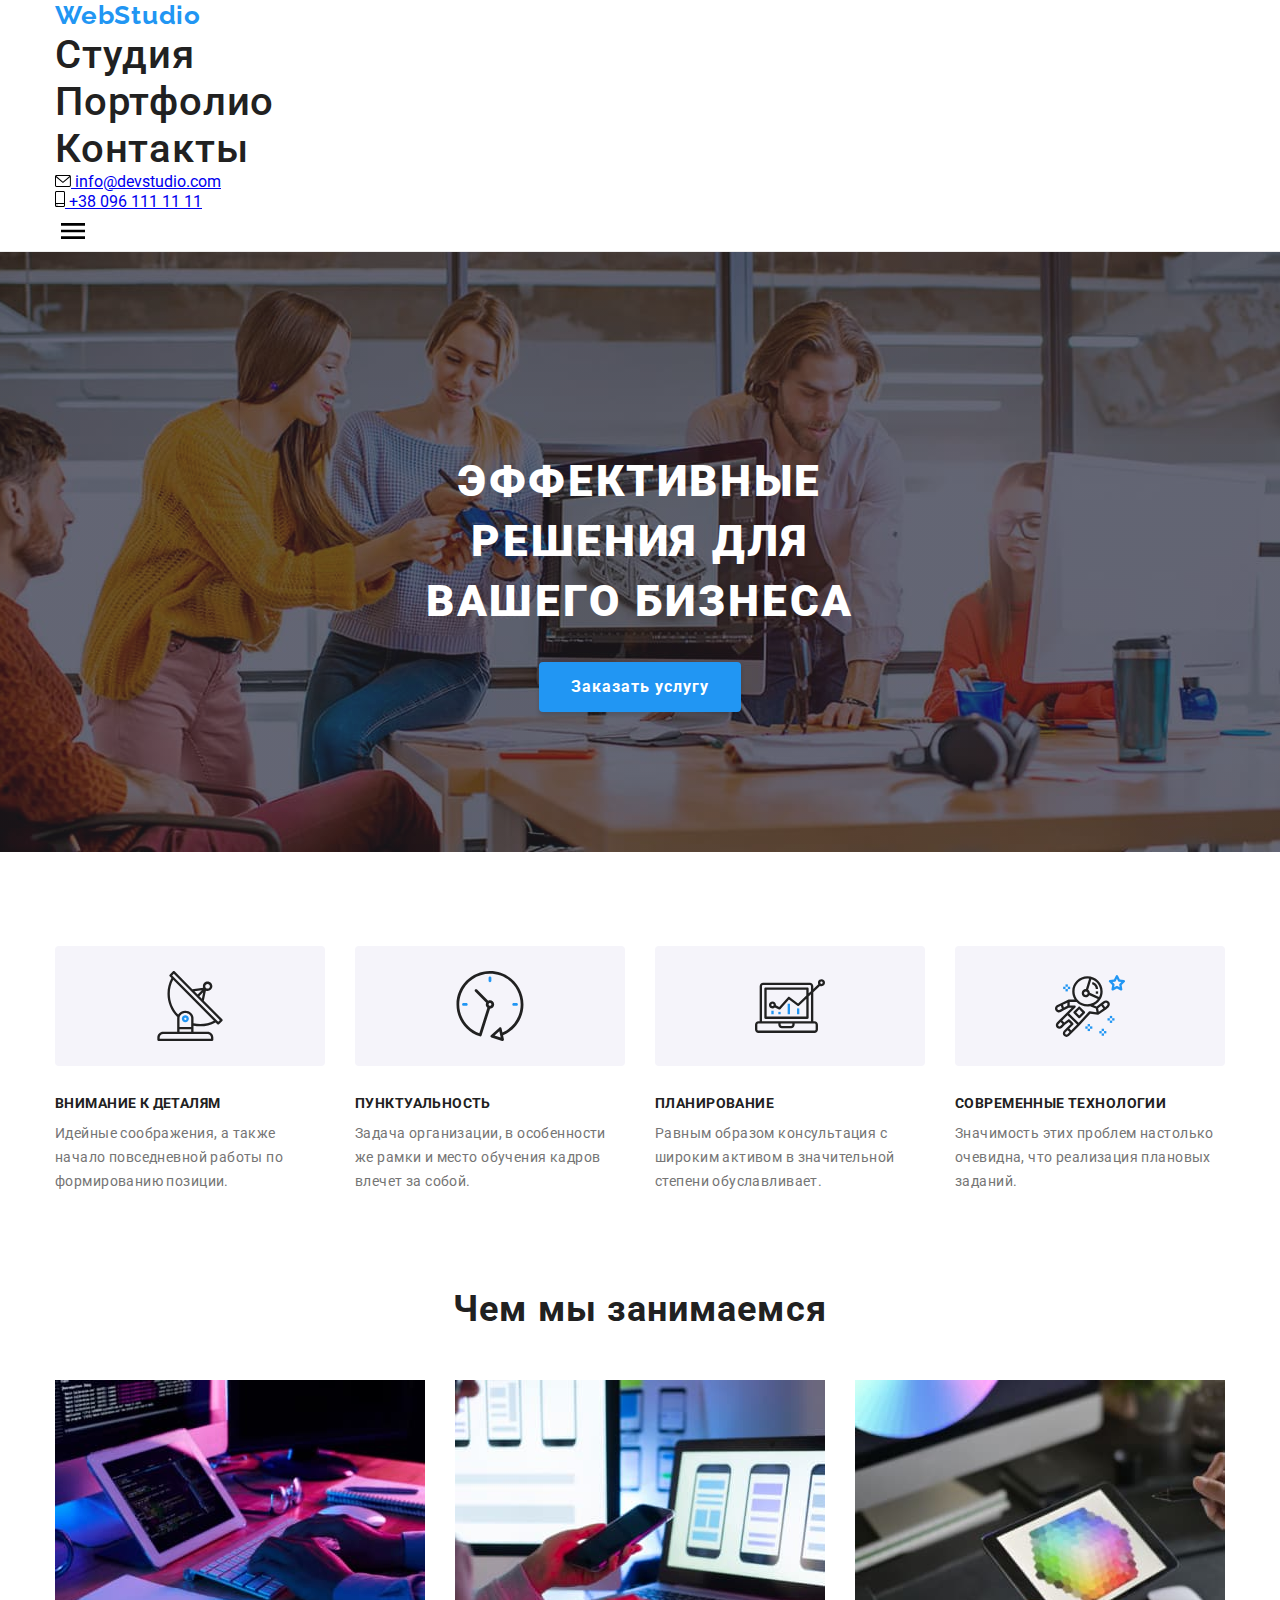
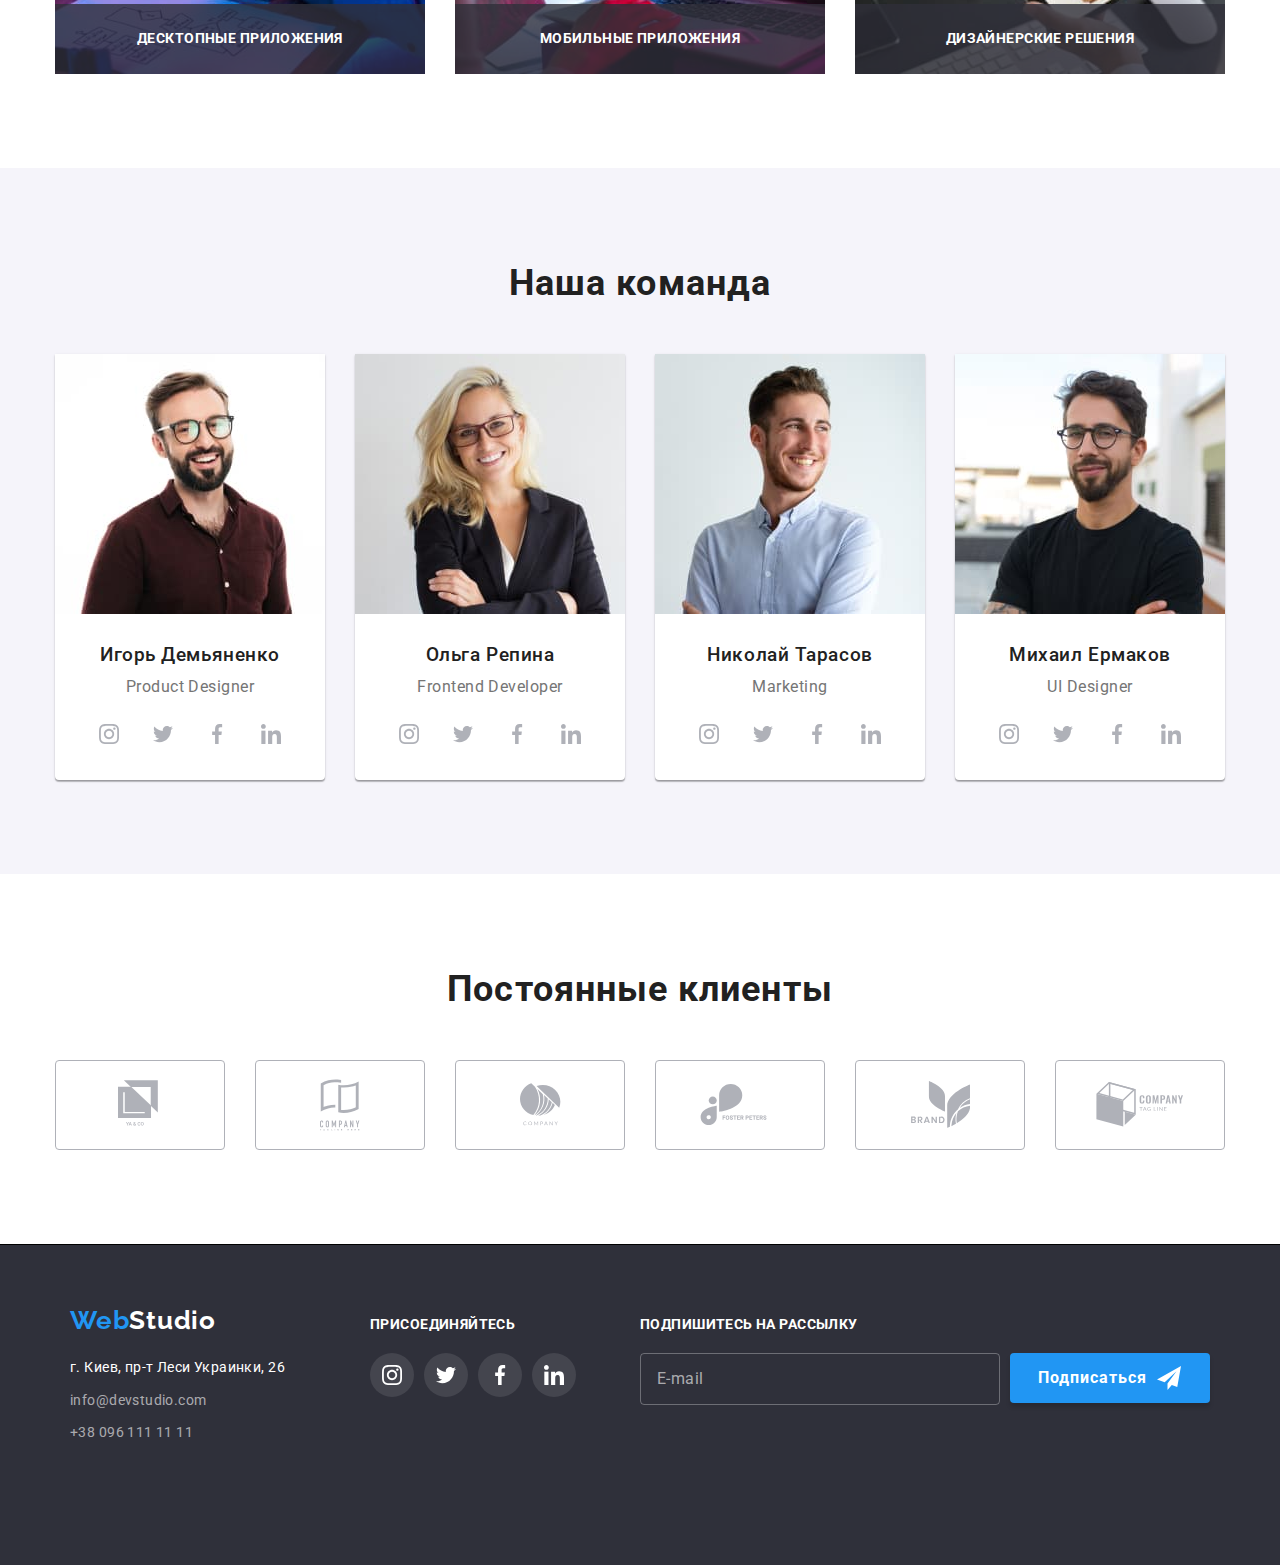
==== commit ed82cc63: "Добавляет стили к мобильному окну" ====
--- a/index.html
+++ b/index.html
@@ -74,14 +74,14 @@
           </li>
         </ul>
 
-        <button class="mobile-menu__btn">
+        <button class="mobile-menu__btn" data-menu-button>
           <svg class="mobile-menu__icon" width="24" height="20">
             <use
-              class="icon__menu--header"
+              class="icon__close--header"
               href="./images/background/icons.svg#icon-close_24px"
             ></use>
             <use
-              class="icon__close--header"
+              class="icon__menu--header"
               href="./images/background/icons.svg#icon-menu_24px"
             ></use>
           </svg>
@@ -90,7 +90,7 @@
     </header>
 
     <!-- Мобильное меню -->
-    <div class="mobile__menu">
+    <div class="mobile__menu" data-menu>
       <ul class="pagination list">
         <li class="pagination__item">
           <a
@@ -113,37 +113,39 @@
         </li>
       </ul>
 
-      <ul class="contacts list">
-        <li class="contacts__item">
-          <a class="contacts__link link--fixed-size" href="tel:+380961111111">
-            +38 096 111 11 11</a
-          >
-        </li>
-
-        <li class="contacts__item">
-          <a
-            class="contacts__link contacts__link--mail link--fixed-size"
-            href="mailto:info@devstudio.com"
-          >
-            info@devstudio.com</a
-          >
-        </li>
-      </ul>
-
-      <ul class="networks list">
-        <li class="networks__item">
-          <a class="networks__link" href="">Instagram</a>
-        </li>
-        <li class="networks__item">
-          <a class="networks__link" href="">Twitter</a>
-        </li>
-        <li class="networks__item">
-          <a class="networks__link" href="">Facebook</a>
-        </li>
-        <li class="networks__item">
-          <a class="networks__link" href="">LinkedIn</a>
-        </li>
-      </ul>
+      <div>
+        <ul class="contacts list">
+          <li class="contacts__item">
+            <a class="contacts__link link--fixed-size" href="tel:+380961111111">
+              +38 096 111 11 11</a
+            >
+          </li>
+
+          <li class="contacts__item">
+            <a
+              class="contacts__link contacts__link--mail link--fixed-size"
+              href="mailto:info@devstudio.com"
+            >
+              info@devstudio.com</a
+            >
+          </li>
+        </ul>
+
+        <ul class="networks list">
+          <li class="networks__item">
+            <a class="networks__link" href="">Instagram</a>
+          </li>
+          <li class="networks__item">
+            <a class="networks__link" href="">Twitter</a>
+          </li>
+          <li class="networks__item">
+            <a class="networks__link" href="">Facebook</a>
+          </li>
+          <li class="networks__item">
+            <a class="networks__link" href="">LinkedIn</a>
+          </li>
+        </ul>
+      </div>
     </div>
     <!-- Контент страницы -->
     <main>
@@ -877,5 +879,6 @@
       </div>
     </div> -->
     <script src="./js/modal.js"></script>
+    <script src="./js/menu.js"></script>
   </body>
 </html>
--- a/css/mein.min.css
+++ b/css/mein.min.css
@@ -1,2 +1,2 @@
-:root{--color-white: #ffffff;--color-dark: #2f303a;--color-accent: #2196f3;--background-color-elements: #f5f4fa;--color-text-major: #212121;--color-text-main: #757575;--color-icon: #afb1b8;--color-footer-form: rgba(255, 255, 255, 0.6);--background-color-work: rgba(47, 48, 58, 0.8);--background-color-gallery: rgba(33, 150, 243, 0.9);--background-color-modal: rgba(0, 0, 0, 0.2)}body{background-color:#ffffff;color:#757575;font-family:Roboto, sans-serif;font-weight:400;font-size:16px}.visually-hidden{position:absolute !important;clip:rect(1px 1px 1px 1px);clip:rect(1px, 1px, 1px, 1px);padding:0 !important;border:0 !important;height:1px !important;width:1px !important;overflow:hidden;margin-bottom:0}.list{list-style:none;margin:0;padding:0}button{font-family:inherit;cursor:pointer}h1,h2,h3,h4,p{margin-top:0}img{display:block;max-width:100%;height:auto}.container{width:100%;margin-left:auto;margin-right:auto;padding:0 15px}@media screen and (min-width: 480px){.container{width:480px}}@media screen and (min-width: 768px){.container{width:768px}}@media screen and (min-width: 1200px){.container{width:1200px}}.logo{color:var(--color-accent);font-family:Raleway, sans-serif;font-size:24px;line-height:1.17;letter-spacing:0.03em;text-decoration:none;font-weight:700}@media screen and (min-width: 1200px){.logo{font-size:26px;line-height:1.19}}.title{margin-bottom:50px;color:var(--color-text-major);font-weight:700;font-size:28px;line-height:1.17;text-align:center;letter-spacing:0.03em}@media screen and (min-width: 1200px){.title{margin-bottom:50px;font-size:36px}}@media screen and (min-width: 768){.pagination{display:flex;align-items:center}.pagination__link.current{color:var(--color-accent)}.pagination__item{position:relative}.pagination__item:not(:last-child){margin-right:50px}.pagination__link{display:inline-block;padding-top:32px;padding-bottom:32px}}@media screen and (min-width: 768){.contacts{display:flex;align-items:center}.contacts__link{display:flex;align-items:center;padding-top:32px;padding-bottom:32px;color:var(--color-text-main);text-decoration:none;transition:color 250ms cubic-bezier(0.4, 0, 0.2, 1)}.contacts__link:hover,.contacts__link:focus{color:var(--color-accent)}.contacts__icon{margin-right:10px;fill:currentColor;transition:color 250ms cubic-bezier(0.4, 0, 0.2, 1)}.contacts__link:hover .contacts__icon,.contacts__link:focus .contacts__icon{color:var(--color-accent)}.contacts__item:not(:last-child){margin-right:50px}}.social__item{width:44px;height:44px}.social__item:not(:last-child){margin-right:10px}.social__link{display:flex;justify-content:center;align-items:center;width:44px;height:44px;border-radius:50%;transition:background-color 250ms cubic-bezier(0.4, 0, 0.2, 1)}.social__link:hover,.social__link:focus{background-color:var(--color-accent)}.social__icon{fill:var(--color-icon);width:20px;height:20px;transition:fill 250ms cubic-bezier(0.4, 0, 0.2, 1)}.social__link:hover .social__icon,.social__link:focus .social__icon{fill:var(--color-white)}.address__text{color:var(--color-white);margin-bottom:9px}.address__item{color:rgba(255,255,255,0.6);transition:color 250ms cubic-bezier(0.4, 0, 0.2, 1);text-decoration:none;display:block}.address__item:hover,.address__item:focus{color:var(--color-accent)}.address__item:not(:last-child){margin-bottom:9px}.address__list{font-style:normal;font-size:14px;line-height:1.71;letter-spacing:0.03em}@media screen and (min-width: 768px) and (max-width: 1199.99px){.mailing{width:450px;margin-left:30px}}@media screen and (min-width: 1200px){.mailing{flex-basis:calc(100% / 2 - 30px)}}@media screen and (min-width: 1200px){.mailing-form{display:flex;align-items:flex-start}}.mailing-form__field{width:100%;display:block;margin-bottom:20px;padding:15px 16px 15px 16px;border:1px solid rgba(255,255,255,0.3);border-radius:4px;background-color:transparent;line-height:1.25;letter-spacing:0.03em;color:var(--color-footer-form);transition:border-color 250ms cubic-bezier(0.4, 0, 0.2, 1)}@media screen and (min-width: 1200px){.mailing-form__field{margin-right:10px;min-width:358px}}.mailing-form__field:focus,.mailing-form__field:hover{border-color:var(--color-accent)}.mailing-form__field::placeholder{line-height:1.25;letter-spacing:0.03em;color:var(--color-footer-form)}.mailing-form__btn{display:flex;align-items:center;padding:10px 29px 10px 28px;min-width:200px;line-height:1.88;font-weight:700;letter-spacing:0.06em;color:var(--color-white);background-color:var(--color-accent);box-shadow:0px 4px 4px rgba(0,0,0,0.15);border-radius:4px;border:none;transition:color 250ms cubic-bezier(0.4, 0, 0.2, 1),background-color 250ms cubic-bezier(0.4, 0, 0.2, 1)}@media screen and (max-width: 1199.98px){.mailing-form__btn{margin-left:auto;margin-right:auto}}.mailing-form__btn:hover,.mailing-form__btn:focus{color:var(--color-accent);background-color:var(--color-white)}.mailing-form__icon{width:24px;height:24px;margin-left:10px;fill:var(--color-white);transition:fill 250ms cubic-bezier(0.4, 0, 0.2, 1)}.mailing-form__btn:hover .mailing-form__icon,.mailing-form__btn:focus .mailing-form__icon{fill:var(--color-accent)}.navigation{margin-bottom:50px;display:flex;justify-content:center}.navigation__item:not(:last-child){margin-right:8px}.navigation__button{background-color:var(--background-color-elements);color:var(--color-text-major);font-weight:500;line-height:1.62;text-align:center;letter-spacing:0.03em;border-radius:4px;padding:6px 22px;border:none;text-align:center;transition:background-color 250ms cubic-bezier(0.4, 0, 0.2, 1),color 250ms cubic-bezier(0.4, 0, 0.2, 1),box-shadow 250ms cubic-bezier(0.4, 0, 0.2, 1)}.navigation__button:hover,.navigation__button:focus{background-color:var(--color-accent);color:var(--color-white);box-shadow:0px 3px 1px rgba(0,0,0,0.1),0px 1px 2px rgba(0,0,0,0.08),0px 2px 2px rgba(0,0,0,0.12)}.gallery{display:flex;flex-wrap:wrap;margin-left:-30px;margin-top:-30px}.gallery__item{flex-basis:calc(100% / 3 - 30px);margin-left:30px;margin-top:30px;transition:box-shadow 250ms cubic-bezier(0.4, 0, 0.2, 1);overflow:hidden}.gallery__item:focus,.gallery__item:hover{box-shadow:0px 1px 1px rgba(0,0,0,0.12),0px 4px 4px rgba(0,0,0,0.06),1px 4px 6px rgba(0,0,0,0.16)}.gallery__link{text-decoration:none;color:inherit}.gallery__animation{position:relative}.gallery__text{position:absolute;top:138%;left:0;height:100%;width:100%;padding:63px 24px;margin-bottom:0;font-size:18px;line-height:1.56;letter-spacing:0.03em;color:var(--color-white);background-color:var(--background-color-gallery);transition:top 250ms cubic-bezier(0.4, 0, 0.2, 1)}.gallery__item:hover .gallery__text,.gallery__item:focus .gallery__text{top:0}.gallery__container{padding:20px 24px;border-left:1px solid #eeeeee;border-right:1px solid #eeeeee;border-bottom:1px solid #eeeeee}.gallery__title{color:var(--color-text-major);font-weight:700;font-size:18px;line-height:2;letter-spacing:0.06em;margin-bottom:4px}.gallery__name{line-height:1.87;letter-spacing:0.03em;margin-bottom:0}.form__container{position:relative;display:block}.form__text{display:block;margin-bottom:4px;font-size:12px;line-height:1.17;letter-spacing:0.01em}.form__label{display:block;margin-bottom:10px}.form__field{padding:11px 12px 11px 42px;width:100%;border:1px solid rgba(33,33,33,0.2);border-radius:4px;font-size:14px;line-height:1.14;letter-spacing:0.01em;transition:border-color 250ms cubic-bezier(0.4, 0, 0.2, 1)}.form__label:hover .form__field,.form__label:focus .form__field{border-color:var(--color-accent)}.form__icon{position:absolute;top:50%;left:12px;transform:translateY(-50%);width:18px;height:18px;fill:var(--color-text-major);transition:fill 250ms cubic-bezier(0.4, 0, 0.2, 1)}.form__label:hover .form__icon,.form__label:focus .form__icon{fill:var(--color-accent)}.form__feedback{font-size:14px;line-height:1.14;letter-spacing:0.01em;color:inherit}.form__textarea{width:100%;resize:none;margin-bottom:20px;padding:12px 16px;height:120px;border:1px solid rgba(33,33,33,0.2);border-radius:4px;transition:border-color 250ms cubic-bezier(0.4, 0, 0.2, 1)}.form__textarea:hover,.form__textarea:focus{border-color:var(--color-accent)}.form__textarea::placeholder{font-size:14px;line-height:1.14;letter-spacing:0.01em;color:rgba(117,117,117,0.5)}.form__checkbox{position:relative;padding-left:24px;font-size:14px;line-height:1.71px;letter-spacing:0.03em}.form__square{position:absolute;top:50%;left:0;transform:translateY(-50%);width:16px;height:15px;border:2px solid var(--color-text-major);border-radius:1px;border-radius:2px;background-color:transparent}.form__link{color:var(--color-accent)}.form__agreement:checked+.form__square{border-color:var(--color-accent);background-color:var(--color-accent);background-image:url(../images/background/Vector.svg);background-size:contain;background-origin:border-box}.form__btn{display:block;margin-top:30px;margin-left:auto;margin-right:auto;padding:10px 56px;box-shadow:0px 4px 4px rgba(0,0,0,0.15);border-radius:4px;border:none;line-height:1.87;letter-spacing:0.06em;color:var(--color-white);background-color:var(--color-accent);transition:background-color 250ms cubic-bezier(0.4, 0, 0.2, 1),color 250ms cubic-bezier(0.4, 0, 0.2, 1)}.form__btn:hover,.form__btn:focus{background-color:var(--background-color-elements);color:var(--color-accent)}.backdrop{position:fixed;top:0;left:0;width:100%;height:100%;opacity:1;background-color:var(--background-color-modal);transition:opacity 5000ms cubic-bezier(0.4, 0, 0.2, 1)}.backdrop.is-hidden{opacity:0;visibility:hidden;pointer-events:none}.is-hidden .modal{transform:translate(0, -100%) scale(0.2)}.modal{position:absolute;top:50%;left:50%;transform:translate(-50%, -50%) scale(1);padding:40px;min-height:581px;width:528px;border-radius:4px;box-shadow:0px 1px 3px rgba(0,0,0,0.12),0px 1px 1px rgba(0,0,0,0.14),0px 2px 1px rgba(0,0,0,0.2);background-color:var(--color-white);transition:transform 250ms ease-in-out}.modal__btn-close{position:absolute;top:8px;right:8px;width:30px;height:30px;padding:5px;border:1px solid rgba(0,0,0,0.1);border-radius:50%;background-color:var(--color-white)}.modal__icon{width:18px;height:18px;transition:fill 250ms cubic-bezier(0.4, 0, 0.2, 1)}.modal__btn-close:hover .modal__icon,.modal__btn-close:focus .modal__icon{fill:var(--color-accent)}.modal__title{font-weight:bold;font-size:20px;line-height:1.15;text-align:center;letter-spacing:0.03em;color:var(--color-text-major)}.mobile__menu{position:fixed;top:0;left:0;width:100%;height:100vh;padding:48px 40px 48px 40px;background-color:var(--color-white);opacity:1}.mobile-menu__btn{position:relative;z-index:10;width:40px;height:40px;display:flex;justify-content:space-between;align-items:center;border:none;background-color:transparent}.mobile-menu__icon{fill:#000000;transition:fill 250ms cubic-bezier(0.4, 0, 0.2, 1)}.mobile-menu__icon:focus,.mobile-menu__icon:hover{fill:var(--color-accent)}@media screen and (max-width: 767.99px){.pagination{margin-bottom:302px}}@media screen and (max-width: 767.99px){.pagination__item{margin-bottom:32px}}.pagination__link{font-weight:500;font-size:40px;line-height:1.18;text-align:center;letter-spacing:0.02em;text-decoration:none;color:var(--color-text-major);transition:color 250ms cubic-bezier(0.4, 0, 0.2, 1)}.pagination__link:hover,.pagination__link:focus{color:var(--color-accent)}@media screen and (max-width: 767.99px){.contacts{margin-bottom:64px}}@media screen and (max-width: 767.99px){.contacts__item:not(:last-child){margin-bottom:32px}}@media screen and (max-width: 767.99px){.contacts__link{font-weight:500;font-size:34px;line-height:1.18;letter-spacing:0.02em;text-decoration:none;color:var(--color-accent)}}@media screen and (max-width: 767.99px){.contacts__link--mail{font-weight:500;font-size:24px;line-height:1.17;letter-spacing:0.02em;color:var(--color-text-main)}}.networks{display:flex}.networks__item:not(:last-child){border-right:1px solid rgba(33,33,33,0.2);padding-right:10px}.networks__item:not(:first-child){padding-left:10px}.networks__link{text-decoration:none;font-weight:500;font-size:18px;line-height:1.22;letter-spacing:0.02em;color:var(--color-accent)}.header{border-bottom:1px solid #ececec}@media screen and (min-width: 768){.current::after{content:"";display:inline-block;position:absolute;left:0;bottom:0;width:100%;height:4px;border-radius:2px;background-color:var(--color-accent)}.link--fixed-size{font-weight:500;font-size:14px;line-height:1.14;letter-spacing:0.02em}.header__container{display:flex;align-items:center;justify-content:flex-end}.main-nav{display:flex;align-items:center;margin-bottom:0;margin-right:auto}.logo__header{margin-right:93px}.logo--dark{color:#000000}}@media screen and (max-width: 767.99px){.desktop{display:none}}.hero{width:100%;height:400px;margin-left:auto;margin-right:auto;padding-top:118px;padding-bottom:118px;background-size:cover;background-repeat:no-repeat;background-position:center;background-color:var(--color-dark);background-image:linear-gradient(rgba(47,48,58,0.4), rgba(47,48,58,0.4)),url(../images/background/Header480x400.jpg)}@media (min-device-pixel-ratio: 2), (-webkit-min-device-pixel-ratio: 2), (min-resolution: 192dpi), (min-resolution: 2dppx){.hero{background-image:linear-gradient(rgba(47,48,58,0.4), rgba(47,48,58,0.4)),url(../images/background/Header480x400-2x.jpg)}}@media screen and (min-width: 768px){.hero{height:400px;background-image:linear-gradient(rgba(47,48,58,0.4), rgba(47,48,58,0.4)),url(../images/background/Header768x400.jpg)}}@media screen and (min-width: 768px) and (min-device-pixel-ratio: 2), screen and (min-width: 768px) and (-webkit-min-device-pixel-ratio: 2), screen and (min-width: 768px) and (min-resolution: 192dpi), screen and (min-width: 768px) and (min-resolution: 2dppx){.hero{background-image:linear-gradient(rgba(47,48,58,0.4), rgba(47,48,58,0.4)),url(../images/background/Header768x400-2x.jpg)}}@media screen and (min-width: 1200px){.hero{padding-top:200px;padding-bottom:200px;height:600px;background-image:linear-gradient(rgba(47,48,58,0.4), rgba(47,48,58,0.4)),url(../images/background/Header1600x600.jpg)}}@media screen and (min-width: 1200px) and (min-device-pixel-ratio: 2), screen and (min-width: 1200px) and (-webkit-min-device-pixel-ratio: 2), screen and (min-width: 1200px) and (min-resolution: 192dpi), screen and (min-width: 1200px) and (min-resolution: 2dppx){.hero{background-image:linear-gradient(rgba(47,48,58,0.4), rgba(47,48,58,0.4)),url(../images/background/Header1600x600-2x.jpg)}}.hero__content{width:calc(100% / 4 * 3);margin:0 auto;text-align:center}@media screen and (min-width: 767px){.hero__content{width:calc(100% / 6 * 3)}}@media screen and (min-width: 1200px){.hero__content{width:calc(100% / 12 * 5)}}.hero__title{color:var(--color-white);font-weight:900;font-size:26px;line-height:1.62;text-align:center;letter-spacing:0.06em;text-transform:uppercase;margin-bottom:30px}@media screen and (min-width: 1200px){.hero__title{font-size:44px;line-height:1.36}}.hero__button{font-weight:700;line-height:1.88;align-items:center;letter-spacing:0.06em;color:var(--color-white);background-color:var(--color-accent);transition:color 250ms cubic-bezier(0.4, 0, 0.2, 1),background-color 250ms cubic-bezier(0.4, 0, 0.2, 1),box-shadow 250ms cubic-bezier(0.4, 0, 0.2, 1);border:none;box-shadow:0px 4px 4px rgba(0,0,0,0.15);border-radius:4px;padding:10px 32px;text-align:center;min-width:200px}.hero__button:hover,.hero__button:focus{color:var(--color-accent);background-color:var(--color-white);box-shadow:0px 4px 4px rgba(0,0,0,0.15)}.advantages{padding:60px 0}@media screen and (min-width: 1200px){.advantages{padding:94px 0}}.advantages__content{display:flex;flex-wrap:wrap;margin-left:-30px;margin-top:-30px}.advantages__item{flex-basis:calc(100% - 30px);margin-left:30px;margin-top:30px}@media screen and (min-width: 767px){.advantages__item{flex-basis:calc(100% / 2 - 30px)}}@media screen and (min-width: 1200px){.advantages__item{flex-basis:calc(100% / 4 - 30px)}}.advantages__box-icon{display:flex;justify-content:center;align-items:center;max-width:450px;height:120px;margin-bottom:30px;border-radius:4px;background-color:var(--background-color-elements)}@media screen and (min-width: 767px){.advantages__box-icon{width:354px}}@media screen and (min-width: 1200px){.advantages__box-icon{width:270px}}.advantages__icon{display:block;width:70px;height:70px}.advantages__subtitle{color:var(--color-text-major);font-weight:700;font-size:14px;line-height:1.14;letter-spacing:0.03em;text-transform:uppercase;text-align:center;margin-bottom:10px}@media screen and (min-width: 767px){.advantages__subtitle{text-align:left}}.advantages__text{font-size:14px;line-height:1.71;letter-spacing:0.03em;margin-bottom:0}.development{display:none;padding-bottom:94px}@media screen and (min-width: 1200px){.development{display:block}}.development__content{display:flex;flex-wrap:wrap;margin-left:-30px;margin-top:-30px}.development__item{position:relative;flex-basis:calc(100% / 3 - 30px);margin-left:30px;margin-top:30px}.development__text{position:absolute;bottom:0;right:0;width:100%;padding:27px 0 27px 0;margin-bottom:0;text-align:center;background-color:var(--background-color-work);color:var(--color-white);font-weight:700;font-size:14px;line-height:1.14;letter-spacing:0.03em;text-transform:uppercase}.team{background-color:var(--background-color-elements);padding:60px 0}@media screen and (min-width: 1200px){.team{padding:94px 0}}.team__content{padding-top:30px;padding-bottom:16px}.team__member{color:var(--color-text-major);font-weight:500;line-height:1.19;text-align:center;letter-spacing:0.03em;margin-bottom:10px}.team__position{line-height:1.19;text-align:center;letter-spacing:0.03em;margin-bottom:0}.social--team{display:flex;justify-content:center}.team__item{padding-bottom:24px;background-color:var(--color-white);box-shadow:0px 1px 3px rgba(0,0,0,0.12),0px 1px 1px rgba(0,0,0,0.14),0px 2px 1px rgba(0,0,0,0.2);border-radius:0px 0px 4px 4px}.team__cards{margin-left:-30px;margin-top:-30px}@media screen and (min-width: 768px){.team__cards{display:flex;flex-wrap:wrap}}.team__item{margin-left:30px;margin-top:30px}@media screen and (min-width: 768px){.team__item{flex-basis:calc(100% / 2 - 30px)}}@media screen and (min-width: 1200px){.team__item{flex-basis:calc(100% / 4 - 30px)}}.clients{padding:60px 0 60px 0}@media screen and (min-width: 1200px){.clients{padding:94px 0 94px 0}}.clients__content{display:flex;flex-wrap:wrap;margin-left:-30px;margin-top:-30px}.clients__item{margin-left:30px;margin-top:30px;flex-basis:calc(100% / 2 - 30px)}@media screen and (min-width: 768px){.clients__item{flex-basis:calc((100% - 15px * 6) / 3)}}@media screen and (min-width: 1200px){.clients__item{flex-basis:calc((100% - 15px * 12) / 6)}}.clients__link{display:flex;justify-content:center;align-items:center;width:100%;height:90px;transition:border-color 250ms cubic-bezier(0.4, 0, 0.2, 1);border:1px solid var(--color-icon);border-radius:4px}@media screen and (min-width: 768px){.clients__link{width:226px}}@media screen and (min-width: 1200px){.clients__link{width:170px}}.clients__link:hover,.clients__link:focus{border-color:var(--color-accent)}.clients__icon{fill:var(--color-icon);transition:fill 250ms cubic-bezier(0.4, 0, 0.2, 1)}.clients__link:hover .clients__icon,.clients__link:focus .clients__icon{fill:var(--color-accent)}.footer{background-color:var(--color-dark);padding-top:60px;padding-bottom:60px;border-top:1px solid #000000}.footer__container{text-align:center}@media screen and (min-width: 768px){.footer__container{display:flex;flex-wrap:wrap;justify-content:center;margin-left:-30px;margin-top:-30px}}@media screen and (min-width: 1200px){.footer__container{align-items:baseline}}.footer__section{margin-bottom:60px}@media screen and (min-width: 768px){.footer__section{margin-left:30px;margin-top:30px;flex-basis:calc(100% / 2 - 30px)}}@media screen and (min-width: 1200px){.footer__section{margin-left:30px;margin-top:30px;flex-basis:calc(100% / 4 - 30px);text-align:start}}.logo-footer{display:block;margin-bottom:20px}.logo--light{color:var(--color-white)}.footer__title{font-size:14px;line-height:1.14;letter-spacing:0.03em;text-transform:uppercase;color:var(--color-white);margin-bottom:20px}@media screen and (min-width: 1200px){.footer__title{text-align:start}}.footer__social{display:flex;justify-content:center;padding:0}@media screen and (min-width: 1200px){.footer__social{justify-content:start}}.footer__item:not(:last-child){margin-right:10px}.footer__link{background-color:rgba(255,255,255,0.1);transition:background-color 250ms cubic-bezier(0.4, 0, 0.2, 1)}.footer__link:focus,.footer__link:hover{background-color:var(--color-accent)}.footer__icon{fill:var(--color-white)}.portfolio{padding:94px 0}
+:root{--color-white: #ffffff;--color-dark: #2f303a;--color-accent: #2196f3;--background-color-elements: #f5f4fa;--color-text-major: #212121;--color-text-main: #757575;--color-icon: #afb1b8;--color-footer-form: rgba(255, 255, 255, 0.6);--background-color-work: rgba(47, 48, 58, 0.8);--background-color-gallery: rgba(33, 150, 243, 0.9);--background-color-modal: rgba(0, 0, 0, 0.2)}body{background-color:#ffffff;color:#757575;font-family:Roboto, sans-serif;font-weight:400;font-size:16px}.visually-hidden{position:absolute !important;clip:rect(1px 1px 1px 1px);clip:rect(1px, 1px, 1px, 1px);padding:0 !important;border:0 !important;height:1px !important;width:1px !important;overflow:hidden;margin-bottom:0}.list{list-style:none;margin:0;padding:0}button{font-family:inherit;cursor:pointer}h1,h2,h3,h4,p{margin-top:0}img{display:block;max-width:100%;height:auto}.container{width:100%;margin-left:auto;margin-right:auto;padding:0 15px}@media screen and (min-width: 480px){.container{width:480px}}@media screen and (min-width: 768px){.container{width:768px}}@media screen and (min-width: 1200px){.container{width:1200px}}.logo{color:var(--color-accent);font-family:Raleway, sans-serif;font-size:24px;line-height:1.17;letter-spacing:0.03em;text-decoration:none;font-weight:700}@media screen and (min-width: 1200px){.logo{font-size:26px;line-height:1.19}}.title{margin-bottom:50px;color:var(--color-text-major);font-weight:700;font-size:28px;line-height:1.17;text-align:center;letter-spacing:0.03em}@media screen and (min-width: 1200px){.title{margin-bottom:50px;font-size:36px}}@media screen and (min-width: 768){.pagination{display:flex;align-items:center}.pagination__link.current{color:var(--color-accent)}.pagination__item{position:relative}.pagination__item:not(:last-child){margin-right:50px}.pagination__link{display:inline-block;padding-top:32px;padding-bottom:32px}}@media screen and (min-width: 768){.contacts{display:flex;align-items:center}.contacts__link{display:flex;align-items:center;padding-top:32px;padding-bottom:32px;color:var(--color-text-main);text-decoration:none;transition:color 250ms cubic-bezier(0.4, 0, 0.2, 1)}.contacts__link:hover,.contacts__link:focus{color:var(--color-accent)}.contacts__icon{margin-right:10px;fill:currentColor;transition:color 250ms cubic-bezier(0.4, 0, 0.2, 1)}.contacts__link:hover .contacts__icon,.contacts__link:focus .contacts__icon{color:var(--color-accent)}.contacts__item:not(:last-child){margin-right:50px}}.social__item{width:44px;height:44px}.social__item:not(:last-child){margin-right:10px}.social__link{display:flex;justify-content:center;align-items:center;width:44px;height:44px;border-radius:50%;transition:background-color 250ms cubic-bezier(0.4, 0, 0.2, 1)}.social__link:hover,.social__link:focus{background-color:var(--color-accent)}.social__icon{fill:var(--color-icon);width:20px;height:20px;transition:fill 250ms cubic-bezier(0.4, 0, 0.2, 1)}.social__link:hover .social__icon,.social__link:focus .social__icon{fill:var(--color-white)}.address__text{color:var(--color-white);margin-bottom:9px}.address__item{color:rgba(255,255,255,0.6);transition:color 250ms cubic-bezier(0.4, 0, 0.2, 1);text-decoration:none;display:block}.address__item:hover,.address__item:focus{color:var(--color-accent)}.address__item:not(:last-child){margin-bottom:9px}.address__list{font-style:normal;font-size:14px;line-height:1.71;letter-spacing:0.03em}@media screen and (min-width: 768px) and (max-width: 1199.99px){.mailing{width:450px;margin-left:30px}}@media screen and (min-width: 1200px){.mailing{flex-basis:calc(100% / 2 - 30px)}}@media screen and (min-width: 1200px){.mailing-form{display:flex;align-items:flex-start}}.mailing-form__field{width:100%;display:block;margin-bottom:20px;padding:15px 16px 15px 16px;border:1px solid rgba(255,255,255,0.3);border-radius:4px;background-color:transparent;line-height:1.25;letter-spacing:0.03em;color:var(--color-footer-form);transition:border-color 250ms cubic-bezier(0.4, 0, 0.2, 1)}@media screen and (min-width: 1200px){.mailing-form__field{margin-right:10px;min-width:358px}}.mailing-form__field:focus,.mailing-form__field:hover{border-color:var(--color-accent)}.mailing-form__field::placeholder{line-height:1.25;letter-spacing:0.03em;color:var(--color-footer-form)}.mailing-form__btn{display:flex;align-items:center;padding:10px 29px 10px 28px;min-width:200px;line-height:1.88;font-weight:700;letter-spacing:0.06em;color:var(--color-white);background-color:var(--color-accent);box-shadow:0px 4px 4px rgba(0,0,0,0.15);border-radius:4px;border:none;transition:color 250ms cubic-bezier(0.4, 0, 0.2, 1),background-color 250ms cubic-bezier(0.4, 0, 0.2, 1)}@media screen and (max-width: 1199.98px){.mailing-form__btn{margin-left:auto;margin-right:auto}}.mailing-form__btn:hover,.mailing-form__btn:focus{color:var(--color-accent);background-color:var(--color-white)}.mailing-form__icon{width:24px;height:24px;margin-left:10px;fill:var(--color-white);transition:fill 250ms cubic-bezier(0.4, 0, 0.2, 1)}.mailing-form__btn:hover .mailing-form__icon,.mailing-form__btn:focus .mailing-form__icon{fill:var(--color-accent)}.navigation{margin-bottom:50px;display:flex;justify-content:center}.navigation__item:not(:last-child){margin-right:8px}.navigation__button{background-color:var(--background-color-elements);color:var(--color-text-major);font-weight:500;line-height:1.62;text-align:center;letter-spacing:0.03em;border-radius:4px;padding:6px 22px;border:none;text-align:center;transition:background-color 250ms cubic-bezier(0.4, 0, 0.2, 1),color 250ms cubic-bezier(0.4, 0, 0.2, 1),box-shadow 250ms cubic-bezier(0.4, 0, 0.2, 1)}.navigation__button:hover,.navigation__button:focus{background-color:var(--color-accent);color:var(--color-white);box-shadow:0px 3px 1px rgba(0,0,0,0.1),0px 1px 2px rgba(0,0,0,0.08),0px 2px 2px rgba(0,0,0,0.12)}.gallery{display:flex;flex-wrap:wrap;margin-left:-30px;margin-top:-30px}.gallery__item{flex-basis:calc(100% / 3 - 30px);margin-left:30px;margin-top:30px;transition:box-shadow 250ms cubic-bezier(0.4, 0, 0.2, 1);overflow:hidden}.gallery__item:focus,.gallery__item:hover{box-shadow:0px 1px 1px rgba(0,0,0,0.12),0px 4px 4px rgba(0,0,0,0.06),1px 4px 6px rgba(0,0,0,0.16)}.gallery__link{text-decoration:none;color:inherit}.gallery__animation{position:relative}.gallery__text{position:absolute;top:138%;left:0;height:100%;width:100%;padding:63px 24px;margin-bottom:0;font-size:18px;line-height:1.56;letter-spacing:0.03em;color:var(--color-white);background-color:var(--background-color-gallery);transition:top 250ms cubic-bezier(0.4, 0, 0.2, 1)}.gallery__item:hover .gallery__text,.gallery__item:focus .gallery__text{top:0}.gallery__container{padding:20px 24px;border-left:1px solid #eeeeee;border-right:1px solid #eeeeee;border-bottom:1px solid #eeeeee}.gallery__title{color:var(--color-text-major);font-weight:700;font-size:18px;line-height:2;letter-spacing:0.06em;margin-bottom:4px}.gallery__name{line-height:1.87;letter-spacing:0.03em;margin-bottom:0}.form__container{position:relative;display:block}.form__text{display:block;margin-bottom:4px;font-size:12px;line-height:1.17;letter-spacing:0.01em}.form__label{display:block;margin-bottom:10px}.form__field{padding:11px 12px 11px 42px;width:100%;border:1px solid rgba(33,33,33,0.2);border-radius:4px;font-size:14px;line-height:1.14;letter-spacing:0.01em;transition:border-color 250ms cubic-bezier(0.4, 0, 0.2, 1)}.form__label:hover .form__field,.form__label:focus .form__field{border-color:var(--color-accent)}.form__icon{position:absolute;top:50%;left:12px;transform:translateY(-50%);width:18px;height:18px;fill:var(--color-text-major);transition:fill 250ms cubic-bezier(0.4, 0, 0.2, 1)}.form__label:hover .form__icon,.form__label:focus .form__icon{fill:var(--color-accent)}.form__feedback{font-size:14px;line-height:1.14;letter-spacing:0.01em;color:inherit}.form__textarea{width:100%;resize:none;margin-bottom:20px;padding:12px 16px;height:120px;border:1px solid rgba(33,33,33,0.2);border-radius:4px;transition:border-color 250ms cubic-bezier(0.4, 0, 0.2, 1)}.form__textarea:hover,.form__textarea:focus{border-color:var(--color-accent)}.form__textarea::placeholder{font-size:14px;line-height:1.14;letter-spacing:0.01em;color:rgba(117,117,117,0.5)}.form__checkbox{position:relative;padding-left:24px;font-size:14px;line-height:1.71px;letter-spacing:0.03em}.form__square{position:absolute;top:50%;left:0;transform:translateY(-50%);width:16px;height:15px;border:2px solid var(--color-text-major);border-radius:1px;border-radius:2px;background-color:transparent}.form__link{color:var(--color-accent)}.form__agreement:checked+.form__square{border-color:var(--color-accent);background-color:var(--color-accent);background-image:url(../images/background/Vector.svg);background-size:contain;background-origin:border-box}.form__btn{display:block;margin-top:30px;margin-left:auto;margin-right:auto;padding:10px 56px;box-shadow:0px 4px 4px rgba(0,0,0,0.15);border-radius:4px;border:none;line-height:1.87;letter-spacing:0.06em;color:var(--color-white);background-color:var(--color-accent);transition:background-color 250ms cubic-bezier(0.4, 0, 0.2, 1),color 250ms cubic-bezier(0.4, 0, 0.2, 1)}.form__btn:hover,.form__btn:focus{background-color:var(--background-color-elements);color:var(--color-accent)}.backdrop{position:fixed;top:0;left:0;width:100%;height:100%;opacity:1;background-color:var(--background-color-modal);transition:opacity 5000ms cubic-bezier(0.4, 0, 0.2, 1)}.backdrop.is-hidden{opacity:0;visibility:hidden;pointer-events:none}.is-hidden .modal{transform:translate(0, -100%) scale(0.2)}.modal{position:absolute;top:50%;left:50%;transform:translate(-50%, -50%) scale(1);padding:40px;min-height:581px;width:528px;border-radius:4px;box-shadow:0px 1px 3px rgba(0,0,0,0.12),0px 1px 1px rgba(0,0,0,0.14),0px 2px 1px rgba(0,0,0,0.2);background-color:var(--color-white);transition:transform 250ms ease-in-out}.modal__btn-close{position:absolute;top:8px;right:8px;width:30px;height:30px;padding:5px;border:1px solid rgba(0,0,0,0.1);border-radius:50%;background-color:var(--color-white)}.modal__icon{width:18px;height:18px;transition:fill 250ms cubic-bezier(0.4, 0, 0.2, 1)}.modal__btn-close:hover .modal__icon,.modal__btn-close:focus .modal__icon{fill:var(--color-accent)}.modal__title{font-weight:bold;font-size:20px;line-height:1.15;text-align:center;letter-spacing:0.03em;color:var(--color-text-major)}.mobile__menu{position:fixed;display:flex;flex-direction:column;justify-content:space-between;top:0;left:-100%;width:100%;height:100vh;padding:48px 40px 48px 40px;background-color:var(--color-white);transition:right 300ms}.mobile__menu.is-open{left:0}.mobile-menu__btn{position:relative;z-index:10;width:40px;height:40px;display:flex;justify-content:space-between;align-items:center;border:none;background-color:transparent}.icon__close--header{display:none}.is-open .icon__close--header{display:block}.is-open .icon__menu--header{display:none}.mobile-menu__icon{fill:#000000;transition:fill 250ms cubic-bezier(0.4, 0, 0.2, 1)}.mobile-menu__icon:focus,.mobile-menu__icon:hover{fill:var(--color-accent)}@media screen and (max-width: 767.99px){.pagination{align-items:flex-start}}@media screen and (max-width: 767.99px){.pagination__item{margin-bottom:32px}}.pagination__link{font-weight:500;font-size:40px;line-height:1.18;text-align:center;letter-spacing:0.02em;text-decoration:none;color:var(--color-text-major);transition:color 250ms cubic-bezier(0.4, 0, 0.2, 1)}.pagination__link:hover,.pagination__link:focus{color:var(--color-accent)}@media screen and (max-width: 767.99px){.contacts{margin-bottom:64px}}@media screen and (max-width: 767.99px){.contacts__item:not(:last-child){margin-bottom:32px}}@media screen and (max-width: 767.99px){.contacts__link{font-weight:500;font-size:34px;line-height:1.18;letter-spacing:0.02em;text-decoration:none;color:var(--color-accent)}}@media screen and (max-width: 767.99px){.contacts__link--mail{font-weight:500;font-size:24px;line-height:1.17;letter-spacing:0.02em;color:var(--color-text-main)}}.networks{display:flex}.networks__item:not(:last-child){border-right:1px solid rgba(33,33,33,0.2);padding-right:10px}.networks__item:not(:first-child){padding-left:10px}.networks__link{text-decoration:none;font-weight:500;font-size:18px;line-height:1.22;letter-spacing:0.02em;color:var(--color-accent)}.header{border-bottom:1px solid #ececec}@media screen and (min-width: 768){.current::after{content:"";display:inline-block;position:absolute;left:0;bottom:0;width:100%;height:4px;border-radius:2px;background-color:var(--color-accent)}.link--fixed-size{font-weight:500;font-size:14px;line-height:1.14;letter-spacing:0.02em}.header__container{display:flex}}@media screen and (min-width: 768) and (min-width: 1200px){.header__container{align-items:center;justify-content:flex-end}}@media screen and (min-width: 768){.main-nav{display:flex;align-items:center;margin-bottom:0;margin-right:auto}.logo__header{margin-right:93px}.logo--dark{color:#000000}}@media screen and (max-width: 767.99px){.desktop{display:none}}.hero{width:100%;height:400px;margin-left:auto;margin-right:auto;padding-top:118px;padding-bottom:118px;background-size:cover;background-repeat:no-repeat;background-position:center;background-color:var(--color-dark);background-image:linear-gradient(rgba(47,48,58,0.4), rgba(47,48,58,0.4)),url(../images/background/Header480x400.jpg)}@media (min-device-pixel-ratio: 2), (-webkit-min-device-pixel-ratio: 2), (min-resolution: 192dpi), (min-resolution: 2dppx){.hero{background-image:linear-gradient(rgba(47,48,58,0.4), rgba(47,48,58,0.4)),url(../images/background/Header480x400-2x.jpg)}}@media screen and (min-width: 768px){.hero{height:400px;background-image:linear-gradient(rgba(47,48,58,0.4), rgba(47,48,58,0.4)),url(../images/background/Header768x400.jpg)}}@media screen and (min-width: 768px) and (min-device-pixel-ratio: 2), screen and (min-width: 768px) and (-webkit-min-device-pixel-ratio: 2), screen and (min-width: 768px) and (min-resolution: 192dpi), screen and (min-width: 768px) and (min-resolution: 2dppx){.hero{background-image:linear-gradient(rgba(47,48,58,0.4), rgba(47,48,58,0.4)),url(../images/background/Header768x400-2x.jpg)}}@media screen and (min-width: 1200px){.hero{padding-top:200px;padding-bottom:200px;height:600px;background-image:linear-gradient(rgba(47,48,58,0.4), rgba(47,48,58,0.4)),url(../images/background/Header1600x600.jpg)}}@media screen and (min-width: 1200px) and (min-device-pixel-ratio: 2), screen and (min-width: 1200px) and (-webkit-min-device-pixel-ratio: 2), screen and (min-width: 1200px) and (min-resolution: 192dpi), screen and (min-width: 1200px) and (min-resolution: 2dppx){.hero{background-image:linear-gradient(rgba(47,48,58,0.4), rgba(47,48,58,0.4)),url(../images/background/Header1600x600-2x.jpg)}}.hero__content{width:calc(100% / 4 * 3);margin:0 auto;text-align:center}@media screen and (min-width: 767px){.hero__content{width:calc(100% / 6 * 3)}}@media screen and (min-width: 1200px){.hero__content{width:calc(100% / 12 * 5)}}.hero__title{color:var(--color-white);font-weight:900;font-size:26px;line-height:1.62;text-align:center;letter-spacing:0.06em;text-transform:uppercase;margin-bottom:30px}@media screen and (min-width: 1200px){.hero__title{font-size:44px;line-height:1.36}}.hero__button{font-weight:700;line-height:1.88;align-items:center;letter-spacing:0.06em;color:var(--color-white);background-color:var(--color-accent);transition:color 250ms cubic-bezier(0.4, 0, 0.2, 1),background-color 250ms cubic-bezier(0.4, 0, 0.2, 1),box-shadow 250ms cubic-bezier(0.4, 0, 0.2, 1);border:none;box-shadow:0px 4px 4px rgba(0,0,0,0.15);border-radius:4px;padding:10px 32px;text-align:center;min-width:200px}.hero__button:hover,.hero__button:focus{color:var(--color-accent);background-color:var(--color-white);box-shadow:0px 4px 4px rgba(0,0,0,0.15)}.advantages{padding:60px 0}@media screen and (min-width: 1200px){.advantages{padding:94px 0}}.advantages__content{display:flex;flex-wrap:wrap;margin-left:-30px;margin-top:-30px}.advantages__item{flex-basis:calc(100% - 30px);margin-left:30px;margin-top:30px}@media screen and (min-width: 767px){.advantages__item{flex-basis:calc(100% / 2 - 30px)}}@media screen and (min-width: 1200px){.advantages__item{flex-basis:calc(100% / 4 - 30px)}}.advantages__box-icon{display:flex;justify-content:center;align-items:center;max-width:450px;height:120px;margin-bottom:30px;border-radius:4px;background-color:var(--background-color-elements)}@media screen and (min-width: 767px){.advantages__box-icon{width:354px}}@media screen and (min-width: 1200px){.advantages__box-icon{width:270px}}.advantages__icon{display:block;width:70px;height:70px}.advantages__subtitle{color:var(--color-text-major);font-weight:700;font-size:14px;line-height:1.14;letter-spacing:0.03em;text-transform:uppercase;text-align:center;margin-bottom:10px}@media screen and (min-width: 767px){.advantages__subtitle{text-align:left}}.advantages__text{font-size:14px;line-height:1.71;letter-spacing:0.03em;margin-bottom:0}.development{display:none;padding-bottom:94px}@media screen and (min-width: 1200px){.development{display:block}}.development__content{display:flex;flex-wrap:wrap;margin-left:-30px;margin-top:-30px}.development__item{position:relative;flex-basis:calc(100% / 3 - 30px);margin-left:30px;margin-top:30px}.development__text{position:absolute;bottom:0;right:0;width:100%;padding:27px 0 27px 0;margin-bottom:0;text-align:center;background-color:var(--background-color-work);color:var(--color-white);font-weight:700;font-size:14px;line-height:1.14;letter-spacing:0.03em;text-transform:uppercase}.team{background-color:var(--background-color-elements);padding:60px 0}@media screen and (min-width: 1200px){.team{padding:94px 0}}.team__content{padding-top:30px;padding-bottom:16px}.team__member{color:var(--color-text-major);font-weight:500;line-height:1.19;text-align:center;letter-spacing:0.03em;margin-bottom:10px}.team__position{line-height:1.19;text-align:center;letter-spacing:0.03em;margin-bottom:0}.social--team{display:flex;justify-content:center}.team__item{padding-bottom:24px;background-color:var(--color-white);box-shadow:0px 1px 3px rgba(0,0,0,0.12),0px 1px 1px rgba(0,0,0,0.14),0px 2px 1px rgba(0,0,0,0.2);border-radius:0px 0px 4px 4px}.team__cards{margin-left:-30px;margin-top:-30px}@media screen and (min-width: 768px){.team__cards{display:flex;flex-wrap:wrap}}.team__item{margin-left:30px;margin-top:30px}@media screen and (min-width: 768px){.team__item{flex-basis:calc(100% / 2 - 30px)}}@media screen and (min-width: 1200px){.team__item{flex-basis:calc(100% / 4 - 30px)}}.clients{padding:60px 0 60px 0}@media screen and (min-width: 1200px){.clients{padding:94px 0 94px 0}}.clients__content{display:flex;flex-wrap:wrap;margin-left:-30px;margin-top:-30px}.clients__item{margin-left:30px;margin-top:30px;flex-basis:calc(100% / 2 - 30px)}@media screen and (min-width: 768px){.clients__item{flex-basis:calc((100% - 15px * 6) / 3)}}@media screen and (min-width: 1200px){.clients__item{flex-basis:calc((100% - 15px * 12) / 6)}}.clients__link{display:flex;justify-content:center;align-items:center;width:100%;height:90px;transition:border-color 250ms cubic-bezier(0.4, 0, 0.2, 1);border:1px solid var(--color-icon);border-radius:4px}@media screen and (min-width: 768px){.clients__link{width:226px}}@media screen and (min-width: 1200px){.clients__link{width:170px}}.clients__link:hover,.clients__link:focus{border-color:var(--color-accent)}.clients__icon{fill:var(--color-icon);transition:fill 250ms cubic-bezier(0.4, 0, 0.2, 1)}.clients__link:hover .clients__icon,.clients__link:focus .clients__icon{fill:var(--color-accent)}.footer{background-color:var(--color-dark);padding-top:60px;padding-bottom:60px;border-top:1px solid #000000}.footer__container{text-align:center}@media screen and (min-width: 768px){.footer__container{display:flex;flex-wrap:wrap;justify-content:center;margin-left:-30px;margin-top:-30px}}@media screen and (min-width: 1200px){.footer__container{align-items:baseline}}.footer__section{margin-bottom:60px}@media screen and (min-width: 768px){.footer__section{margin-left:30px;margin-top:30px;flex-basis:calc(100% / 2 - 30px)}}@media screen and (min-width: 1200px){.footer__section{margin-left:30px;margin-top:30px;flex-basis:calc(100% / 4 - 30px);text-align:start}}.logo-footer{display:block;margin-bottom:20px}.logo--light{color:var(--color-white)}.footer__title{font-size:14px;line-height:1.14;letter-spacing:0.03em;text-transform:uppercase;color:var(--color-white);margin-bottom:20px}@media screen and (min-width: 1200px){.footer__title{text-align:start}}.footer__social{display:flex;justify-content:center;padding:0}@media screen and (min-width: 1200px){.footer__social{justify-content:start}}.footer__item:not(:last-child){margin-right:10px}.footer__link{background-color:rgba(255,255,255,0.1);transition:background-color 250ms cubic-bezier(0.4, 0, 0.2, 1)}.footer__link:focus,.footer__link:hover{background-color:var(--color-accent)}.footer__icon{fill:var(--color-white)}.portfolio{padding:94px 0}
 /*# sourceMappingURL=mein.min.css.map */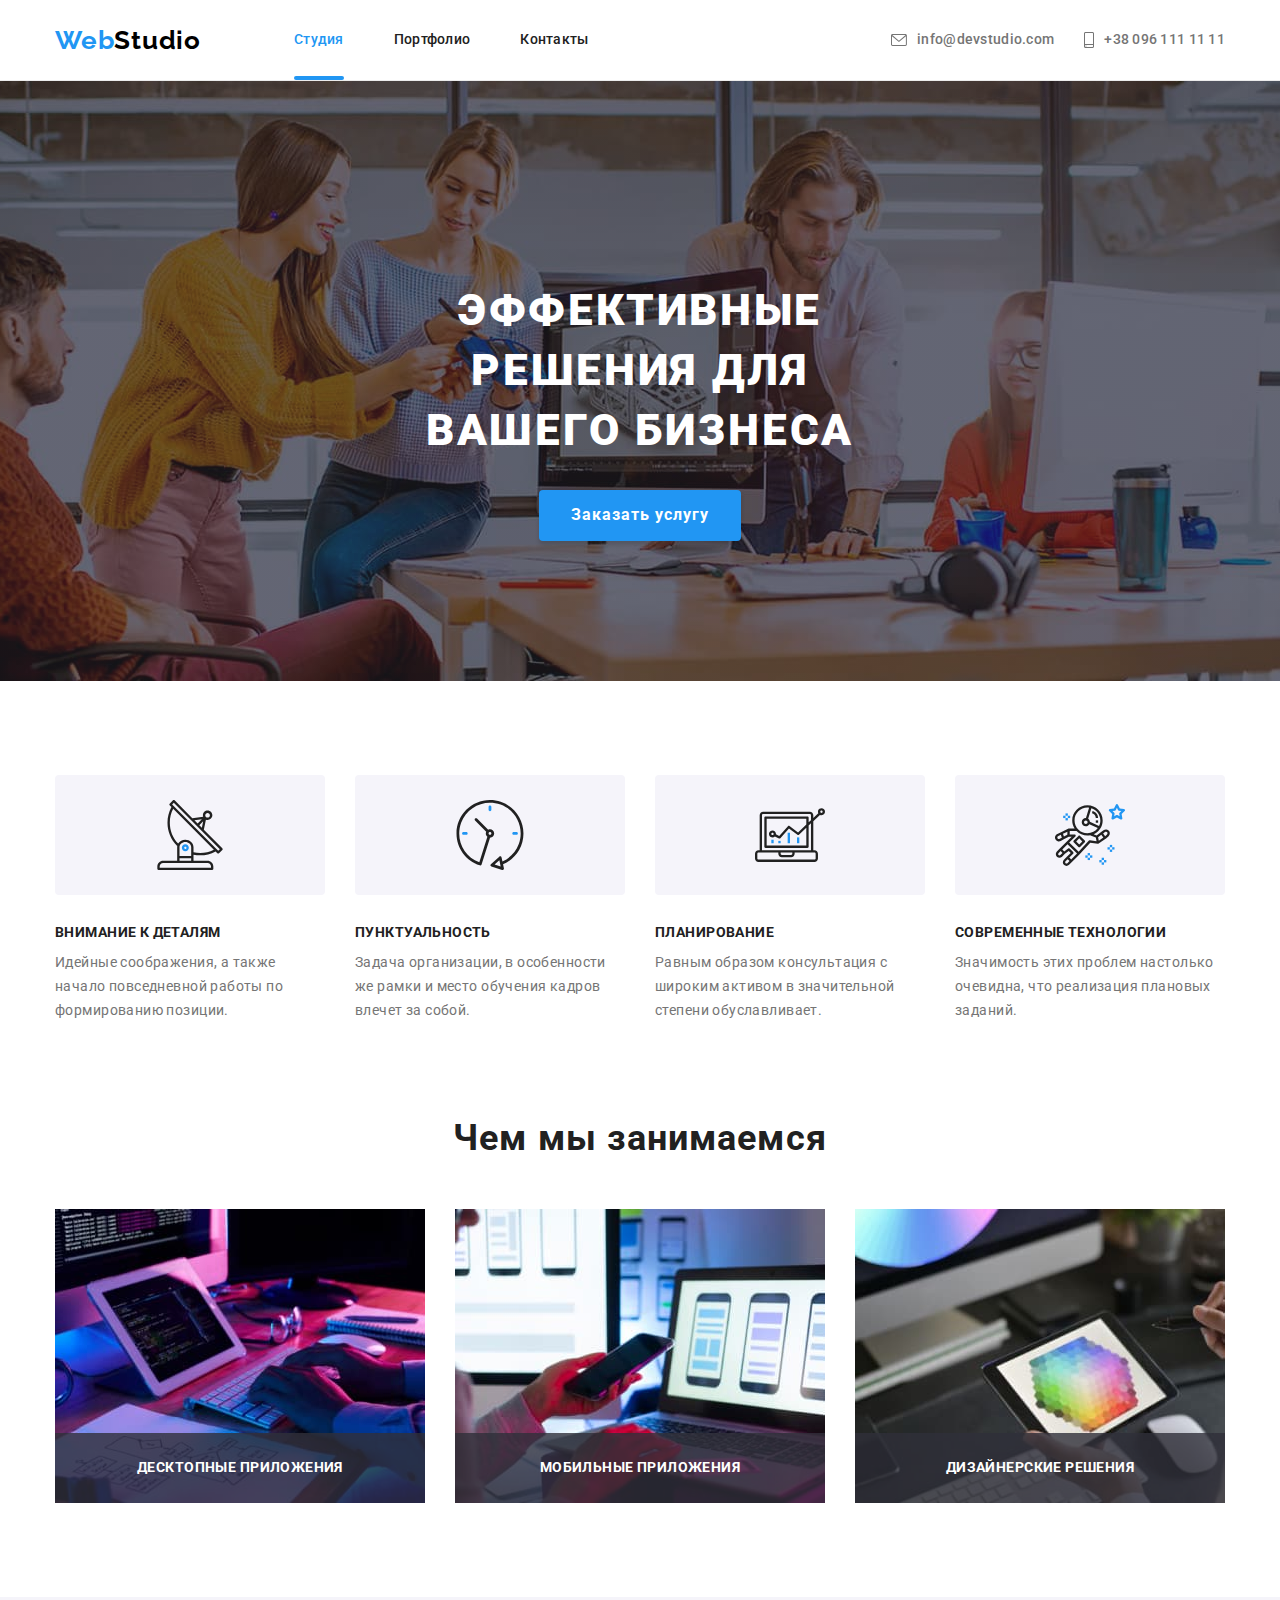
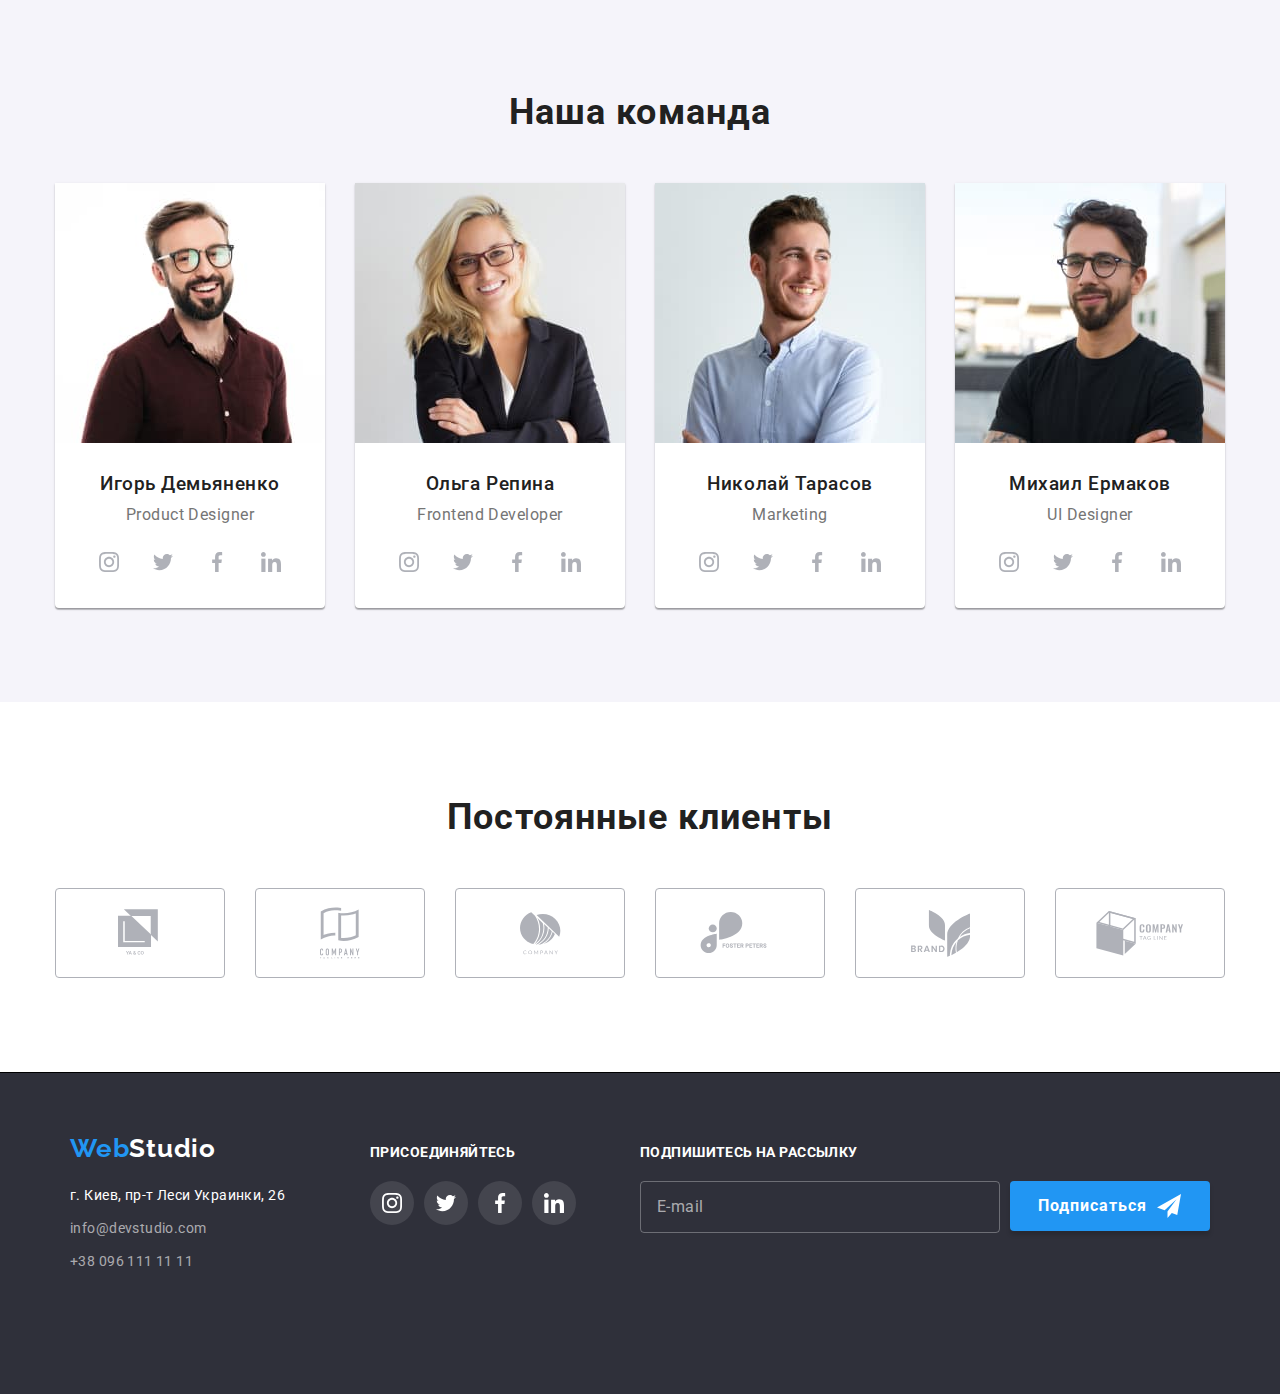
==== commit f7fd4b26: "Добавляет стили для адаптивного сайта" ====
--- a/index.html
+++ b/index.html
@@ -810,7 +810,7 @@
     </footer>
 
     <!-- Модальное окно - ЗАКАЗАТЬ УСЛУГУ -->
-    <!-- <div class="backdrop is-hidden" data-modal>
+    <div class="backdrop is-hidden" data-modal>
       <div class="modal">
         <button class="modal__btn-close" data-modal-close>
           <svg class="modal__icon">
@@ -877,8 +877,9 @@
           <button class="form__btn" type="submit">Отправить</button>
         </form>
       </div>
-    </div> -->
+    </div>
+
+    <script src="./js/menu.js"></script>
     <script src="./js/modal.js"></script>
-    <script src="./js/menu.js"></script>
   </body>
 </html>
--- a/css/mein.min.css
+++ b/css/mein.min.css
@@ -1,2 +1,2 @@
-:root{--color-white: #ffffff;--color-dark: #2f303a;--color-accent: #2196f3;--background-color-elements: #f5f4fa;--color-text-major: #212121;--color-text-main: #757575;--color-icon: #afb1b8;--color-footer-form: rgba(255, 255, 255, 0.6);--background-color-work: rgba(47, 48, 58, 0.8);--background-color-gallery: rgba(33, 150, 243, 0.9);--background-color-modal: rgba(0, 0, 0, 0.2)}body{background-color:#ffffff;color:#757575;font-family:Roboto, sans-serif;font-weight:400;font-size:16px}.visually-hidden{position:absolute !important;clip:rect(1px 1px 1px 1px);clip:rect(1px, 1px, 1px, 1px);padding:0 !important;border:0 !important;height:1px !important;width:1px !important;overflow:hidden;margin-bottom:0}.list{list-style:none;margin:0;padding:0}button{font-family:inherit;cursor:pointer}h1,h2,h3,h4,p{margin-top:0}img{display:block;max-width:100%;height:auto}.container{width:100%;margin-left:auto;margin-right:auto;padding:0 15px}@media screen and (min-width: 480px){.container{width:480px}}@media screen and (min-width: 768px){.container{width:768px}}@media screen and (min-width: 1200px){.container{width:1200px}}.logo{color:var(--color-accent);font-family:Raleway, sans-serif;font-size:24px;line-height:1.17;letter-spacing:0.03em;text-decoration:none;font-weight:700}@media screen and (min-width: 1200px){.logo{font-size:26px;line-height:1.19}}.title{margin-bottom:50px;color:var(--color-text-major);font-weight:700;font-size:28px;line-height:1.17;text-align:center;letter-spacing:0.03em}@media screen and (min-width: 1200px){.title{margin-bottom:50px;font-size:36px}}@media screen and (min-width: 768){.pagination{display:flex;align-items:center}.pagination__link.current{color:var(--color-accent)}.pagination__item{position:relative}.pagination__item:not(:last-child){margin-right:50px}.pagination__link{display:inline-block;padding-top:32px;padding-bottom:32px}}@media screen and (min-width: 768){.contacts{display:flex;align-items:center}.contacts__link{display:flex;align-items:center;padding-top:32px;padding-bottom:32px;color:var(--color-text-main);text-decoration:none;transition:color 250ms cubic-bezier(0.4, 0, 0.2, 1)}.contacts__link:hover,.contacts__link:focus{color:var(--color-accent)}.contacts__icon{margin-right:10px;fill:currentColor;transition:color 250ms cubic-bezier(0.4, 0, 0.2, 1)}.contacts__link:hover .contacts__icon,.contacts__link:focus .contacts__icon{color:var(--color-accent)}.contacts__item:not(:last-child){margin-right:50px}}.social__item{width:44px;height:44px}.social__item:not(:last-child){margin-right:10px}.social__link{display:flex;justify-content:center;align-items:center;width:44px;height:44px;border-radius:50%;transition:background-color 250ms cubic-bezier(0.4, 0, 0.2, 1)}.social__link:hover,.social__link:focus{background-color:var(--color-accent)}.social__icon{fill:var(--color-icon);width:20px;height:20px;transition:fill 250ms cubic-bezier(0.4, 0, 0.2, 1)}.social__link:hover .social__icon,.social__link:focus .social__icon{fill:var(--color-white)}.address__text{color:var(--color-white);margin-bottom:9px}.address__item{color:rgba(255,255,255,0.6);transition:color 250ms cubic-bezier(0.4, 0, 0.2, 1);text-decoration:none;display:block}.address__item:hover,.address__item:focus{color:var(--color-accent)}.address__item:not(:last-child){margin-bottom:9px}.address__list{font-style:normal;font-size:14px;line-height:1.71;letter-spacing:0.03em}@media screen and (min-width: 768px) and (max-width: 1199.99px){.mailing{width:450px;margin-left:30px}}@media screen and (min-width: 1200px){.mailing{flex-basis:calc(100% / 2 - 30px)}}@media screen and (min-width: 1200px){.mailing-form{display:flex;align-items:flex-start}}.mailing-form__field{width:100%;display:block;margin-bottom:20px;padding:15px 16px 15px 16px;border:1px solid rgba(255,255,255,0.3);border-radius:4px;background-color:transparent;line-height:1.25;letter-spacing:0.03em;color:var(--color-footer-form);transition:border-color 250ms cubic-bezier(0.4, 0, 0.2, 1)}@media screen and (min-width: 1200px){.mailing-form__field{margin-right:10px;min-width:358px}}.mailing-form__field:focus,.mailing-form__field:hover{border-color:var(--color-accent)}.mailing-form__field::placeholder{line-height:1.25;letter-spacing:0.03em;color:var(--color-footer-form)}.mailing-form__btn{display:flex;align-items:center;padding:10px 29px 10px 28px;min-width:200px;line-height:1.88;font-weight:700;letter-spacing:0.06em;color:var(--color-white);background-color:var(--color-accent);box-shadow:0px 4px 4px rgba(0,0,0,0.15);border-radius:4px;border:none;transition:color 250ms cubic-bezier(0.4, 0, 0.2, 1),background-color 250ms cubic-bezier(0.4, 0, 0.2, 1)}@media screen and (max-width: 1199.98px){.mailing-form__btn{margin-left:auto;margin-right:auto}}.mailing-form__btn:hover,.mailing-form__btn:focus{color:var(--color-accent);background-color:var(--color-white)}.mailing-form__icon{width:24px;height:24px;margin-left:10px;fill:var(--color-white);transition:fill 250ms cubic-bezier(0.4, 0, 0.2, 1)}.mailing-form__btn:hover .mailing-form__icon,.mailing-form__btn:focus .mailing-form__icon{fill:var(--color-accent)}.navigation{margin-bottom:50px;display:flex;justify-content:center}.navigation__item:not(:last-child){margin-right:8px}.navigation__button{background-color:var(--background-color-elements);color:var(--color-text-major);font-weight:500;line-height:1.62;text-align:center;letter-spacing:0.03em;border-radius:4px;padding:6px 22px;border:none;text-align:center;transition:background-color 250ms cubic-bezier(0.4, 0, 0.2, 1),color 250ms cubic-bezier(0.4, 0, 0.2, 1),box-shadow 250ms cubic-bezier(0.4, 0, 0.2, 1)}.navigation__button:hover,.navigation__button:focus{background-color:var(--color-accent);color:var(--color-white);box-shadow:0px 3px 1px rgba(0,0,0,0.1),0px 1px 2px rgba(0,0,0,0.08),0px 2px 2px rgba(0,0,0,0.12)}.gallery{display:flex;flex-wrap:wrap;margin-left:-30px;margin-top:-30px}.gallery__item{flex-basis:calc(100% / 3 - 30px);margin-left:30px;margin-top:30px;transition:box-shadow 250ms cubic-bezier(0.4, 0, 0.2, 1);overflow:hidden}.gallery__item:focus,.gallery__item:hover{box-shadow:0px 1px 1px rgba(0,0,0,0.12),0px 4px 4px rgba(0,0,0,0.06),1px 4px 6px rgba(0,0,0,0.16)}.gallery__link{text-decoration:none;color:inherit}.gallery__animation{position:relative}.gallery__text{position:absolute;top:138%;left:0;height:100%;width:100%;padding:63px 24px;margin-bottom:0;font-size:18px;line-height:1.56;letter-spacing:0.03em;color:var(--color-white);background-color:var(--background-color-gallery);transition:top 250ms cubic-bezier(0.4, 0, 0.2, 1)}.gallery__item:hover .gallery__text,.gallery__item:focus .gallery__text{top:0}.gallery__container{padding:20px 24px;border-left:1px solid #eeeeee;border-right:1px solid #eeeeee;border-bottom:1px solid #eeeeee}.gallery__title{color:var(--color-text-major);font-weight:700;font-size:18px;line-height:2;letter-spacing:0.06em;margin-bottom:4px}.gallery__name{line-height:1.87;letter-spacing:0.03em;margin-bottom:0}.form__container{position:relative;display:block}.form__text{display:block;margin-bottom:4px;font-size:12px;line-height:1.17;letter-spacing:0.01em}.form__label{display:block;margin-bottom:10px}.form__field{padding:11px 12px 11px 42px;width:100%;border:1px solid rgba(33,33,33,0.2);border-radius:4px;font-size:14px;line-height:1.14;letter-spacing:0.01em;transition:border-color 250ms cubic-bezier(0.4, 0, 0.2, 1)}.form__label:hover .form__field,.form__label:focus .form__field{border-color:var(--color-accent)}.form__icon{position:absolute;top:50%;left:12px;transform:translateY(-50%);width:18px;height:18px;fill:var(--color-text-major);transition:fill 250ms cubic-bezier(0.4, 0, 0.2, 1)}.form__label:hover .form__icon,.form__label:focus .form__icon{fill:var(--color-accent)}.form__feedback{font-size:14px;line-height:1.14;letter-spacing:0.01em;color:inherit}.form__textarea{width:100%;resize:none;margin-bottom:20px;padding:12px 16px;height:120px;border:1px solid rgba(33,33,33,0.2);border-radius:4px;transition:border-color 250ms cubic-bezier(0.4, 0, 0.2, 1)}.form__textarea:hover,.form__textarea:focus{border-color:var(--color-accent)}.form__textarea::placeholder{font-size:14px;line-height:1.14;letter-spacing:0.01em;color:rgba(117,117,117,0.5)}.form__checkbox{position:relative;padding-left:24px;font-size:14px;line-height:1.71px;letter-spacing:0.03em}.form__square{position:absolute;top:50%;left:0;transform:translateY(-50%);width:16px;height:15px;border:2px solid var(--color-text-major);border-radius:1px;border-radius:2px;background-color:transparent}.form__link{color:var(--color-accent)}.form__agreement:checked+.form__square{border-color:var(--color-accent);background-color:var(--color-accent);background-image:url(../images/background/Vector.svg);background-size:contain;background-origin:border-box}.form__btn{display:block;margin-top:30px;margin-left:auto;margin-right:auto;padding:10px 56px;box-shadow:0px 4px 4px rgba(0,0,0,0.15);border-radius:4px;border:none;line-height:1.87;letter-spacing:0.06em;color:var(--color-white);background-color:var(--color-accent);transition:background-color 250ms cubic-bezier(0.4, 0, 0.2, 1),color 250ms cubic-bezier(0.4, 0, 0.2, 1)}.form__btn:hover,.form__btn:focus{background-color:var(--background-color-elements);color:var(--color-accent)}.backdrop{position:fixed;top:0;left:0;width:100%;height:100%;opacity:1;background-color:var(--background-color-modal);transition:opacity 5000ms cubic-bezier(0.4, 0, 0.2, 1)}.backdrop.is-hidden{opacity:0;visibility:hidden;pointer-events:none}.is-hidden .modal{transform:translate(0, -100%) scale(0.2)}.modal{position:absolute;top:50%;left:50%;transform:translate(-50%, -50%) scale(1);padding:40px;min-height:581px;width:528px;border-radius:4px;box-shadow:0px 1px 3px rgba(0,0,0,0.12),0px 1px 1px rgba(0,0,0,0.14),0px 2px 1px rgba(0,0,0,0.2);background-color:var(--color-white);transition:transform 250ms ease-in-out}.modal__btn-close{position:absolute;top:8px;right:8px;width:30px;height:30px;padding:5px;border:1px solid rgba(0,0,0,0.1);border-radius:50%;background-color:var(--color-white)}.modal__icon{width:18px;height:18px;transition:fill 250ms cubic-bezier(0.4, 0, 0.2, 1)}.modal__btn-close:hover .modal__icon,.modal__btn-close:focus .modal__icon{fill:var(--color-accent)}.modal__title{font-weight:bold;font-size:20px;line-height:1.15;text-align:center;letter-spacing:0.03em;color:var(--color-text-major)}.mobile__menu{position:fixed;display:flex;flex-direction:column;justify-content:space-between;top:0;left:-100%;width:100%;height:100vh;padding:48px 40px 48px 40px;background-color:var(--color-white);transition:right 300ms}.mobile__menu.is-open{left:0}.mobile-menu__btn{position:relative;z-index:10;width:40px;height:40px;display:flex;justify-content:space-between;align-items:center;border:none;background-color:transparent}.icon__close--header{display:none}.is-open .icon__close--header{display:block}.is-open .icon__menu--header{display:none}.mobile-menu__icon{fill:#000000;transition:fill 250ms cubic-bezier(0.4, 0, 0.2, 1)}.mobile-menu__icon:focus,.mobile-menu__icon:hover{fill:var(--color-accent)}@media screen and (max-width: 767.99px){.pagination{align-items:flex-start}}@media screen and (max-width: 767.99px){.pagination__item{margin-bottom:32px}}.pagination__link{font-weight:500;font-size:40px;line-height:1.18;text-align:center;letter-spacing:0.02em;text-decoration:none;color:var(--color-text-major);transition:color 250ms cubic-bezier(0.4, 0, 0.2, 1)}.pagination__link:hover,.pagination__link:focus{color:var(--color-accent)}@media screen and (max-width: 767.99px){.contacts{margin-bottom:64px}}@media screen and (max-width: 767.99px){.contacts__item:not(:last-child){margin-bottom:32px}}@media screen and (max-width: 767.99px){.contacts__link{font-weight:500;font-size:34px;line-height:1.18;letter-spacing:0.02em;text-decoration:none;color:var(--color-accent)}}@media screen and (max-width: 767.99px){.contacts__link--mail{font-weight:500;font-size:24px;line-height:1.17;letter-spacing:0.02em;color:var(--color-text-main)}}.networks{display:flex}.networks__item:not(:last-child){border-right:1px solid rgba(33,33,33,0.2);padding-right:10px}.networks__item:not(:first-child){padding-left:10px}.networks__link{text-decoration:none;font-weight:500;font-size:18px;line-height:1.22;letter-spacing:0.02em;color:var(--color-accent)}.header{border-bottom:1px solid #ececec}@media screen and (min-width: 768){.current::after{content:"";display:inline-block;position:absolute;left:0;bottom:0;width:100%;height:4px;border-radius:2px;background-color:var(--color-accent)}.link--fixed-size{font-weight:500;font-size:14px;line-height:1.14;letter-spacing:0.02em}.header__container{display:flex}}@media screen and (min-width: 768) and (min-width: 1200px){.header__container{align-items:center;justify-content:flex-end}}@media screen and (min-width: 768){.main-nav{display:flex;align-items:center;margin-bottom:0;margin-right:auto}.logo__header{margin-right:93px}.logo--dark{color:#000000}}@media screen and (max-width: 767.99px){.desktop{display:none}}.hero{width:100%;height:400px;margin-left:auto;margin-right:auto;padding-top:118px;padding-bottom:118px;background-size:cover;background-repeat:no-repeat;background-position:center;background-color:var(--color-dark);background-image:linear-gradient(rgba(47,48,58,0.4), rgba(47,48,58,0.4)),url(../images/background/Header480x400.jpg)}@media (min-device-pixel-ratio: 2), (-webkit-min-device-pixel-ratio: 2), (min-resolution: 192dpi), (min-resolution: 2dppx){.hero{background-image:linear-gradient(rgba(47,48,58,0.4), rgba(47,48,58,0.4)),url(../images/background/Header480x400-2x.jpg)}}@media screen and (min-width: 768px){.hero{height:400px;background-image:linear-gradient(rgba(47,48,58,0.4), rgba(47,48,58,0.4)),url(../images/background/Header768x400.jpg)}}@media screen and (min-width: 768px) and (min-device-pixel-ratio: 2), screen and (min-width: 768px) and (-webkit-min-device-pixel-ratio: 2), screen and (min-width: 768px) and (min-resolution: 192dpi), screen and (min-width: 768px) and (min-resolution: 2dppx){.hero{background-image:linear-gradient(rgba(47,48,58,0.4), rgba(47,48,58,0.4)),url(../images/background/Header768x400-2x.jpg)}}@media screen and (min-width: 1200px){.hero{padding-top:200px;padding-bottom:200px;height:600px;background-image:linear-gradient(rgba(47,48,58,0.4), rgba(47,48,58,0.4)),url(../images/background/Header1600x600.jpg)}}@media screen and (min-width: 1200px) and (min-device-pixel-ratio: 2), screen and (min-width: 1200px) and (-webkit-min-device-pixel-ratio: 2), screen and (min-width: 1200px) and (min-resolution: 192dpi), screen and (min-width: 1200px) and (min-resolution: 2dppx){.hero{background-image:linear-gradient(rgba(47,48,58,0.4), rgba(47,48,58,0.4)),url(../images/background/Header1600x600-2x.jpg)}}.hero__content{width:calc(100% / 4 * 3);margin:0 auto;text-align:center}@media screen and (min-width: 767px){.hero__content{width:calc(100% / 6 * 3)}}@media screen and (min-width: 1200px){.hero__content{width:calc(100% / 12 * 5)}}.hero__title{color:var(--color-white);font-weight:900;font-size:26px;line-height:1.62;text-align:center;letter-spacing:0.06em;text-transform:uppercase;margin-bottom:30px}@media screen and (min-width: 1200px){.hero__title{font-size:44px;line-height:1.36}}.hero__button{font-weight:700;line-height:1.88;align-items:center;letter-spacing:0.06em;color:var(--color-white);background-color:var(--color-accent);transition:color 250ms cubic-bezier(0.4, 0, 0.2, 1),background-color 250ms cubic-bezier(0.4, 0, 0.2, 1),box-shadow 250ms cubic-bezier(0.4, 0, 0.2, 1);border:none;box-shadow:0px 4px 4px rgba(0,0,0,0.15);border-radius:4px;padding:10px 32px;text-align:center;min-width:200px}.hero__button:hover,.hero__button:focus{color:var(--color-accent);background-color:var(--color-white);box-shadow:0px 4px 4px rgba(0,0,0,0.15)}.advantages{padding:60px 0}@media screen and (min-width: 1200px){.advantages{padding:94px 0}}.advantages__content{display:flex;flex-wrap:wrap;margin-left:-30px;margin-top:-30px}.advantages__item{flex-basis:calc(100% - 30px);margin-left:30px;margin-top:30px}@media screen and (min-width: 767px){.advantages__item{flex-basis:calc(100% / 2 - 30px)}}@media screen and (min-width: 1200px){.advantages__item{flex-basis:calc(100% / 4 - 30px)}}.advantages__box-icon{display:flex;justify-content:center;align-items:center;max-width:450px;height:120px;margin-bottom:30px;border-radius:4px;background-color:var(--background-color-elements)}@media screen and (min-width: 767px){.advantages__box-icon{width:354px}}@media screen and (min-width: 1200px){.advantages__box-icon{width:270px}}.advantages__icon{display:block;width:70px;height:70px}.advantages__subtitle{color:var(--color-text-major);font-weight:700;font-size:14px;line-height:1.14;letter-spacing:0.03em;text-transform:uppercase;text-align:center;margin-bottom:10px}@media screen and (min-width: 767px){.advantages__subtitle{text-align:left}}.advantages__text{font-size:14px;line-height:1.71;letter-spacing:0.03em;margin-bottom:0}.development{display:none;padding-bottom:94px}@media screen and (min-width: 1200px){.development{display:block}}.development__content{display:flex;flex-wrap:wrap;margin-left:-30px;margin-top:-30px}.development__item{position:relative;flex-basis:calc(100% / 3 - 30px);margin-left:30px;margin-top:30px}.development__text{position:absolute;bottom:0;right:0;width:100%;padding:27px 0 27px 0;margin-bottom:0;text-align:center;background-color:var(--background-color-work);color:var(--color-white);font-weight:700;font-size:14px;line-height:1.14;letter-spacing:0.03em;text-transform:uppercase}.team{background-color:var(--background-color-elements);padding:60px 0}@media screen and (min-width: 1200px){.team{padding:94px 0}}.team__content{padding-top:30px;padding-bottom:16px}.team__member{color:var(--color-text-major);font-weight:500;line-height:1.19;text-align:center;letter-spacing:0.03em;margin-bottom:10px}.team__position{line-height:1.19;text-align:center;letter-spacing:0.03em;margin-bottom:0}.social--team{display:flex;justify-content:center}.team__item{padding-bottom:24px;background-color:var(--color-white);box-shadow:0px 1px 3px rgba(0,0,0,0.12),0px 1px 1px rgba(0,0,0,0.14),0px 2px 1px rgba(0,0,0,0.2);border-radius:0px 0px 4px 4px}.team__cards{margin-left:-30px;margin-top:-30px}@media screen and (min-width: 768px){.team__cards{display:flex;flex-wrap:wrap}}.team__item{margin-left:30px;margin-top:30px}@media screen and (min-width: 768px){.team__item{flex-basis:calc(100% / 2 - 30px)}}@media screen and (min-width: 1200px){.team__item{flex-basis:calc(100% / 4 - 30px)}}.clients{padding:60px 0 60px 0}@media screen and (min-width: 1200px){.clients{padding:94px 0 94px 0}}.clients__content{display:flex;flex-wrap:wrap;margin-left:-30px;margin-top:-30px}.clients__item{margin-left:30px;margin-top:30px;flex-basis:calc(100% / 2 - 30px)}@media screen and (min-width: 768px){.clients__item{flex-basis:calc((100% - 15px * 6) / 3)}}@media screen and (min-width: 1200px){.clients__item{flex-basis:calc((100% - 15px * 12) / 6)}}.clients__link{display:flex;justify-content:center;align-items:center;width:100%;height:90px;transition:border-color 250ms cubic-bezier(0.4, 0, 0.2, 1);border:1px solid var(--color-icon);border-radius:4px}@media screen and (min-width: 768px){.clients__link{width:226px}}@media screen and (min-width: 1200px){.clients__link{width:170px}}.clients__link:hover,.clients__link:focus{border-color:var(--color-accent)}.clients__icon{fill:var(--color-icon);transition:fill 250ms cubic-bezier(0.4, 0, 0.2, 1)}.clients__link:hover .clients__icon,.clients__link:focus .clients__icon{fill:var(--color-accent)}.footer{background-color:var(--color-dark);padding-top:60px;padding-bottom:60px;border-top:1px solid #000000}.footer__container{text-align:center}@media screen and (min-width: 768px){.footer__container{display:flex;flex-wrap:wrap;justify-content:center;margin-left:-30px;margin-top:-30px}}@media screen and (min-width: 1200px){.footer__container{align-items:baseline}}.footer__section{margin-bottom:60px}@media screen and (min-width: 768px){.footer__section{margin-left:30px;margin-top:30px;flex-basis:calc(100% / 2 - 30px)}}@media screen and (min-width: 1200px){.footer__section{margin-left:30px;margin-top:30px;flex-basis:calc(100% / 4 - 30px);text-align:start}}.logo-footer{display:block;margin-bottom:20px}.logo--light{color:var(--color-white)}.footer__title{font-size:14px;line-height:1.14;letter-spacing:0.03em;text-transform:uppercase;color:var(--color-white);margin-bottom:20px}@media screen and (min-width: 1200px){.footer__title{text-align:start}}.footer__social{display:flex;justify-content:center;padding:0}@media screen and (min-width: 1200px){.footer__social{justify-content:start}}.footer__item:not(:last-child){margin-right:10px}.footer__link{background-color:rgba(255,255,255,0.1);transition:background-color 250ms cubic-bezier(0.4, 0, 0.2, 1)}.footer__link:focus,.footer__link:hover{background-color:var(--color-accent)}.footer__icon{fill:var(--color-white)}.portfolio{padding:94px 0}
+:root{--color-white: #ffffff;--color-dark: #2f303a;--color-accent: #2196f3;--background-color-elements: #f5f4fa;--color-text-major: #212121;--color-text-main: #757575;--color-icon: #afb1b8;--color-footer-form: rgba(255, 255, 255, 0.6);--background-color-work: rgba(47, 48, 58, 0.8);--background-color-gallery: rgba(33, 150, 243, 0.9);--background-color-modal: rgba(0, 0, 0, 0.2)}body{background-color:#ffffff;color:#757575;font-family:Roboto, sans-serif;font-weight:400;font-size:16px}.visually-hidden{position:absolute !important;clip:rect(1px 1px 1px 1px);clip:rect(1px, 1px, 1px, 1px);padding:0 !important;border:0 !important;height:1px !important;width:1px !important;overflow:hidden;margin-bottom:0}.list{list-style:none;margin:0;padding:0}button{font-family:inherit;cursor:pointer}h1,h2,h3,h4,p{margin-top:0}img{display:block;max-width:100%;height:auto}.container{width:100%;margin-left:auto;margin-right:auto;padding:0 15px}@media screen and (min-width: 480px){.container{width:480px}}@media screen and (min-width: 768px){.container{width:768px}}@media screen and (min-width: 1200px){.container{width:1200px}}.logo{color:var(--color-accent);font-family:Raleway, sans-serif;font-size:24px;line-height:1.17;letter-spacing:0.03em;text-decoration:none;font-weight:700}@media screen and (min-width: 1200px){.logo{font-size:26px;line-height:1.19}}.title{margin-bottom:50px;color:var(--color-text-major);font-weight:700;font-size:28px;line-height:1.17;text-align:center;letter-spacing:0.03em}@media screen and (min-width: 1200px){.title{margin-bottom:50px;font-size:36px}}.mobile__menu{position:fixed;display:flex;flex-direction:column;justify-content:space-between;top:0;left:-150%;width:100%;height:100vh;padding:48px 40px 48px 40px;background-color:var(--color-white);transition:right 300ms}.mobile__menu.is-open{left:0}.mobile-menu__btn{position:relative;z-index:10;width:40px;height:40px;display:flex;justify-content:space-between;align-items:center;border:none;background-color:transparent}@media screen and (min-width: 768px){.mobile-menu__btn{display:none}}.icon__close--header{display:none}.is-open .icon__close--header{display:block}.is-open .icon__menu--header{display:none}.mobile-menu__icon{fill:#000000;transition:fill 250ms cubic-bezier(0.4, 0, 0.2, 1)}.mobile-menu__icon:focus,.mobile-menu__icon:hover{fill:var(--color-accent)}@media screen and (max-width: 767px){.pagination{align-items:flex-start}}@media screen and (max-width: 767px){.pagination__item{margin-bottom:32px}}.pagination__link{font-weight:500;font-size:40px;line-height:1.18;text-align:center;letter-spacing:0.02em;text-decoration:none;color:var(--color-text-major);transition:color 250ms cubic-bezier(0.4, 0, 0.2, 1)}.pagination__link:hover,.pagination__link:focus{color:var(--color-accent)}@media screen and (max-width: 767px){.contacts{margin-bottom:64px}}@media screen and (max-width: 767px){.contacts__item:not(:last-child){margin-bottom:32px}}@media screen and (max-width: 767px){.contacts__link{font-weight:500;font-size:34px;line-height:1.18;letter-spacing:0.02em;text-decoration:none;color:var(--color-accent)}}@media screen and (max-width: 767px){.contacts__link--mail{font-weight:500;font-size:24px;line-height:1.17;letter-spacing:0.02em;color:var(--color-text-main)}}.networks{display:flex;flex-wrap:wrap}.networks__item:not(:last-child){border-right:1px solid rgba(33,33,33,0.2);padding-right:10px}.networks__item:not(:first-child){padding-left:10px}.networks__link{text-decoration:none;font-weight:500;font-size:18px;line-height:1.22;letter-spacing:0.02em;color:var(--color-accent)}@media screen and (min-width: 768px){.pagination{display:flex;align-items:center}}@media screen and (min-width: 768px){.pagination__link.current{color:var(--color-accent)}}@media screen and (min-width: 768px){.pagination__item{position:relative}.pagination__item:not(:last-child){margin-right:50px}}@media screen and (min-width: 768px){.pagination__link{display:inline-block;padding-top:32px;padding-bottom:32px}}@media screen and (min-width: 1200px){.contacts{display:flex;align-items:center}}@media screen and (min-width: 768px) and (max-width: 1199px){.contacts__item:not(:last-child){margin-bottom:10px}}.contacts__link{text-decoration:none;transition:color 250ms cubic-bezier(0.4, 0, 0.2, 1)}.contacts__link:hover,.contacts__link:focus{color:var(--color-accent)}@media screen and (min-width: 768px){.contacts__link{color:var(--color-text-main)}}@media screen and (min-width: 1200px){.contacts__link{display:flex;align-items:center;padding-top:32px;padding-bottom:32px}}.contacts__icon{margin-right:10px;fill:currentColor;transition:color 250ms cubic-bezier(0.4, 0, 0.2, 1)}.contacts__link:hover .contacts__icon,.contacts__link:focus .contacts__icon{color:var(--color-accent)}@media screen and (min-width: 1200px){.contacts__item:not(:last-child){margin-right:30px}}.social__item{width:44px;height:44px}.social__item:not(:last-child){margin-right:10px}.social__link{display:flex;justify-content:center;align-items:center;width:44px;height:44px;border-radius:50%;transition:background-color 250ms cubic-bezier(0.4, 0, 0.2, 1)}.social__link:hover,.social__link:focus{background-color:var(--color-accent)}.social__icon{fill:var(--color-icon);width:20px;height:20px;transition:fill 250ms cubic-bezier(0.4, 0, 0.2, 1)}.social__link:hover .social__icon,.social__link:focus .social__icon{fill:var(--color-white)}.address__text{color:var(--color-white);margin-bottom:9px}.address__item{color:rgba(255,255,255,0.6);transition:color 250ms cubic-bezier(0.4, 0, 0.2, 1);text-decoration:none;display:block}.address__item:hover,.address__item:focus{color:var(--color-accent)}.address__item:not(:last-child){margin-bottom:9px}.address__list{font-style:normal;font-size:14px;line-height:1.71;letter-spacing:0.03em}@media screen and (min-width: 768px) and (max-width: 1199.99px){.mailing{width:450px;margin-left:30px}}@media screen and (min-width: 1200px){.mailing{flex-basis:calc(100% / 2 - 30px)}}@media screen and (min-width: 1200px){.mailing-form{display:flex;align-items:flex-start}}.mailing-form__field{width:100%;display:block;margin-bottom:20px;padding:15px 16px 15px 16px;border:1px solid rgba(255,255,255,0.3);border-radius:4px;background-color:transparent;line-height:1.25;letter-spacing:0.03em;color:var(--color-footer-form);transition:border-color 250ms cubic-bezier(0.4, 0, 0.2, 1)}@media screen and (min-width: 1200px){.mailing-form__field{margin-right:10px;min-width:358px}}.mailing-form__field:focus,.mailing-form__field:hover{border-color:var(--color-accent)}.mailing-form__field::placeholder{line-height:1.25;letter-spacing:0.03em;color:var(--color-footer-form)}.mailing-form__btn{display:flex;align-items:center;padding:10px 29px 10px 28px;min-width:200px;line-height:1.88;font-weight:700;letter-spacing:0.06em;color:var(--color-white);background-color:var(--color-accent);box-shadow:0px 4px 4px rgba(0,0,0,0.15);border-radius:4px;border:none;transition:color 250ms cubic-bezier(0.4, 0, 0.2, 1),background-color 250ms cubic-bezier(0.4, 0, 0.2, 1)}@media screen and (max-width: 1199.98px){.mailing-form__btn{margin-left:auto;margin-right:auto}}.mailing-form__btn:hover,.mailing-form__btn:focus{color:var(--color-accent);background-color:var(--color-white)}.mailing-form__icon{width:24px;height:24px;margin-left:10px;fill:var(--color-white);transition:fill 250ms cubic-bezier(0.4, 0, 0.2, 1)}.mailing-form__btn:hover .mailing-form__icon,.mailing-form__btn:focus .mailing-form__icon{fill:var(--color-accent)}.navigation{margin-bottom:40px;display:flex}@media screen and (max-width: 767px){.navigation{flex-wrap:wrap}}@media screen and (min-width: 768px){.navigation{justify-content:center;margin-bottom:30px}}@media screen and (min-width: 1200px){.navigation{margin-bottom:50px}}.navigation__item:not(:last-child){margin-right:8px;margin-bottom:10px}.navigation__button{background-color:var(--background-color-elements);color:var(--color-text-major);font-weight:500;line-height:1.62;text-align:center;letter-spacing:0.03em;border-radius:4px;padding:6px 22px;border:none;text-align:center;transition:background-color 250ms cubic-bezier(0.4, 0, 0.2, 1),color 250ms cubic-bezier(0.4, 0, 0.2, 1),box-shadow 250ms cubic-bezier(0.4, 0, 0.2, 1)}.navigation__button:hover,.navigation__button:focus{background-color:var(--color-accent);color:var(--color-white);box-shadow:0px 3px 1px rgba(0,0,0,0.1),0px 1px 2px rgba(0,0,0,0.08),0px 2px 2px rgba(0,0,0,0.12)}.gallery{display:flex;flex-wrap:wrap;margin-left:-30px;margin-top:-30px}.gallery__item{flex-basis:calc(100% - 30px);margin-left:30px;margin-top:30px;transition:box-shadow 250ms cubic-bezier(0.4, 0, 0.2, 1);overflow:hidden}.gallery__item:focus,.gallery__item:hover{box-shadow:0px 1px 1px rgba(0,0,0,0.12),0px 4px 4px rgba(0,0,0,0.06),1px 4px 6px rgba(0,0,0,0.16)}@media screen and (min-width: 768px){.gallery__item{flex-basis:calc(100% / 2 - 30px)}}@media screen and (min-width: 1200px){.gallery__item{flex-basis:calc(100% / 3 - 30px)}}.gallery__link{text-decoration:none;color:inherit}.gallery__animation{position:relative}.gallery__text{position:absolute;top:150%;left:0;height:100%;width:100%;padding:63px 24px;margin-bottom:0;font-size:18px;line-height:1.56;letter-spacing:0.03em;color:var(--color-white);background-color:var(--background-color-gallery);transition:top 250ms cubic-bezier(0.4, 0, 0.2, 1)}.gallery__item:hover .gallery__text,.gallery__item:focus .gallery__text{top:0}.gallery__container{padding:20px 24px;border-left:1px solid #eeeeee;border-right:1px solid #eeeeee;border-bottom:1px solid #eeeeee}@media screen and (min-width: 768px) and (max-width: 1200px){.gallery__container--big{padding:20px 24px 56px 24px}}.gallery__title{color:var(--color-text-major);font-weight:700;font-size:18px;line-height:2;letter-spacing:0.06em;margin-bottom:4px}.gallery__name{line-height:1.87;letter-spacing:0.03em;margin-bottom:0}.form__container{position:relative;display:block}.form__text{display:block;margin-bottom:4px;font-size:12px;line-height:1.17;letter-spacing:0.01em}.form__label{display:block;margin-bottom:10px}.form__field{padding:11px 12px 11px 12px;width:100%;border:1px solid rgba(33,33,33,0.2);border-radius:4px;font-size:14px;line-height:1.14;letter-spacing:0.01em;transition:border-color 250ms cubic-bezier(0.4, 0, 0.2, 1)}.form__label:hover .form__field,.form__label:focus .form__field{border-color:var(--color-accent)}.form__icon{position:absolute;top:50%;left:12px;transform:translateY(-50%);width:18px;height:18px;fill:var(--color-text-major);transition:fill 250ms cubic-bezier(0.4, 0, 0.2, 1)}.form__label:hover .form__icon,.form__label:focus .form__icon{fill:var(--color-accent)}.form__feedback{font-size:14px;line-height:1.14;letter-spacing:0.01em;color:inherit}.form__textarea{width:100%;resize:none;margin-bottom:20px;padding:12px 16px;height:120px;border:1px solid rgba(33,33,33,0.2);border-radius:4px;transition:border-color 250ms cubic-bezier(0.4, 0, 0.2, 1)}.form__textarea:hover,.form__textarea:focus{border-color:var(--color-accent)}.form__textarea::placeholder{font-size:14px;line-height:1.14;letter-spacing:0.01em;color:rgba(117,117,117,0.5)}.form__checkbox{position:relative;padding-left:24px;font-size:12px;line-height:1.17px;letter-spacing:0.03em}@media screen and (min-width: 1200px){.form__checkbox{font-size:14px;line-height:1.71px}}.form__square{position:absolute;top:50%;left:0;transform:translateY(-50%);width:16px;height:15px;border:2px solid var(--color-text-major);border-radius:1px;border-radius:2px;background-color:transparent}.form__link{color:var(--color-accent)}.form__agreement:checked+.form__square{border-color:var(--color-accent);background-color:var(--color-accent);background-image:url(../images/background/Vector.svg);background-size:contain;background-origin:border-box}.form__btn{display:block;margin-top:30px;margin-left:auto;margin-right:auto;padding:10px 56px;box-shadow:0px 4px 4px rgba(0,0,0,0.15);border-radius:4px;border:none;line-height:1.87;letter-spacing:0.06em;color:var(--color-white);background-color:var(--color-accent);transition:background-color 250ms cubic-bezier(0.4, 0, 0.2, 1),color 250ms cubic-bezier(0.4, 0, 0.2, 1)}.form__btn:hover,.form__btn:focus{background-color:var(--background-color-elements);color:var(--color-accent)}.backdrop{position:fixed;top:0;left:0;width:100%;height:100%;opacity:1;background-color:var(--background-color-modal);transition:opacity 5000ms cubic-bezier(0.4, 0, 0.2, 1)}.backdrop.is-hidden{opacity:0;visibility:hidden;pointer-events:none}.is-hidden .modal{transform:translate(0, -100%) scale(0.2)}.modal{position:absolute;top:50%;left:50%;padding:40px;transform:translate(-50%, -50%) scale(1);max-height:609px;width:450px;border-radius:4px;box-shadow:0px 1px 3px rgba(0,0,0,0.12),0px 1px 1px rgba(0,0,0,0.14),0px 2px 1px rgba(0,0,0,0.2);background-color:var(--color-white);transition:transform 250ms ease-in-out}@media screen and (min-width: 1200px){.modal{min-height:581px;width:528px}}.modal__btn-close{position:absolute;top:8px;right:8px;width:30px;height:30px;padding:5px;border:1px solid rgba(0,0,0,0.1);border-radius:50%;background-color:var(--color-white)}.modal__icon{width:18px;height:18px;transition:fill 250ms cubic-bezier(0.4, 0, 0.2, 1)}.modal__btn-close:hover .modal__icon,.modal__btn-close:focus .modal__icon{fill:var(--color-accent)}.modal__title{font-weight:bold;font-size:20px;line-height:1.5;text-align:center;letter-spacing:0.03em;color:var(--color-text-major);margin-bottom:12px}@media screen and (min-width: 1200px){.modal__title{line-height:1.15}}.header{border-bottom:1px solid #ececec}.header__container{display:flex;align-items:center;justify-content:space-between}@media screen and (max-width: 767px){.header__container{padding-top:10px;padding-bottom:10px}}@media screen and (min-width: 1200px){.header__container{justify-content:flex-end}}.logo--dark{color:#000000}@media screen and (min-width: 768px){.current::after{content:"";display:inline-block;position:absolute;left:0;bottom:0;width:100%;height:4px;border-radius:2px;background-color:var(--color-accent)}.link--fixed-size{font-weight:500;font-size:14px;line-height:1.14;letter-spacing:0.02em}.main-nav{display:flex;align-items:center;margin-bottom:0;margin-right:auto}.logo__header{margin-right:93px}}@media screen and (max-width: 767px){.desktop{display:none}}.hero{width:100%;height:400px;margin-left:auto;margin-right:auto;padding-top:118px;padding-bottom:118px;background-size:cover;background-repeat:no-repeat;background-position:center;background-color:var(--color-dark);background-image:linear-gradient(rgba(47,48,58,0.4), rgba(47,48,58,0.4)),url(../images/background/Header480x400.jpg)}@media (min-device-pixel-ratio: 2), (-webkit-min-device-pixel-ratio: 2), (min-resolution: 192dpi), (min-resolution: 2dppx){.hero{background-image:linear-gradient(rgba(47,48,58,0.4), rgba(47,48,58,0.4)),url(../images/background/Header480x400-2x.jpg)}}@media screen and (min-width: 768px){.hero{height:400px;background-image:linear-gradient(rgba(47,48,58,0.4), rgba(47,48,58,0.4)),url(../images/background/Header768x400.jpg)}}@media screen and (min-width: 768px) and (min-device-pixel-ratio: 2), screen and (min-width: 768px) and (-webkit-min-device-pixel-ratio: 2), screen and (min-width: 768px) and (min-resolution: 192dpi), screen and (min-width: 768px) and (min-resolution: 2dppx){.hero{background-image:linear-gradient(rgba(47,48,58,0.4), rgba(47,48,58,0.4)),url(../images/background/Header768x400-2x.jpg)}}@media screen and (min-width: 1200px){.hero{padding-top:200px;padding-bottom:200px;height:600px;background-image:linear-gradient(rgba(47,48,58,0.4), rgba(47,48,58,0.4)),url(../images/background/Header1600x600.jpg)}}@media screen and (min-width: 1200px) and (min-device-pixel-ratio: 2), screen and (min-width: 1200px) and (-webkit-min-device-pixel-ratio: 2), screen and (min-width: 1200px) and (min-resolution: 192dpi), screen and (min-width: 1200px) and (min-resolution: 2dppx){.hero{background-image:linear-gradient(rgba(47,48,58,0.4), rgba(47,48,58,0.4)),url(../images/background/Header1600x600-2x.jpg)}}.hero__content{width:calc(100% / 4 * 3);margin:0 auto;text-align:center}@media screen and (min-width: 767px){.hero__content{width:calc(100% / 6 * 3)}}@media screen and (min-width: 1200px){.hero__content{width:calc(100% / 12 * 5)}}.hero__title{color:var(--color-white);font-weight:900;font-size:26px;line-height:1.62;text-align:center;letter-spacing:0.06em;text-transform:uppercase;margin-bottom:30px}@media screen and (min-width: 1200px){.hero__title{font-size:44px;line-height:1.36}}.hero__button{font-weight:700;line-height:1.88;align-items:center;letter-spacing:0.06em;color:var(--color-white);background-color:var(--color-accent);transition:color 250ms cubic-bezier(0.4, 0, 0.2, 1),background-color 250ms cubic-bezier(0.4, 0, 0.2, 1),box-shadow 250ms cubic-bezier(0.4, 0, 0.2, 1);border:none;box-shadow:0px 4px 4px rgba(0,0,0,0.15);border-radius:4px;padding:10px 32px;text-align:center;min-width:200px}.hero__button:hover,.hero__button:focus{color:var(--color-accent);background-color:var(--color-white);box-shadow:0px 4px 4px rgba(0,0,0,0.15)}.advantages{padding:60px 0}@media screen and (min-width: 1200px){.advantages{padding:94px 0}}.advantages__content{display:flex;flex-wrap:wrap;margin-left:-30px;margin-top:-30px}.advantages__item{flex-basis:calc(100% - 30px);margin-left:30px;margin-top:30px}@media screen and (min-width: 768px){.advantages__item{flex-basis:calc(100% / 2 - 30px)}}@media screen and (min-width: 1200px){.advantages__item{flex-basis:calc(100% / 4 - 30px)}}.advantages__box-icon{display:flex;justify-content:center;align-items:center;max-width:450px;height:120px;margin-bottom:30px;border-radius:4px;background-color:var(--background-color-elements)}@media screen and (min-width: 768px){.advantages__box-icon{width:354px}}@media screen and (min-width: 1200px){.advantages__box-icon{width:270px}}.advantages__icon{display:block;width:70px;height:70px}.advantages__subtitle{color:var(--color-text-major);font-weight:700;font-size:14px;line-height:1.14;letter-spacing:0.03em;text-transform:uppercase;text-align:center;margin-bottom:10px}@media screen and (min-width: 768px){.advantages__subtitle{text-align:left}}.advantages__text{font-size:14px;line-height:1.71;letter-spacing:0.03em;margin-bottom:0}.development{display:none;padding-bottom:94px}@media screen and (min-width: 1200px){.development{display:block}}.development__content{display:flex;flex-wrap:wrap;margin-left:-30px;margin-top:-30px}.development__item{position:relative;flex-basis:calc(100% / 3 - 30px);margin-left:30px;margin-top:30px}.development__text{position:absolute;bottom:0;right:0;width:100%;padding:27px 0 27px 0;margin-bottom:0;text-align:center;background-color:var(--background-color-work);color:var(--color-white);font-weight:700;font-size:14px;line-height:1.14;letter-spacing:0.03em;text-transform:uppercase}.team{background-color:var(--background-color-elements);padding:60px 0}@media screen and (min-width: 1200px){.team{padding:94px 0}}.team__content{padding-top:30px;padding-bottom:16px}.team__member{color:var(--color-text-major);font-weight:500;line-height:1.19;text-align:center;letter-spacing:0.03em;margin-bottom:10px}.team__position{line-height:1.19;text-align:center;letter-spacing:0.03em;margin-bottom:0}.social--team{display:flex;justify-content:center}.team__item{padding-bottom:24px;background-color:var(--color-white);box-shadow:0px 1px 3px rgba(0,0,0,0.12),0px 1px 1px rgba(0,0,0,0.14),0px 2px 1px rgba(0,0,0,0.2);border-radius:0px 0px 4px 4px}.team__cards{margin-left:-30px;margin-top:-30px}@media screen and (min-width: 768px){.team__cards{display:flex;flex-wrap:wrap}}.team__item{margin-left:30px;margin-top:30px}@media screen and (min-width: 768px){.team__item{flex-basis:calc(100% / 2 - 30px)}}@media screen and (min-width: 1200px){.team__item{flex-basis:calc(100% / 4 - 30px)}}.clients{padding:60px 0 60px 0}@media screen and (min-width: 1200px){.clients{padding:94px 0 94px 0}}.clients__content{display:flex;flex-wrap:wrap;margin-left:-30px;margin-top:-30px}.clients__item{margin-left:30px;margin-top:30px;flex-basis:calc(100% / 2 - 30px)}@media screen and (min-width: 768px){.clients__item{flex-basis:calc((100% - 15px * 6) / 3)}}@media screen and (min-width: 1200px){.clients__item{flex-basis:calc((100% - 15px * 12) / 6)}}.clients__link{display:flex;justify-content:center;align-items:center;width:100%;height:90px;transition:border-color 250ms cubic-bezier(0.4, 0, 0.2, 1);border:1px solid var(--color-icon);border-radius:4px}@media screen and (min-width: 768px){.clients__link{width:226px}}@media screen and (min-width: 1200px){.clients__link{width:170px}}.clients__link:hover,.clients__link:focus{border-color:var(--color-accent)}.clients__icon{fill:var(--color-icon);transition:fill 250ms cubic-bezier(0.4, 0, 0.2, 1)}.clients__link:hover .clients__icon,.clients__link:focus .clients__icon{fill:var(--color-accent)}.footer{background-color:var(--color-dark);padding-top:60px;padding-bottom:60px;border-top:1px solid #000000}.footer__container{text-align:center}@media screen and (min-width: 768px){.footer__container{display:flex;flex-wrap:wrap;justify-content:center;margin-left:-30px;margin-top:-30px}}@media screen and (min-width: 1200px){.footer__container{align-items:baseline}}.footer__section{margin-bottom:60px}@media screen and (min-width: 768px){.footer__section{margin-left:30px;margin-top:30px;flex-basis:calc(100% / 2 - 30px)}}@media screen and (min-width: 1200px){.footer__section{margin-left:30px;margin-top:30px;flex-basis:calc(100% / 4 - 30px);text-align:start}}.logo-footer{display:block;margin-bottom:20px}.logo--light{color:var(--color-white)}.footer__title{font-size:14px;line-height:1.14;letter-spacing:0.03em;text-transform:uppercase;color:var(--color-white);margin-bottom:20px}@media screen and (min-width: 1200px){.footer__title{text-align:start}}.footer__social{display:flex;justify-content:center;padding:0}@media screen and (min-width: 1200px){.footer__social{justify-content:start}}.footer__item:not(:last-child){margin-right:10px}.footer__link{background-color:rgba(255,255,255,0.1);transition:background-color 250ms cubic-bezier(0.4, 0, 0.2, 1)}.footer__link:focus,.footer__link:hover{background-color:var(--color-accent)}.footer__icon{fill:var(--color-white)}.portfolio{padding:60px 0}@media screen and (min-width: 1200px){.portfolio{padding:94px 0}}
 /*# sourceMappingURL=mein.min.css.map */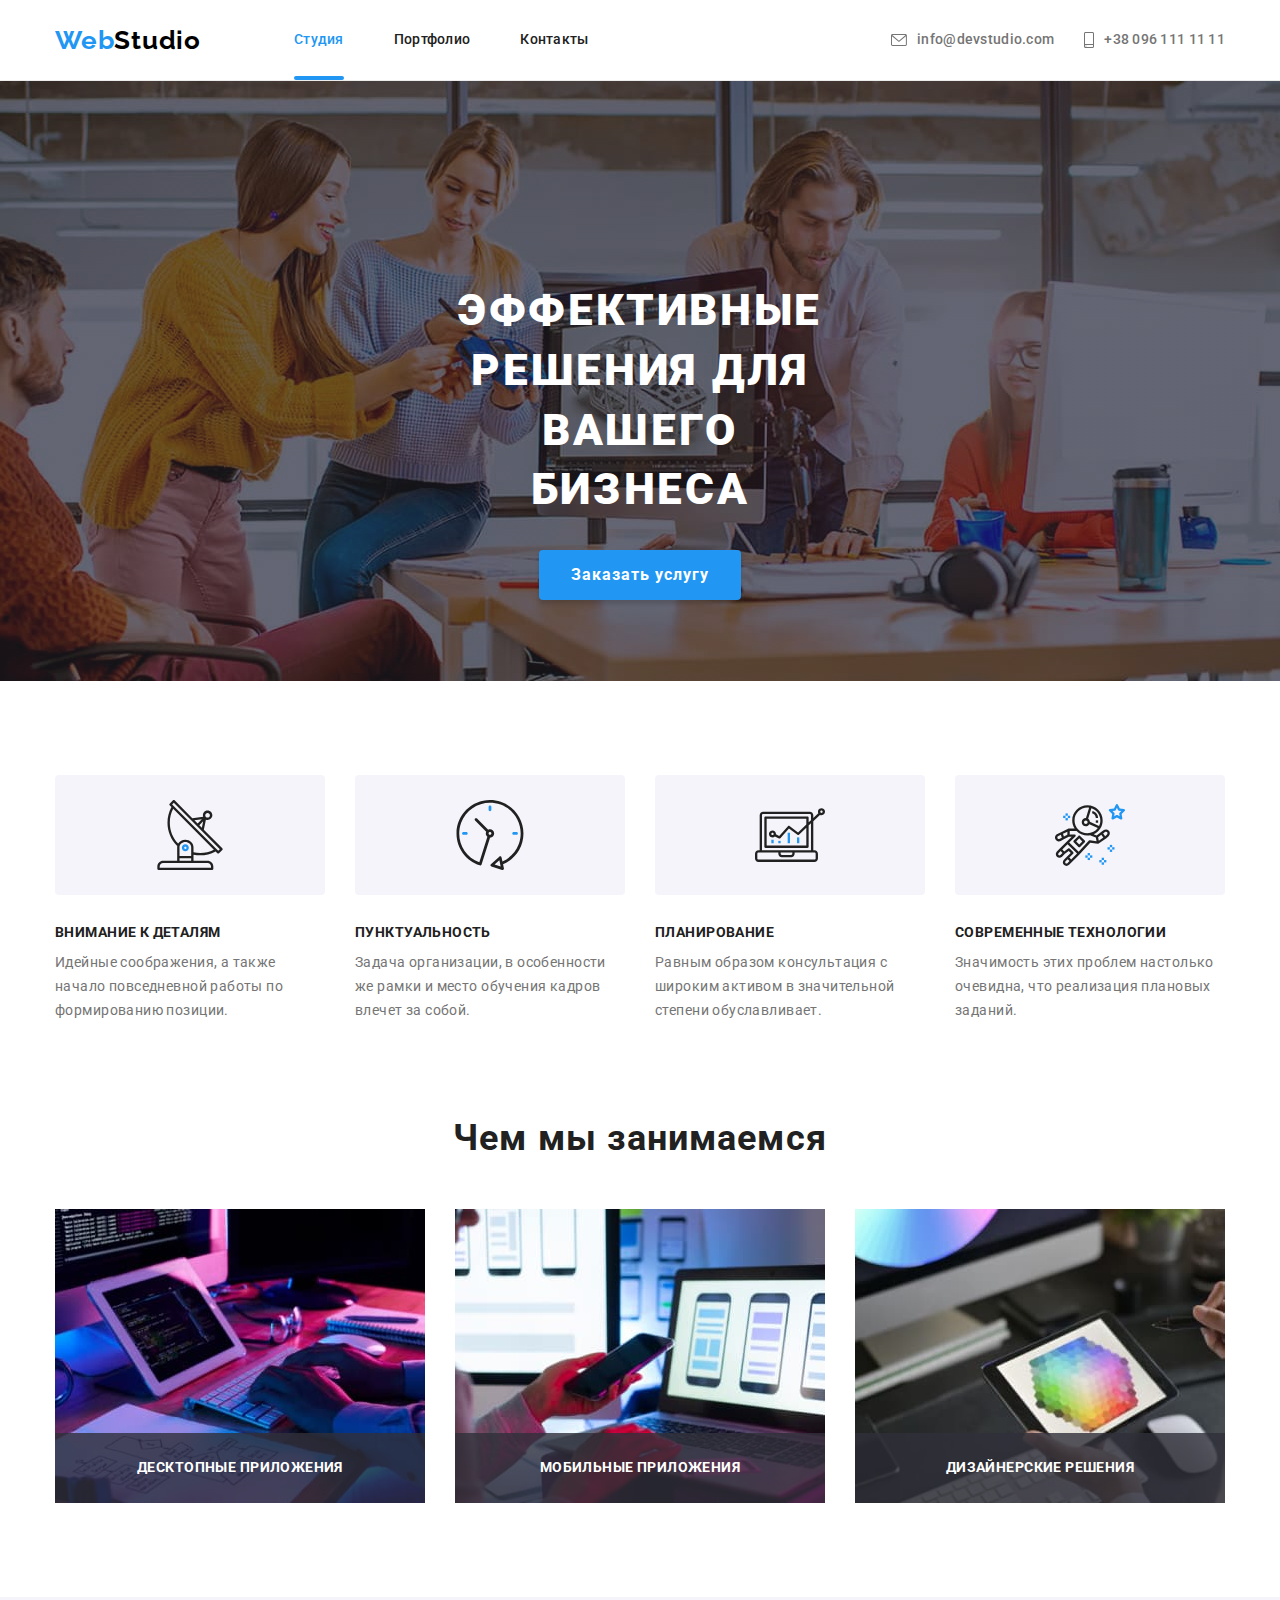
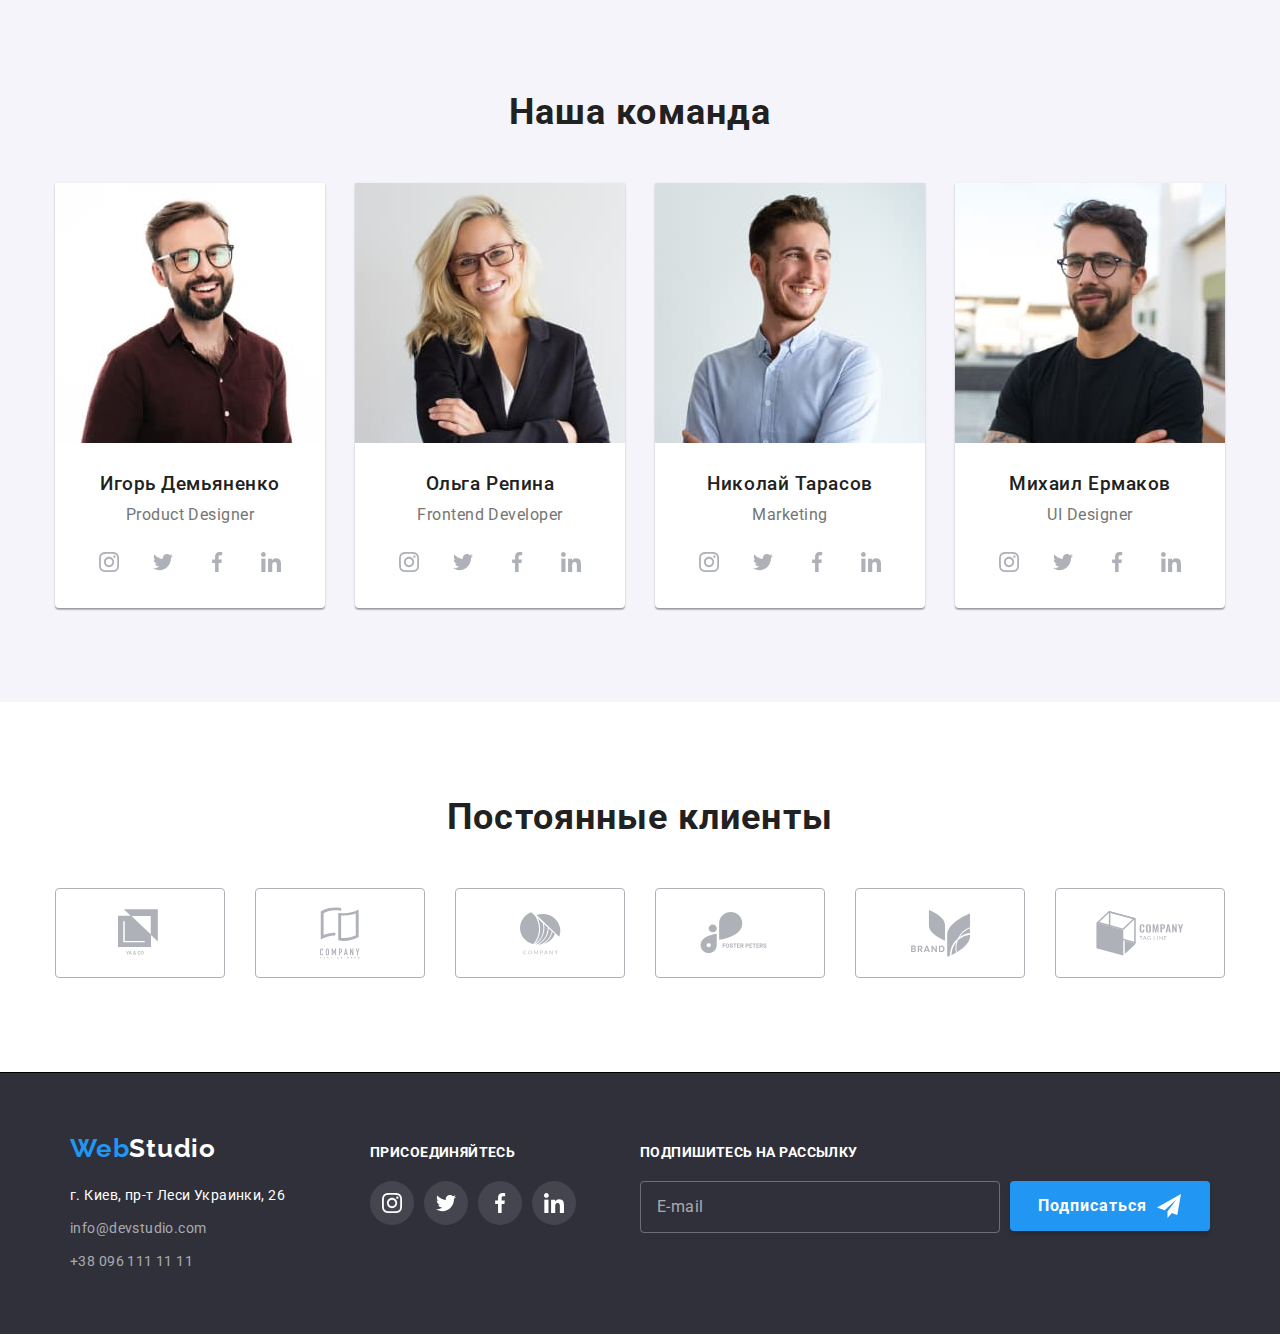
==== commit 4de3581b: "изменяет маржин" ====
--- a/index.html
+++ b/index.html
@@ -265,7 +265,7 @@
       <!-- Наша команда -->
       <section class="team">
         <div class="container">
-          <h2 class="title">Наша команда</h2>
+          <h2 class="title title__team">Наша команда</h2>
           <ul class="team__cards list">
             <li class="team__item">
               <picture>
--- a/css/mein.min.css
+++ b/css/mein.min.css
@@ -1,2 +1,2 @@
-:root{--color-white: #ffffff;--color-dark: #2f303a;--color-accent: #2196f3;--background-color-elements: #f5f4fa;--color-text-major: #212121;--color-text-main: #757575;--color-icon: #afb1b8;--color-footer-form: rgba(255, 255, 255, 0.6);--background-color-work: rgba(47, 48, 58, 0.8);--background-color-gallery: rgba(33, 150, 243, 0.9);--background-color-modal: rgba(0, 0, 0, 0.2)}body{background-color:#ffffff;color:#757575;font-family:Roboto, sans-serif;font-weight:400;font-size:16px}.visually-hidden{position:absolute !important;clip:rect(1px 1px 1px 1px);clip:rect(1px, 1px, 1px, 1px);padding:0 !important;border:0 !important;height:1px !important;width:1px !important;overflow:hidden;margin-bottom:0}.list{list-style:none;margin:0;padding:0}button{font-family:inherit;cursor:pointer}h1,h2,h3,h4,p{margin-top:0}img{display:block;max-width:100%;height:auto}.container{width:100%;margin-left:auto;margin-right:auto;padding:0 15px}@media screen and (min-width: 480px){.container{width:480px}}@media screen and (min-width: 768px){.container{width:768px}}@media screen and (min-width: 1200px){.container{width:1200px}}.logo{color:var(--color-accent);font-family:Raleway, sans-serif;font-size:24px;line-height:1.17;letter-spacing:0.03em;text-decoration:none;font-weight:700}@media screen and (min-width: 1200px){.logo{font-size:26px;line-height:1.19}}.title{margin-bottom:50px;color:var(--color-text-major);font-weight:700;font-size:28px;line-height:1.17;text-align:center;letter-spacing:0.03em}@media screen and (min-width: 1200px){.title{margin-bottom:50px;font-size:36px}}.mobile__menu{position:fixed;display:flex;flex-direction:column;justify-content:space-between;top:0;left:-150%;width:100%;height:100vh;padding:48px 40px 48px 40px;background-color:var(--color-white);transition:right 300ms}.mobile__menu.is-open{left:0}.mobile-menu__btn{position:relative;z-index:10;width:40px;height:40px;display:flex;justify-content:space-between;align-items:center;border:none;background-color:transparent}@media screen and (min-width: 768px){.mobile-menu__btn{display:none}}.icon__close--header{display:none}.is-open .icon__close--header{display:block}.is-open .icon__menu--header{display:none}.mobile-menu__icon{fill:#000000;transition:fill 250ms cubic-bezier(0.4, 0, 0.2, 1)}.mobile-menu__icon:focus,.mobile-menu__icon:hover{fill:var(--color-accent)}@media screen and (max-width: 767px){.pagination{align-items:flex-start}}@media screen and (max-width: 767px){.pagination__item{margin-bottom:32px}}.pagination__link{font-weight:500;font-size:40px;line-height:1.18;text-align:center;letter-spacing:0.02em;text-decoration:none;color:var(--color-text-major);transition:color 250ms cubic-bezier(0.4, 0, 0.2, 1)}.pagination__link:hover,.pagination__link:focus{color:var(--color-accent)}@media screen and (max-width: 767px){.contacts{margin-bottom:64px}}@media screen and (max-width: 767px){.contacts__item:not(:last-child){margin-bottom:32px}}@media screen and (max-width: 767px){.contacts__link{font-weight:500;font-size:34px;line-height:1.18;letter-spacing:0.02em;text-decoration:none;color:var(--color-accent)}}@media screen and (max-width: 767px){.contacts__link--mail{font-weight:500;font-size:24px;line-height:1.17;letter-spacing:0.02em;color:var(--color-text-main)}}.networks{display:flex;flex-wrap:wrap}.networks__item:not(:last-child){border-right:1px solid rgba(33,33,33,0.2);padding-right:10px}.networks__item:not(:first-child){padding-left:10px}.networks__link{text-decoration:none;font-weight:500;font-size:18px;line-height:1.22;letter-spacing:0.02em;color:var(--color-accent)}@media screen and (min-width: 768px){.pagination{display:flex;align-items:center}}@media screen and (min-width: 768px){.pagination__link.current{color:var(--color-accent)}}@media screen and (min-width: 768px){.pagination__item{position:relative}.pagination__item:not(:last-child){margin-right:50px}}@media screen and (min-width: 768px){.pagination__link{display:inline-block;padding-top:32px;padding-bottom:32px}}@media screen and (min-width: 1200px){.contacts{display:flex;align-items:center}}@media screen and (min-width: 768px) and (max-width: 1199px){.contacts__item:not(:last-child){margin-bottom:10px}}.contacts__link{text-decoration:none;transition:color 250ms cubic-bezier(0.4, 0, 0.2, 1)}.contacts__link:hover,.contacts__link:focus{color:var(--color-accent)}@media screen and (min-width: 768px){.contacts__link{color:var(--color-text-main)}}@media screen and (min-width: 1200px){.contacts__link{display:flex;align-items:center;padding-top:32px;padding-bottom:32px}}.contacts__icon{margin-right:10px;fill:currentColor;transition:color 250ms cubic-bezier(0.4, 0, 0.2, 1)}.contacts__link:hover .contacts__icon,.contacts__link:focus .contacts__icon{color:var(--color-accent)}@media screen and (min-width: 1200px){.contacts__item:not(:last-child){margin-right:30px}}.social__item{width:44px;height:44px}.social__item:not(:last-child){margin-right:10px}.social__link{display:flex;justify-content:center;align-items:center;width:44px;height:44px;border-radius:50%;transition:background-color 250ms cubic-bezier(0.4, 0, 0.2, 1)}.social__link:hover,.social__link:focus{background-color:var(--color-accent)}.social__icon{fill:var(--color-icon);width:20px;height:20px;transition:fill 250ms cubic-bezier(0.4, 0, 0.2, 1)}.social__link:hover .social__icon,.social__link:focus .social__icon{fill:var(--color-white)}.address__text{color:var(--color-white);margin-bottom:9px}.address__item{color:rgba(255,255,255,0.6);transition:color 250ms cubic-bezier(0.4, 0, 0.2, 1);text-decoration:none;display:block}.address__item:hover,.address__item:focus{color:var(--color-accent)}.address__item:not(:last-child){margin-bottom:9px}.address__list{font-style:normal;font-size:14px;line-height:1.71;letter-spacing:0.03em}@media screen and (min-width: 768px) and (max-width: 1199.99px){.mailing{width:450px;margin-left:30px}}@media screen and (min-width: 1200px){.mailing{flex-basis:calc(100% / 2 - 30px)}}@media screen and (min-width: 1200px){.mailing-form{display:flex;align-items:flex-start}}.mailing-form__field{width:100%;display:block;margin-bottom:20px;padding:15px 16px 15px 16px;border:1px solid rgba(255,255,255,0.3);border-radius:4px;background-color:transparent;line-height:1.25;letter-spacing:0.03em;color:var(--color-footer-form);transition:border-color 250ms cubic-bezier(0.4, 0, 0.2, 1)}@media screen and (min-width: 1200px){.mailing-form__field{margin-right:10px;min-width:358px}}.mailing-form__field:focus,.mailing-form__field:hover{border-color:var(--color-accent)}.mailing-form__field::placeholder{line-height:1.25;letter-spacing:0.03em;color:var(--color-footer-form)}.mailing-form__btn{display:flex;align-items:center;padding:10px 29px 10px 28px;min-width:200px;line-height:1.88;font-weight:700;letter-spacing:0.06em;color:var(--color-white);background-color:var(--color-accent);box-shadow:0px 4px 4px rgba(0,0,0,0.15);border-radius:4px;border:none;transition:color 250ms cubic-bezier(0.4, 0, 0.2, 1),background-color 250ms cubic-bezier(0.4, 0, 0.2, 1)}@media screen and (max-width: 1199.98px){.mailing-form__btn{margin-left:auto;margin-right:auto}}.mailing-form__btn:hover,.mailing-form__btn:focus{color:var(--color-accent);background-color:var(--color-white)}.mailing-form__icon{width:24px;height:24px;margin-left:10px;fill:var(--color-white);transition:fill 250ms cubic-bezier(0.4, 0, 0.2, 1)}.mailing-form__btn:hover .mailing-form__icon,.mailing-form__btn:focus .mailing-form__icon{fill:var(--color-accent)}.navigation{margin-bottom:40px;display:flex}@media screen and (max-width: 767px){.navigation{flex-wrap:wrap}}@media screen and (min-width: 768px){.navigation{justify-content:center;margin-bottom:30px}}@media screen and (min-width: 1200px){.navigation{margin-bottom:50px}}.navigation__item:not(:last-child){margin-right:8px;margin-bottom:10px}.navigation__button{background-color:var(--background-color-elements);color:var(--color-text-major);font-weight:500;line-height:1.62;text-align:center;letter-spacing:0.03em;border-radius:4px;padding:6px 22px;border:none;text-align:center;transition:background-color 250ms cubic-bezier(0.4, 0, 0.2, 1),color 250ms cubic-bezier(0.4, 0, 0.2, 1),box-shadow 250ms cubic-bezier(0.4, 0, 0.2, 1)}.navigation__button:hover,.navigation__button:focus{background-color:var(--color-accent);color:var(--color-white);box-shadow:0px 3px 1px rgba(0,0,0,0.1),0px 1px 2px rgba(0,0,0,0.08),0px 2px 2px rgba(0,0,0,0.12)}.gallery{display:flex;flex-wrap:wrap;margin-left:-30px;margin-top:-30px}.gallery__item{flex-basis:calc(100% - 30px);margin-left:30px;margin-top:30px;transition:box-shadow 250ms cubic-bezier(0.4, 0, 0.2, 1);overflow:hidden}.gallery__item:focus,.gallery__item:hover{box-shadow:0px 1px 1px rgba(0,0,0,0.12),0px 4px 4px rgba(0,0,0,0.06),1px 4px 6px rgba(0,0,0,0.16)}@media screen and (min-width: 768px){.gallery__item{flex-basis:calc(100% / 2 - 30px)}}@media screen and (min-width: 1200px){.gallery__item{flex-basis:calc(100% / 3 - 30px)}}.gallery__link{text-decoration:none;color:inherit}.gallery__animation{position:relative}.gallery__text{position:absolute;top:150%;left:0;height:100%;width:100%;padding:63px 24px;margin-bottom:0;font-size:18px;line-height:1.56;letter-spacing:0.03em;color:var(--color-white);background-color:var(--background-color-gallery);transition:top 250ms cubic-bezier(0.4, 0, 0.2, 1)}.gallery__item:hover .gallery__text,.gallery__item:focus .gallery__text{top:0}.gallery__container{padding:20px 24px;border-left:1px solid #eeeeee;border-right:1px solid #eeeeee;border-bottom:1px solid #eeeeee}@media screen and (min-width: 768px) and (max-width: 1200px){.gallery__container--big{padding:20px 24px 56px 24px}}.gallery__title{color:var(--color-text-major);font-weight:700;font-size:18px;line-height:2;letter-spacing:0.06em;margin-bottom:4px}.gallery__name{line-height:1.87;letter-spacing:0.03em;margin-bottom:0}.form__container{position:relative;display:block}.form__text{display:block;margin-bottom:4px;font-size:12px;line-height:1.17;letter-spacing:0.01em}.form__label{display:block;margin-bottom:10px}.form__field{padding:11px 12px 11px 12px;width:100%;border:1px solid rgba(33,33,33,0.2);border-radius:4px;font-size:14px;line-height:1.14;letter-spacing:0.01em;transition:border-color 250ms cubic-bezier(0.4, 0, 0.2, 1)}.form__label:hover .form__field,.form__label:focus .form__field{border-color:var(--color-accent)}.form__icon{position:absolute;top:50%;left:12px;transform:translateY(-50%);width:18px;height:18px;fill:var(--color-text-major);transition:fill 250ms cubic-bezier(0.4, 0, 0.2, 1)}.form__label:hover .form__icon,.form__label:focus .form__icon{fill:var(--color-accent)}.form__feedback{font-size:14px;line-height:1.14;letter-spacing:0.01em;color:inherit}.form__textarea{width:100%;resize:none;margin-bottom:20px;padding:12px 16px;height:120px;border:1px solid rgba(33,33,33,0.2);border-radius:4px;transition:border-color 250ms cubic-bezier(0.4, 0, 0.2, 1)}.form__textarea:hover,.form__textarea:focus{border-color:var(--color-accent)}.form__textarea::placeholder{font-size:14px;line-height:1.14;letter-spacing:0.01em;color:rgba(117,117,117,0.5)}.form__checkbox{position:relative;padding-left:24px;font-size:12px;line-height:1.17px;letter-spacing:0.03em}@media screen and (min-width: 1200px){.form__checkbox{font-size:14px;line-height:1.71px}}.form__square{position:absolute;top:50%;left:0;transform:translateY(-50%);width:16px;height:15px;border:2px solid var(--color-text-major);border-radius:1px;border-radius:2px;background-color:transparent}.form__link{color:var(--color-accent)}.form__agreement:checked+.form__square{border-color:var(--color-accent);background-color:var(--color-accent);background-image:url(../images/background/Vector.svg);background-size:contain;background-origin:border-box}.form__btn{display:block;margin-top:30px;margin-left:auto;margin-right:auto;padding:10px 56px;box-shadow:0px 4px 4px rgba(0,0,0,0.15);border-radius:4px;border:none;line-height:1.87;letter-spacing:0.06em;color:var(--color-white);background-color:var(--color-accent);transition:background-color 250ms cubic-bezier(0.4, 0, 0.2, 1),color 250ms cubic-bezier(0.4, 0, 0.2, 1)}.form__btn:hover,.form__btn:focus{background-color:var(--background-color-elements);color:var(--color-accent)}.backdrop{position:fixed;top:0;left:0;width:100%;height:100%;opacity:1;background-color:var(--background-color-modal);transition:opacity 5000ms cubic-bezier(0.4, 0, 0.2, 1)}.backdrop.is-hidden{opacity:0;visibility:hidden;pointer-events:none}.is-hidden .modal{transform:translate(0, -100%) scale(0.2)}.modal{position:absolute;top:50%;left:50%;padding:40px;transform:translate(-50%, -50%) scale(1);max-height:609px;width:450px;border-radius:4px;box-shadow:0px 1px 3px rgba(0,0,0,0.12),0px 1px 1px rgba(0,0,0,0.14),0px 2px 1px rgba(0,0,0,0.2);background-color:var(--color-white);transition:transform 250ms ease-in-out}@media screen and (min-width: 1200px){.modal{min-height:581px;width:528px}}.modal__btn-close{position:absolute;top:8px;right:8px;width:30px;height:30px;padding:5px;border:1px solid rgba(0,0,0,0.1);border-radius:50%;background-color:var(--color-white)}.modal__icon{width:18px;height:18px;transition:fill 250ms cubic-bezier(0.4, 0, 0.2, 1)}.modal__btn-close:hover .modal__icon,.modal__btn-close:focus .modal__icon{fill:var(--color-accent)}.modal__title{font-weight:bold;font-size:20px;line-height:1.5;text-align:center;letter-spacing:0.03em;color:var(--color-text-major);margin-bottom:12px}@media screen and (min-width: 1200px){.modal__title{line-height:1.15}}.header{border-bottom:1px solid #ececec}.header__container{display:flex;align-items:center;justify-content:space-between}@media screen and (max-width: 767px){.header__container{padding-top:10px;padding-bottom:10px}}@media screen and (min-width: 1200px){.header__container{justify-content:flex-end}}.logo--dark{color:#000000}@media screen and (min-width: 768px){.current::after{content:"";display:inline-block;position:absolute;left:0;bottom:0;width:100%;height:4px;border-radius:2px;background-color:var(--color-accent)}.link--fixed-size{font-weight:500;font-size:14px;line-height:1.14;letter-spacing:0.02em}.main-nav{display:flex;align-items:center;margin-bottom:0;margin-right:auto}.logo__header{margin-right:93px}}@media screen and (max-width: 767px){.desktop{display:none}}.hero{width:100%;height:400px;margin-left:auto;margin-right:auto;padding-top:118px;padding-bottom:118px;background-size:cover;background-repeat:no-repeat;background-position:center;background-color:var(--color-dark);background-image:linear-gradient(rgba(47,48,58,0.4), rgba(47,48,58,0.4)),url(../images/background/Header480x400.jpg)}@media (min-device-pixel-ratio: 2), (-webkit-min-device-pixel-ratio: 2), (min-resolution: 192dpi), (min-resolution: 2dppx){.hero{background-image:linear-gradient(rgba(47,48,58,0.4), rgba(47,48,58,0.4)),url(../images/background/Header480x400-2x.jpg)}}@media screen and (min-width: 768px){.hero{height:400px;background-image:linear-gradient(rgba(47,48,58,0.4), rgba(47,48,58,0.4)),url(../images/background/Header768x400.jpg)}}@media screen and (min-width: 768px) and (min-device-pixel-ratio: 2), screen and (min-width: 768px) and (-webkit-min-device-pixel-ratio: 2), screen and (min-width: 768px) and (min-resolution: 192dpi), screen and (min-width: 768px) and (min-resolution: 2dppx){.hero{background-image:linear-gradient(rgba(47,48,58,0.4), rgba(47,48,58,0.4)),url(../images/background/Header768x400-2x.jpg)}}@media screen and (min-width: 1200px){.hero{padding-top:200px;padding-bottom:200px;height:600px;background-image:linear-gradient(rgba(47,48,58,0.4), rgba(47,48,58,0.4)),url(../images/background/Header1600x600.jpg)}}@media screen and (min-width: 1200px) and (min-device-pixel-ratio: 2), screen and (min-width: 1200px) and (-webkit-min-device-pixel-ratio: 2), screen and (min-width: 1200px) and (min-resolution: 192dpi), screen and (min-width: 1200px) and (min-resolution: 2dppx){.hero{background-image:linear-gradient(rgba(47,48,58,0.4), rgba(47,48,58,0.4)),url(../images/background/Header1600x600-2x.jpg)}}.hero__content{width:calc(100% / 4 * 3);margin:0 auto;text-align:center}@media screen and (min-width: 767px){.hero__content{width:calc(100% / 6 * 3)}}@media screen and (min-width: 1200px){.hero__content{width:calc(100% / 12 * 5)}}.hero__title{color:var(--color-white);font-weight:900;font-size:26px;line-height:1.62;text-align:center;letter-spacing:0.06em;text-transform:uppercase;margin-bottom:30px}@media screen and (min-width: 1200px){.hero__title{font-size:44px;line-height:1.36}}.hero__button{font-weight:700;line-height:1.88;align-items:center;letter-spacing:0.06em;color:var(--color-white);background-color:var(--color-accent);transition:color 250ms cubic-bezier(0.4, 0, 0.2, 1),background-color 250ms cubic-bezier(0.4, 0, 0.2, 1),box-shadow 250ms cubic-bezier(0.4, 0, 0.2, 1);border:none;box-shadow:0px 4px 4px rgba(0,0,0,0.15);border-radius:4px;padding:10px 32px;text-align:center;min-width:200px}.hero__button:hover,.hero__button:focus{color:var(--color-accent);background-color:var(--color-white);box-shadow:0px 4px 4px rgba(0,0,0,0.15)}.advantages{padding:60px 0}@media screen and (min-width: 1200px){.advantages{padding:94px 0}}.advantages__content{display:flex;flex-wrap:wrap;margin-left:-30px;margin-top:-30px}.advantages__item{flex-basis:calc(100% - 30px);margin-left:30px;margin-top:30px}@media screen and (min-width: 768px){.advantages__item{flex-basis:calc(100% / 2 - 30px)}}@media screen and (min-width: 1200px){.advantages__item{flex-basis:calc(100% / 4 - 30px)}}.advantages__box-icon{display:flex;justify-content:center;align-items:center;max-width:450px;height:120px;margin-bottom:30px;border-radius:4px;background-color:var(--background-color-elements)}@media screen and (min-width: 768px){.advantages__box-icon{width:354px}}@media screen and (min-width: 1200px){.advantages__box-icon{width:270px}}.advantages__icon{display:block;width:70px;height:70px}.advantages__subtitle{color:var(--color-text-major);font-weight:700;font-size:14px;line-height:1.14;letter-spacing:0.03em;text-transform:uppercase;text-align:center;margin-bottom:10px}@media screen and (min-width: 768px){.advantages__subtitle{text-align:left}}.advantages__text{font-size:14px;line-height:1.71;letter-spacing:0.03em;margin-bottom:0}.development{display:none;padding-bottom:94px}@media screen and (min-width: 1200px){.development{display:block}}.development__content{display:flex;flex-wrap:wrap;margin-left:-30px;margin-top:-30px}.development__item{position:relative;flex-basis:calc(100% / 3 - 30px);margin-left:30px;margin-top:30px}.development__text{position:absolute;bottom:0;right:0;width:100%;padding:27px 0 27px 0;margin-bottom:0;text-align:center;background-color:var(--background-color-work);color:var(--color-white);font-weight:700;font-size:14px;line-height:1.14;letter-spacing:0.03em;text-transform:uppercase}.team{background-color:var(--background-color-elements);padding:60px 0}@media screen and (min-width: 1200px){.team{padding:94px 0}}.team__content{padding-top:30px;padding-bottom:16px}.team__member{color:var(--color-text-major);font-weight:500;line-height:1.19;text-align:center;letter-spacing:0.03em;margin-bottom:10px}.team__position{line-height:1.19;text-align:center;letter-spacing:0.03em;margin-bottom:0}.social--team{display:flex;justify-content:center}.team__item{padding-bottom:24px;background-color:var(--color-white);box-shadow:0px 1px 3px rgba(0,0,0,0.12),0px 1px 1px rgba(0,0,0,0.14),0px 2px 1px rgba(0,0,0,0.2);border-radius:0px 0px 4px 4px}.team__cards{margin-left:-30px;margin-top:-30px}@media screen and (min-width: 768px){.team__cards{display:flex;flex-wrap:wrap}}.team__item{margin-left:30px;margin-top:30px}@media screen and (min-width: 768px){.team__item{flex-basis:calc(100% / 2 - 30px)}}@media screen and (min-width: 1200px){.team__item{flex-basis:calc(100% / 4 - 30px)}}.clients{padding:60px 0 60px 0}@media screen and (min-width: 1200px){.clients{padding:94px 0 94px 0}}.clients__content{display:flex;flex-wrap:wrap;margin-left:-30px;margin-top:-30px}.clients__item{margin-left:30px;margin-top:30px;flex-basis:calc(100% / 2 - 30px)}@media screen and (min-width: 768px){.clients__item{flex-basis:calc((100% - 15px * 6) / 3)}}@media screen and (min-width: 1200px){.clients__item{flex-basis:calc((100% - 15px * 12) / 6)}}.clients__link{display:flex;justify-content:center;align-items:center;width:100%;height:90px;transition:border-color 250ms cubic-bezier(0.4, 0, 0.2, 1);border:1px solid var(--color-icon);border-radius:4px}@media screen and (min-width: 768px){.clients__link{width:226px}}@media screen and (min-width: 1200px){.clients__link{width:170px}}.clients__link:hover,.clients__link:focus{border-color:var(--color-accent)}.clients__icon{fill:var(--color-icon);transition:fill 250ms cubic-bezier(0.4, 0, 0.2, 1)}.clients__link:hover .clients__icon,.clients__link:focus .clients__icon{fill:var(--color-accent)}.footer{background-color:var(--color-dark);padding-top:60px;padding-bottom:60px;border-top:1px solid #000000}.footer__container{text-align:center}@media screen and (min-width: 768px){.footer__container{display:flex;flex-wrap:wrap;justify-content:center;margin-left:-30px;margin-top:-30px}}@media screen and (min-width: 1200px){.footer__container{align-items:baseline}}.footer__section{margin-bottom:60px}@media screen and (min-width: 768px){.footer__section{margin-left:30px;margin-top:30px;flex-basis:calc(100% / 2 - 30px)}}@media screen and (min-width: 1200px){.footer__section{margin-left:30px;margin-top:30px;flex-basis:calc(100% / 4 - 30px);text-align:start}}.logo-footer{display:block;margin-bottom:20px}.logo--light{color:var(--color-white)}.footer__title{font-size:14px;line-height:1.14;letter-spacing:0.03em;text-transform:uppercase;color:var(--color-white);margin-bottom:20px}@media screen and (min-width: 1200px){.footer__title{text-align:start}}.footer__social{display:flex;justify-content:center;padding:0}@media screen and (min-width: 1200px){.footer__social{justify-content:start}}.footer__item:not(:last-child){margin-right:10px}.footer__link{background-color:rgba(255,255,255,0.1);transition:background-color 250ms cubic-bezier(0.4, 0, 0.2, 1)}.footer__link:focus,.footer__link:hover{background-color:var(--color-accent)}.footer__icon{fill:var(--color-white)}.portfolio{padding:60px 0}@media screen and (min-width: 1200px){.portfolio{padding:94px 0}}
+:root{--color-white: #ffffff;--color-dark: #2f303a;--color-accent: #2196f3;--background-color-elements: #f5f4fa;--color-text-major: #212121;--color-text-main: #757575;--color-icon: #afb1b8;--color-footer-form: rgba(255, 255, 255, 0.6);--background-color-work: rgba(47, 48, 58, 0.8);--background-color-gallery: rgba(33, 150, 243, 0.9);--background-color-modal: rgba(0, 0, 0, 0.2)}body{background-color:#ffffff;color:#757575;font-family:Roboto, sans-serif;font-weight:400;font-size:16px}.visually-hidden{position:absolute !important;clip:rect(1px 1px 1px 1px);clip:rect(1px, 1px, 1px, 1px);padding:0 !important;border:0 !important;height:1px !important;width:1px !important;overflow:hidden;margin-bottom:0}.list{list-style:none;margin:0;padding:0}button{font-family:inherit;cursor:pointer}h1,h2,h3,h4,p{margin-top:0}img{display:block;max-width:100%;height:auto}.container{width:100%;margin-left:auto;margin-right:auto;padding:0 15px}@media screen and (min-width: 480px){.container{width:480px}}@media screen and (min-width: 768px){.container{width:768px}}@media screen and (min-width: 1200px){.container{width:1200px}}.logo{color:var(--color-accent);font-family:Raleway, sans-serif;font-size:24px;line-height:1.17;letter-spacing:0.03em;text-decoration:none;font-weight:700}@media screen and (min-width: 1200px){.logo{font-size:26px;line-height:1.19}}.title{margin-bottom:30px;color:var(--color-text-major);font-weight:700;font-size:28px;line-height:1.17;text-align:center;letter-spacing:0.03em}@media screen and (min-width: 1200px){.title{margin-bottom:50px;font-size:36px}}.mobile__menu{position:fixed;z-index:5;display:flex;flex-direction:column;justify-content:space-between;top:0;left:-150%;width:100%;height:100vh;padding:48px 40px 48px 40px;background-color:var(--color-white);transition:right 300ms}.mobile__menu.is-open{left:0}.mobile-menu__btn{position:relative;z-index:10;width:40px;height:40px;display:flex;justify-content:space-between;align-items:center;border:none;background-color:transparent}@media screen and (min-width: 768px){.mobile-menu__btn{display:none}}.icon__close--header{display:none}.is-open .icon__close--header{display:block}.is-open .icon__menu--header{display:none}.mobile-menu__icon{fill:#000000;transition:fill 250ms cubic-bezier(0.4, 0, 0.2, 1)}.mobile-menu__icon:focus,.mobile-menu__icon:hover{fill:var(--color-accent)}@media screen and (max-width: 767px){.pagination{align-items:flex-start}}@media screen and (max-width: 767px){.pagination__item{margin-bottom:32px}}.pagination__link{font-weight:500;font-size:40px;line-height:1.18;text-align:center;letter-spacing:0.02em;text-decoration:none;color:var(--color-text-major);transition:color 250ms cubic-bezier(0.4, 0, 0.2, 1)}.pagination__link:hover,.pagination__link:focus{color:var(--color-accent)}@media screen and (max-width: 767px){.contacts{margin-bottom:64px}}@media screen and (max-width: 767px){.contacts__item:not(:last-child){margin-bottom:32px}}@media screen and (max-width: 767px){.contacts__link{font-weight:500;font-size:34px;line-height:1.18;letter-spacing:0.02em;text-decoration:none;color:var(--color-accent)}}@media screen and (max-width: 767px){.contacts__link--mail{font-weight:500;font-size:24px;line-height:1.17;letter-spacing:0.02em;color:var(--color-text-main)}}.networks{display:flex;flex-wrap:wrap}.networks__item:not(:last-child){border-right:1px solid rgba(33,33,33,0.2);padding-right:10px}.networks__item:not(:first-child){padding-left:10px}.networks__link{text-decoration:none;font-weight:500;font-size:18px;line-height:1.22;letter-spacing:0.02em;color:var(--color-accent)}@media screen and (min-width: 768px){.pagination{display:flex;align-items:center}}@media screen and (min-width: 768px){.pagination__link.current{color:var(--color-accent)}}@media screen and (min-width: 768px){.pagination__item{position:relative}.pagination__item:not(:last-child){margin-right:50px}}@media screen and (min-width: 768px){.pagination__link{display:inline-block;padding-top:32px;padding-bottom:32px}}@media screen and (min-width: 1200px){.contacts{display:flex;align-items:center}}@media screen and (min-width: 768px) and (max-width: 1199px){.contacts__item:not(:last-child){margin-bottom:10px}}.contacts__link{text-decoration:none;transition:color 250ms cubic-bezier(0.4, 0, 0.2, 1)}.contacts__link:hover,.contacts__link:focus{color:var(--color-accent)}@media screen and (min-width: 768px){.contacts__link{color:var(--color-text-main)}}@media screen and (min-width: 1200px){.contacts__link{display:flex;align-items:center;padding-top:32px;padding-bottom:32px}}.contacts__icon{margin-right:10px;fill:currentColor;transition:color 250ms cubic-bezier(0.4, 0, 0.2, 1)}.contacts__link:hover .contacts__icon,.contacts__link:focus .contacts__icon{color:var(--color-accent)}@media screen and (min-width: 1200px){.contacts__item:not(:last-child){margin-right:30px}}.social__item{width:44px;height:44px}.social__item:not(:last-child){margin-right:10px}.social__link{display:flex;justify-content:center;align-items:center;width:44px;height:44px;border-radius:50%;transition:background-color 250ms cubic-bezier(0.4, 0, 0.2, 1)}.social__link:hover,.social__link:focus{background-color:var(--color-accent)}.social__icon{fill:var(--color-icon);width:20px;height:20px;transition:fill 250ms cubic-bezier(0.4, 0, 0.2, 1)}.social__link:hover .social__icon,.social__link:focus .social__icon{fill:var(--color-white)}.address__text{color:var(--color-white);margin-bottom:9px}.address__item{color:rgba(255,255,255,0.6);transition:color 250ms cubic-bezier(0.4, 0, 0.2, 1);text-decoration:none;display:block}.address__item:hover,.address__item:focus{color:var(--color-accent)}.address__item:not(:last-child){margin-bottom:9px}.address__list{font-style:normal;font-size:14px;line-height:1.71;letter-spacing:0.03em}@media screen and (min-width: 768px) and (max-width: 1199.99px){.mailing{width:450px;margin-left:30px}}@media screen and (min-width: 1200px){.mailing{flex-basis:calc(100% / 2 - 30px)}}@media screen and (min-width: 1200px){.mailing-form{display:flex;align-items:flex-start}}.mailing-form__field{width:100%;display:block;margin-bottom:20px;padding:15px 16px 15px 16px;border:1px solid rgba(255,255,255,0.3);border-radius:4px;background-color:transparent;line-height:1.25;letter-spacing:0.03em;color:var(--color-footer-form);transition:border-color 250ms cubic-bezier(0.4, 0, 0.2, 1)}@media screen and (min-width: 1200px){.mailing-form__field{margin-right:10px;min-width:358px}}.mailing-form__field:focus,.mailing-form__field:hover{border-color:var(--color-accent)}.mailing-form__field::placeholder{line-height:1.25;letter-spacing:0.03em;color:var(--color-footer-form)}.mailing-form__btn{display:flex;align-items:center;padding:10px 29px 10px 28px;min-width:200px;line-height:1.88;font-weight:700;letter-spacing:0.06em;color:var(--color-white);background-color:var(--color-accent);box-shadow:0px 4px 4px rgba(0,0,0,0.15);border-radius:4px;border:none;transition:color 250ms cubic-bezier(0.4, 0, 0.2, 1),background-color 250ms cubic-bezier(0.4, 0, 0.2, 1)}@media screen and (max-width: 1199.98px){.mailing-form__btn{margin-left:auto;margin-right:auto}}.mailing-form__btn:hover,.mailing-form__btn:focus{color:var(--color-accent);background-color:var(--color-white)}.mailing-form__icon{width:24px;height:24px;margin-left:10px;fill:var(--color-white);transition:fill 250ms cubic-bezier(0.4, 0, 0.2, 1)}.mailing-form__btn:hover .mailing-form__icon,.mailing-form__btn:focus .mailing-form__icon{fill:var(--color-accent)}.navigation{margin-bottom:40px;display:flex}@media screen and (max-width: 767px){.navigation{flex-wrap:wrap}}@media screen and (min-width: 768px){.navigation{justify-content:center;margin-bottom:30px}}@media screen and (min-width: 1200px){.navigation{margin-bottom:50px}}.navigation__item:not(:last-child){margin-right:8px;margin-bottom:10px}.navigation__button{background-color:var(--background-color-elements);color:var(--color-text-major);font-weight:500;line-height:1.62;text-align:center;letter-spacing:0.03em;border-radius:4px;padding:6px 22px;border:none;text-align:center;transition:background-color 250ms cubic-bezier(0.4, 0, 0.2, 1),color 250ms cubic-bezier(0.4, 0, 0.2, 1),box-shadow 250ms cubic-bezier(0.4, 0, 0.2, 1)}.navigation__button:hover,.navigation__button:focus{background-color:var(--color-accent);color:var(--color-white);box-shadow:0px 3px 1px rgba(0,0,0,0.1),0px 1px 2px rgba(0,0,0,0.08),0px 2px 2px rgba(0,0,0,0.12)}.gallery{display:flex;flex-wrap:wrap;margin-left:-30px;margin-top:-30px}.gallery__item{flex-basis:calc(100% - 30px);margin-left:30px;margin-top:30px;transition:box-shadow 250ms cubic-bezier(0.4, 0, 0.2, 1);overflow:hidden}.gallery__item:focus,.gallery__item:hover{box-shadow:0px 1px 1px rgba(0,0,0,0.12),0px 4px 4px rgba(0,0,0,0.06),1px 4px 6px rgba(0,0,0,0.16)}@media screen and (min-width: 768px){.gallery__item{flex-basis:calc(100% / 2 - 30px)}}@media screen and (min-width: 1200px){.gallery__item{flex-basis:calc(100% / 3 - 30px)}}.gallery__link{text-decoration:none;color:inherit}.gallery__animation{position:relative}.gallery__text{position:absolute;top:150%;left:0;height:100%;width:100%;padding:63px 24px;margin-bottom:0;font-size:18px;line-height:1.56;letter-spacing:0.03em;color:var(--color-white);background-color:var(--background-color-gallery);transition:top 250ms cubic-bezier(0.4, 0, 0.2, 1)}.gallery__item:hover .gallery__text,.gallery__item:focus .gallery__text{top:0}.gallery__container{padding:20px 24px;border-left:1px solid #eeeeee;border-right:1px solid #eeeeee;border-bottom:1px solid #eeeeee}@media screen and (min-width: 768px) and (max-width: 1200px){.gallery__container--big{padding:20px 24px 56px 24px}}.gallery__title{color:var(--color-text-major);font-weight:700;font-size:18px;line-height:2;letter-spacing:0.06em;margin-bottom:4px}.gallery__name{line-height:1.87;letter-spacing:0.03em;margin-bottom:0}.form__container{position:relative;display:block}.form__text{display:block;margin-bottom:4px;font-size:12px;line-height:1.17;letter-spacing:0.01em}.form__label{display:block;margin-bottom:10px}.form__field{padding:11px 12px 11px 12px;width:100%;border:1px solid rgba(33,33,33,0.2);border-radius:4px;font-size:14px;line-height:1.14;letter-spacing:0.01em;transition:border-color 250ms cubic-bezier(0.4, 0, 0.2, 1)}.form__label:hover .form__field,.form__label:focus .form__field{border-color:var(--color-accent)}.form__icon{position:absolute;top:50%;left:12px;transform:translateY(-50%);width:18px;height:18px;fill:var(--color-text-major);transition:fill 250ms cubic-bezier(0.4, 0, 0.2, 1)}.form__label:hover .form__icon,.form__label:focus .form__icon{fill:var(--color-accent)}.form__feedback{font-size:14px;line-height:1.14;letter-spacing:0.01em;color:inherit}.form__textarea{width:100%;resize:none;margin-bottom:20px;padding:12px 16px;height:120px;border:1px solid rgba(33,33,33,0.2);border-radius:4px;transition:border-color 250ms cubic-bezier(0.4, 0, 0.2, 1)}.form__textarea:hover,.form__textarea:focus{border-color:var(--color-accent)}.form__textarea::placeholder{font-size:14px;line-height:1.14;letter-spacing:0.01em;color:rgba(117,117,117,0.5)}.form__checkbox{position:relative;padding-left:24px;font-size:12px;line-height:1.17px;letter-spacing:0.03em}@media screen and (min-width: 1200px){.form__checkbox{font-size:14px;line-height:1.71px}}.form__square{position:absolute;top:50%;left:0;transform:translateY(-50%);width:16px;height:15px;border:2px solid var(--color-text-major);border-radius:1px;border-radius:2px;background-color:transparent}.form__link{color:var(--color-accent)}.form__agreement:checked+.form__square{border-color:var(--color-accent);background-color:var(--color-accent);background-image:url(../images/background/Vector.svg);background-size:contain;background-origin:border-box}.form__btn{display:block;margin-top:30px;margin-left:auto;margin-right:auto;padding:10px 56px;box-shadow:0px 4px 4px rgba(0,0,0,0.15);border-radius:4px;border:none;line-height:1.87;letter-spacing:0.06em;color:var(--color-white);background-color:var(--color-accent);transition:background-color 250ms cubic-bezier(0.4, 0, 0.2, 1),color 250ms cubic-bezier(0.4, 0, 0.2, 1)}.form__btn:hover,.form__btn:focus{background-color:var(--background-color-elements);color:var(--color-accent)}.backdrop{position:fixed;z-index:50;top:0;left:0;width:100%;height:100%;opacity:1;background-color:var(--background-color-modal);transition:opacity 5000ms cubic-bezier(0.4, 0, 0.2, 1)}.backdrop.is-hidden{opacity:0;visibility:hidden;pointer-events:none}.is-hidden .modal{transform:translate(0, -100%) scale(0.2)}.modal{position:absolute;top:50%;left:50%;padding:40px;transform:translate(-50%, -50%) scale(1);max-height:609px;width:450px;border-radius:4px;box-shadow:0px 1px 3px rgba(0,0,0,0.12),0px 1px 1px rgba(0,0,0,0.14),0px 2px 1px rgba(0,0,0,0.2);background-color:var(--color-white);transition:transform 250ms ease-in-out}@media screen and (min-width: 1200px){.modal{min-height:581px;width:528px}}.modal__btn-close{position:absolute;top:8px;right:8px;width:30px;height:30px;padding:5px;border:1px solid rgba(0,0,0,0.1);border-radius:50%;background-color:var(--color-white)}.modal__icon{width:18px;height:18px;transition:fill 250ms cubic-bezier(0.4, 0, 0.2, 1)}.modal__btn-close:hover .modal__icon,.modal__btn-close:focus .modal__icon{fill:var(--color-accent)}.modal__title{font-weight:bold;font-size:20px;line-height:1.5;text-align:center;letter-spacing:0.03em;color:var(--color-text-major);margin-bottom:12px}@media screen and (min-width: 1200px){.modal__title{line-height:1.15}}.header{border-bottom:1px solid #ececec}.header__container{display:flex;align-items:center;justify-content:space-between}@media screen and (max-width: 767px){.header__container{padding-top:10px;padding-bottom:10px}}@media screen and (min-width: 1200px){.header__container{justify-content:flex-end}}.logo--dark{color:#000000}@media screen and (min-width: 768px){.current::after{content:"";display:inline-block;position:absolute;left:0;bottom:0;width:100%;height:4px;border-radius:2px;background-color:var(--color-accent)}.link--fixed-size{font-weight:500;font-size:14px;line-height:1.14;letter-spacing:0.02em}.main-nav{display:flex;align-items:center;margin-bottom:0;margin-right:auto}.logo__header{margin-right:93px}}@media screen and (max-width: 767px){.desktop{display:none}}.hero{width:100%;height:400px;margin-left:auto;margin-right:auto;padding-top:118px;padding-bottom:118px;background-size:cover;background-repeat:no-repeat;background-position:center;background-color:var(--color-dark);background-image:linear-gradient(rgba(47,48,58,0.4), rgba(47,48,58,0.4)),url(../images/background/Header480x400.jpg)}@media (min-device-pixel-ratio: 2), (-webkit-min-device-pixel-ratio: 2), (min-resolution: 192dpi), (min-resolution: 2dppx){.hero{background-image:linear-gradient(rgba(47,48,58,0.4), rgba(47,48,58,0.4)),url(../images/background/Header480x400-2x.jpg)}}@media screen and (min-width: 768px){.hero{height:400px;background-image:linear-gradient(rgba(47,48,58,0.4), rgba(47,48,58,0.4)),url(../images/background/Header768x400.jpg)}}@media screen and (min-width: 768px) and (min-device-pixel-ratio: 2), screen and (min-width: 768px) and (-webkit-min-device-pixel-ratio: 2), screen and (min-width: 768px) and (min-resolution: 192dpi), screen and (min-width: 768px) and (min-resolution: 2dppx){.hero{background-image:linear-gradient(rgba(47,48,58,0.4), rgba(47,48,58,0.4)),url(../images/background/Header768x400-2x.jpg)}}@media screen and (min-width: 1200px){.hero{padding-top:200px;padding-bottom:200px;height:600px;background-image:linear-gradient(rgba(47,48,58,0.4), rgba(47,48,58,0.4)),url(../images/background/Header1600x600.jpg)}}@media screen and (min-width: 1200px) and (min-device-pixel-ratio: 2), screen and (min-width: 1200px) and (-webkit-min-device-pixel-ratio: 2), screen and (min-width: 1200px) and (min-resolution: 192dpi), screen and (min-width: 1200px) and (min-resolution: 2dppx){.hero{background-image:linear-gradient(rgba(47,48,58,0.4), rgba(47,48,58,0.4)),url(../images/background/Header1600x600-2x.jpg)}}.hero__content{width:calc(100% / 4 * 3);margin:0 auto;text-align:center}@media screen and (min-width: 767px){.hero__content{width:calc(100% / 6 * 3)}}@media screen and (min-width: 1200px){.hero__content{width:calc(100% / 12 * 4)}}.hero__title{color:var(--color-white);font-weight:900;font-size:26px;line-height:1.62;text-align:center;letter-spacing:0.06em;text-transform:uppercase;margin-bottom:30px}@media screen and (min-width: 1200px){.hero__title{font-size:44px;line-height:1.36}}.hero__button{font-weight:700;line-height:1.88;align-items:center;letter-spacing:0.06em;color:var(--color-white);background-color:var(--color-accent);transition:color 250ms cubic-bezier(0.4, 0, 0.2, 1),background-color 250ms cubic-bezier(0.4, 0, 0.2, 1),box-shadow 250ms cubic-bezier(0.4, 0, 0.2, 1);border:none;box-shadow:0px 4px 4px rgba(0,0,0,0.15);border-radius:4px;padding:10px 32px;text-align:center;min-width:200px}.hero__button:hover,.hero__button:focus{color:var(--color-accent);background-color:var(--color-white);box-shadow:0px 4px 4px rgba(0,0,0,0.15)}.advantages{padding:60px 0}@media screen and (min-width: 1200px){.advantages{padding:94px 0}}.advantages__content{display:flex;flex-wrap:wrap;margin-left:-30px;margin-top:-30px}.advantages__item{flex-basis:calc(100% - 30px);margin-left:30px;margin-top:30px}@media screen and (min-width: 768px){.advantages__item{flex-basis:calc(100% / 2 - 30px)}}@media screen and (min-width: 1200px){.advantages__item{flex-basis:calc(100% / 4 - 30px)}}.advantages__box-icon{display:flex;justify-content:center;align-items:center;max-width:450px;height:120px;margin-bottom:30px;border-radius:4px;background-color:var(--background-color-elements)}@media screen and (min-width: 768px){.advantages__box-icon{width:354px}}@media screen and (min-width: 1200px){.advantages__box-icon{width:270px}}.advantages__icon{display:block;width:70px;height:70px}.advantages__subtitle{color:var(--color-text-major);font-weight:700;font-size:14px;line-height:1.14;letter-spacing:0.03em;text-transform:uppercase;text-align:center;margin-bottom:10px}@media screen and (min-width: 768px){.advantages__subtitle{text-align:left}}.advantages__text{font-size:14px;line-height:1.71;letter-spacing:0.03em;margin-bottom:0}.development{display:none;padding-bottom:94px}@media screen and (min-width: 1200px){.development{display:block}}.development__content{display:flex;flex-wrap:wrap;margin-left:-30px;margin-top:-30px}.development__item{position:relative;flex-basis:calc(100% / 3 - 30px);margin-left:30px;margin-top:30px}.development__text{position:absolute;bottom:0;right:0;width:100%;padding:27px 0 27px 0;margin-bottom:0;text-align:center;background-color:var(--background-color-work);color:var(--color-white);font-weight:700;font-size:14px;line-height:1.14;letter-spacing:0.03em;text-transform:uppercase}.team{background-color:var(--background-color-elements);padding:60px 0}@media screen and (min-width: 1200px){.team{padding:94px 0}}.team__content{padding-top:30px;padding-bottom:16px}@media screen and (max-width: 1200px){.title__team{margin-bottom:60px}}.team__member{color:var(--color-text-major);font-weight:500;line-height:1.19;text-align:center;letter-spacing:0.03em;margin-bottom:10px}.team__position{line-height:1.19;text-align:center;letter-spacing:0.03em;margin-bottom:0}.social--team{display:flex;justify-content:center}.team__item{padding-bottom:24px;background-color:var(--color-white);box-shadow:0px 1px 3px rgba(0,0,0,0.12),0px 1px 1px rgba(0,0,0,0.14),0px 2px 1px rgba(0,0,0,0.2);border-radius:0px 0px 4px 4px}.team__cards{margin-left:-30px;margin-top:-30px}@media screen and (min-width: 768px){.team__cards{display:flex;flex-wrap:wrap}}.team__item{margin-left:30px;margin-top:30px}@media screen and (min-width: 768px){.team__item{flex-basis:calc(100% / 2 - 30px)}}@media screen and (min-width: 1200px){.team__item{flex-basis:calc(100% / 4 - 30px)}}.clients{padding:60px 0 60px 0}@media screen and (min-width: 1200px){.clients{padding:94px 0 94px 0}}.clients__content{display:flex;flex-wrap:wrap;margin-left:-30px;margin-top:-30px}.clients__item{margin-left:30px;margin-top:30px;flex-basis:calc(100% / 2 - 30px)}@media screen and (min-width: 768px){.clients__item{flex-basis:calc((100% - 15px * 6) / 3)}}@media screen and (min-width: 1200px){.clients__item{flex-basis:calc((100% - 15px * 12) / 6)}}.clients__link{display:flex;justify-content:center;align-items:center;width:100%;height:90px;transition:border-color 250ms cubic-bezier(0.4, 0, 0.2, 1);border:1px solid var(--color-icon);border-radius:4px}@media screen and (min-width: 768px){.clients__link{width:226px}}@media screen and (min-width: 1200px){.clients__link{width:170px}}.clients__link:hover,.clients__link:focus{border-color:var(--color-accent)}.clients__icon{fill:var(--color-icon);transition:fill 250ms cubic-bezier(0.4, 0, 0.2, 1)}.clients__link:hover .clients__icon,.clients__link:focus .clients__icon{fill:var(--color-accent)}.footer{background-color:var(--color-dark);padding-top:60px;padding-bottom:60px;border-top:1px solid #000000}.footer__container{text-align:center}@media screen and (min-width: 768px){.footer__container{display:flex;flex-wrap:wrap;justify-content:center;margin-left:-30px;margin-top:-30px}}@media screen and (min-width: 1200px){.footer__container{align-items:baseline}}.footer__section{margin-bottom:60px}@media screen and (min-width: 768px){.footer__section{margin-left:30px;margin-top:30px;flex-basis:calc(100% / 2 - 30px)}}@media screen and (min-width: 1200px){.footer__section{margin-left:30px;margin-top:30px;margin-bottom:0;flex-basis:calc(100% / 4 - 30px);text-align:start}}.logo-footer{display:block;margin-bottom:20px}.logo--light{color:var(--color-white)}.footer__title{font-size:14px;line-height:1.14;letter-spacing:0.03em;text-transform:uppercase;color:var(--color-white);margin-bottom:20px}@media screen and (min-width: 1200px){.footer__title{text-align:start}}.footer__social{display:flex;justify-content:center;padding:0}@media screen and (min-width: 1200px){.footer__social{justify-content:start}}.footer__item:not(:last-child){margin-right:10px}.footer__link{background-color:rgba(255,255,255,0.1);transition:background-color 250ms cubic-bezier(0.4, 0, 0.2, 1)}.footer__link:focus,.footer__link:hover{background-color:var(--color-accent)}.footer__icon{fill:var(--color-white)}.portfolio{padding:60px 0}@media screen and (min-width: 1200px){.portfolio{padding:94px 0}}
 /*# sourceMappingURL=mein.min.css.map */